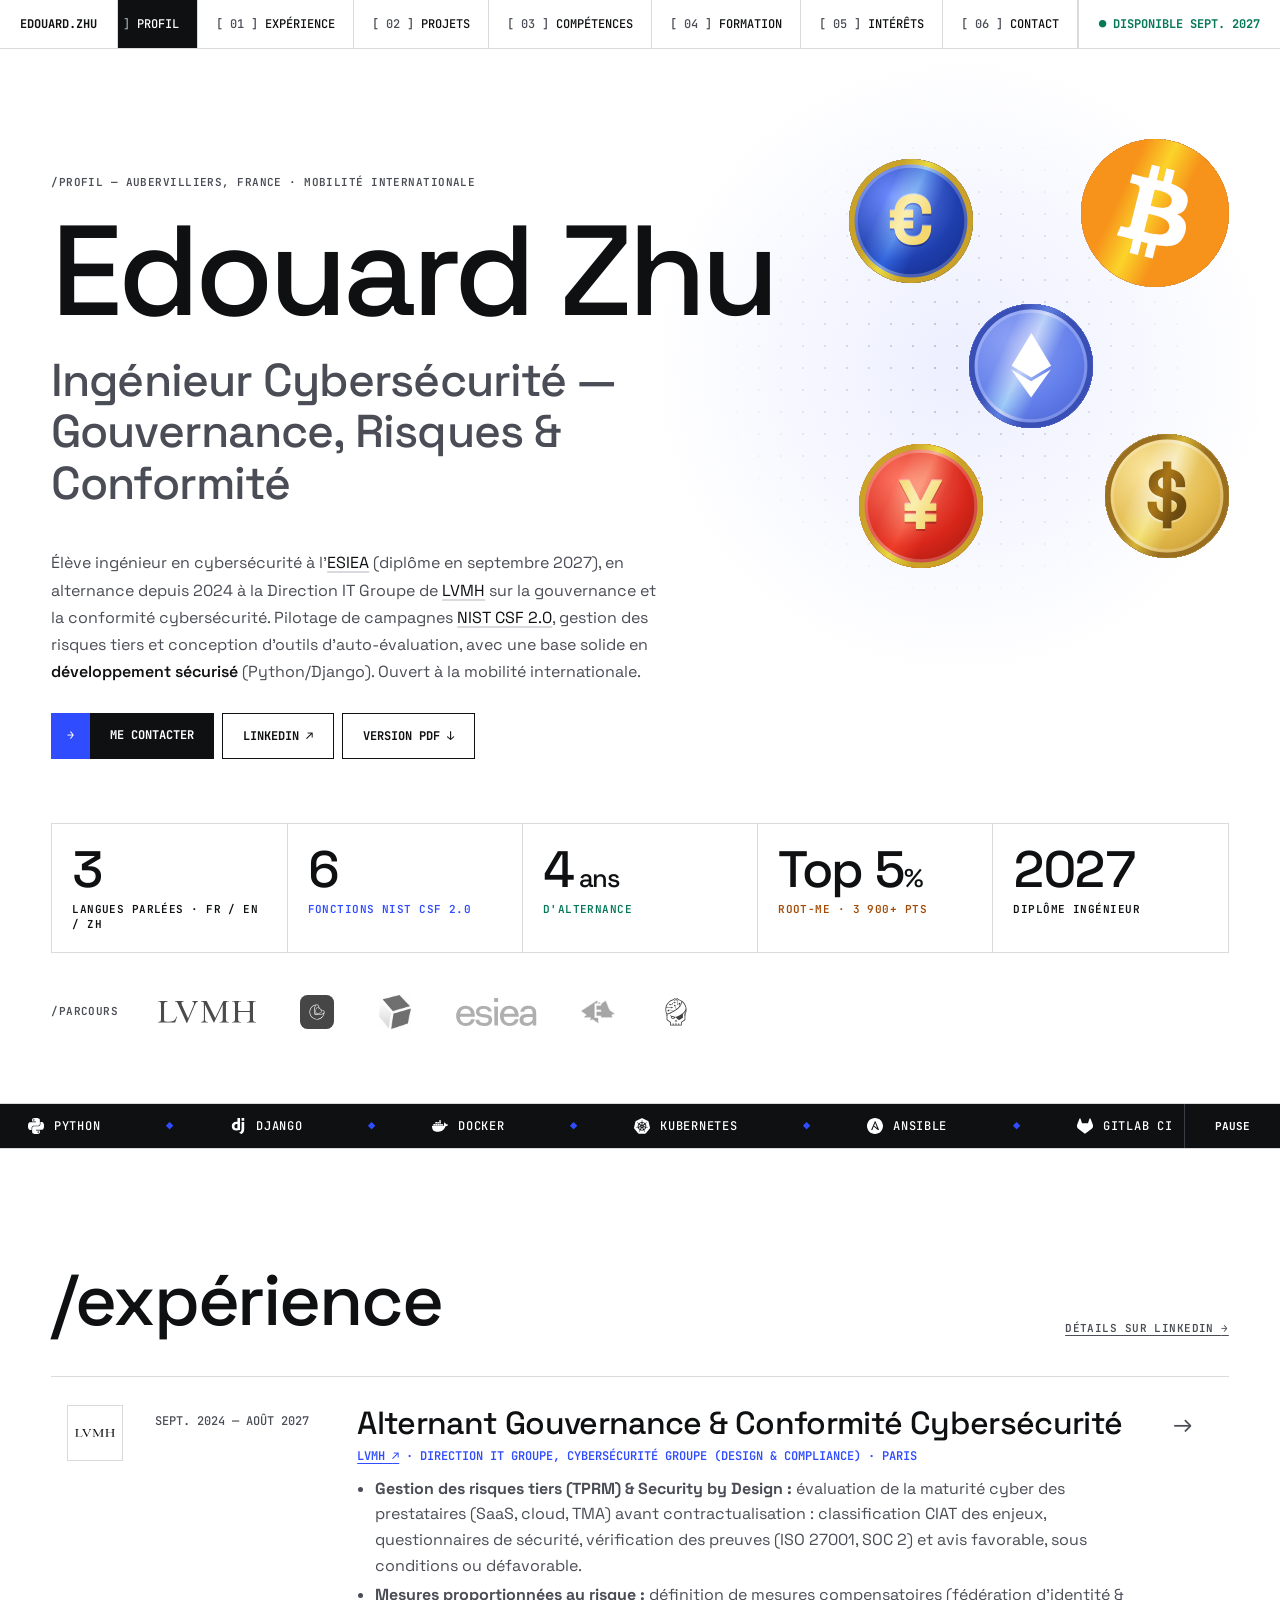
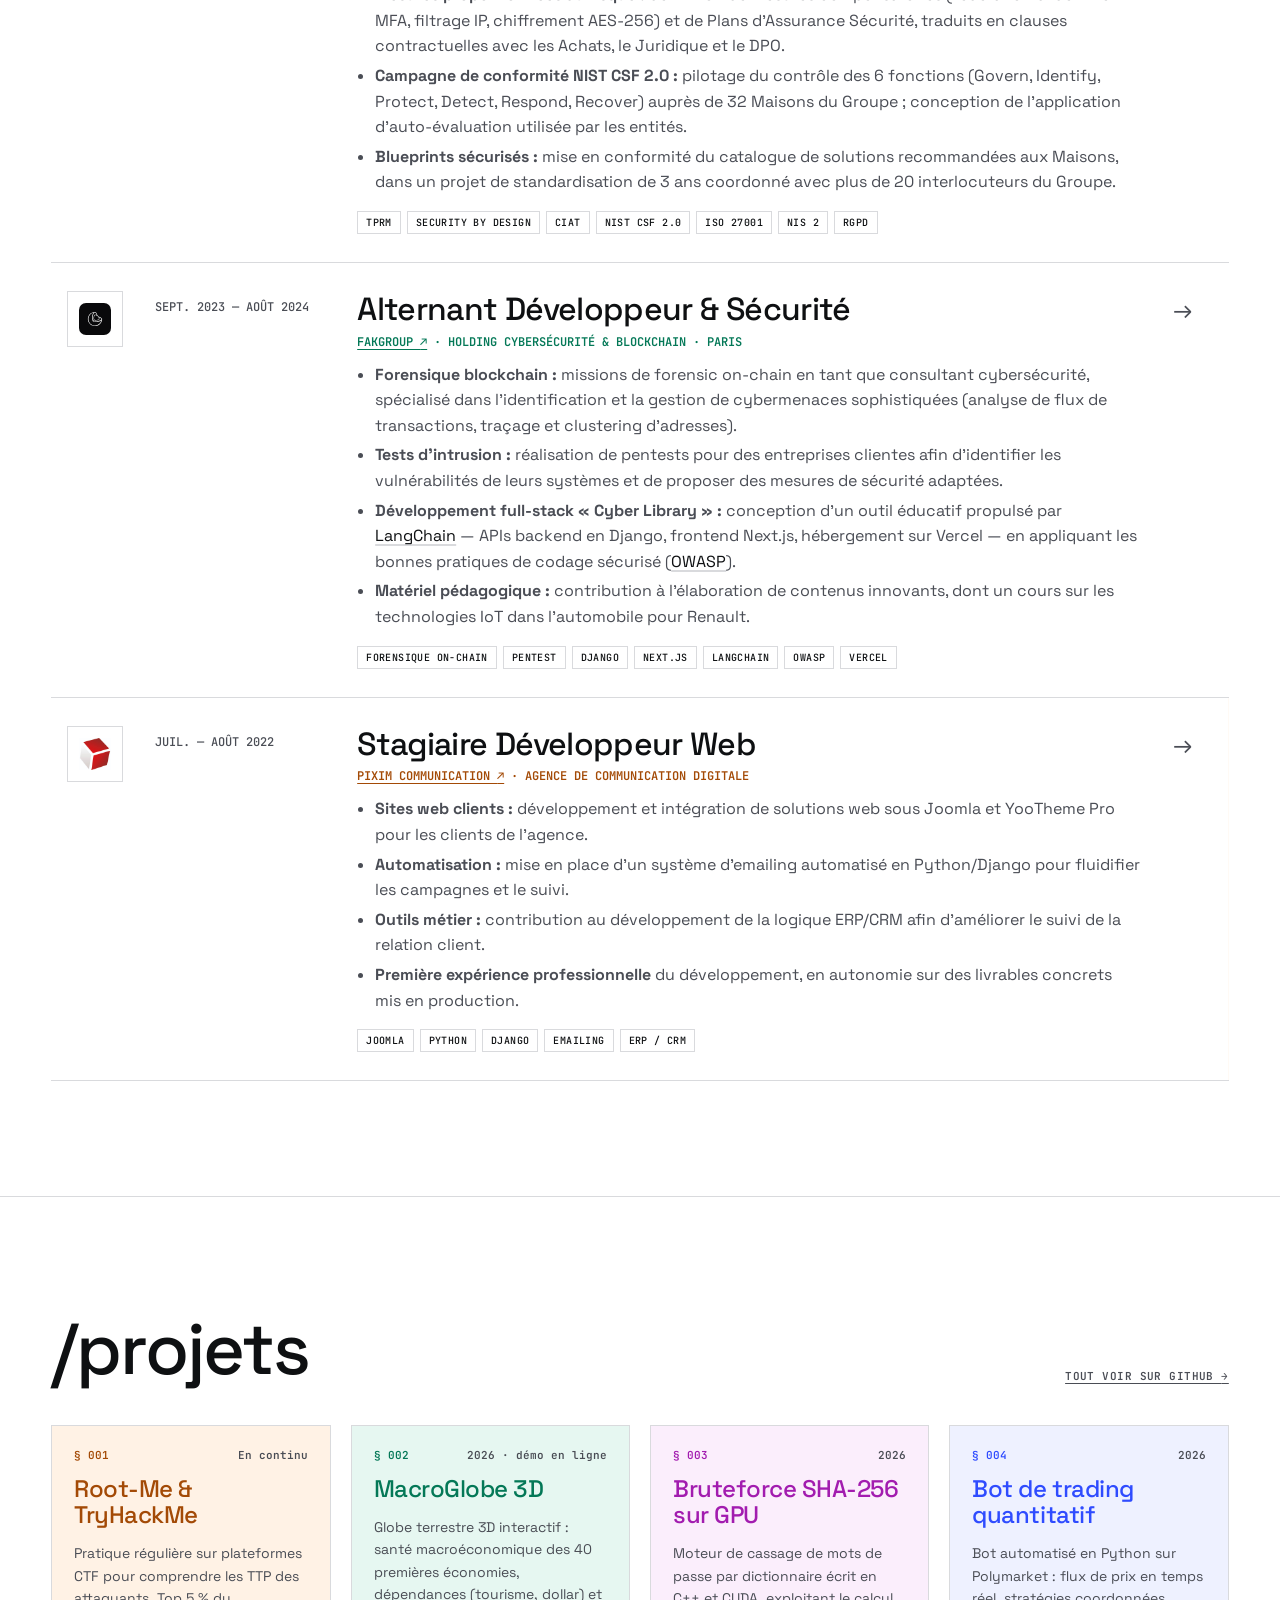
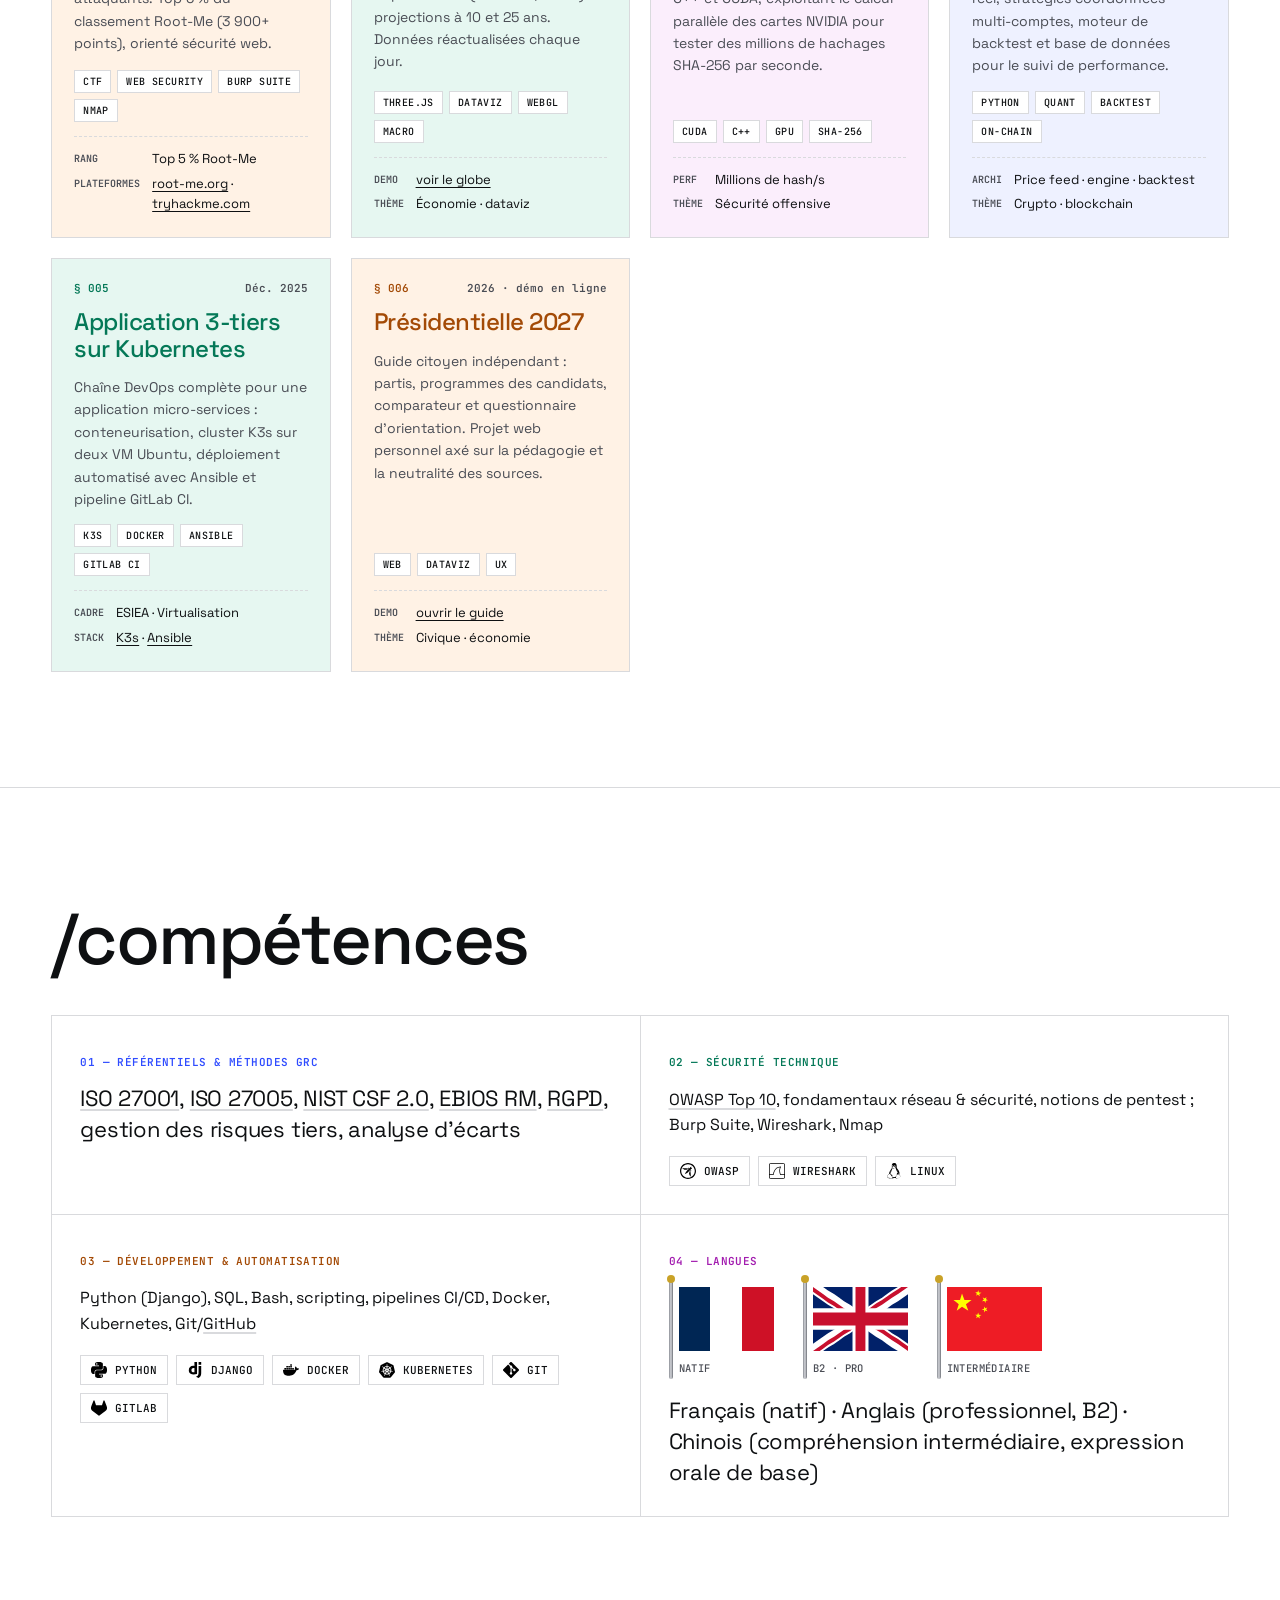
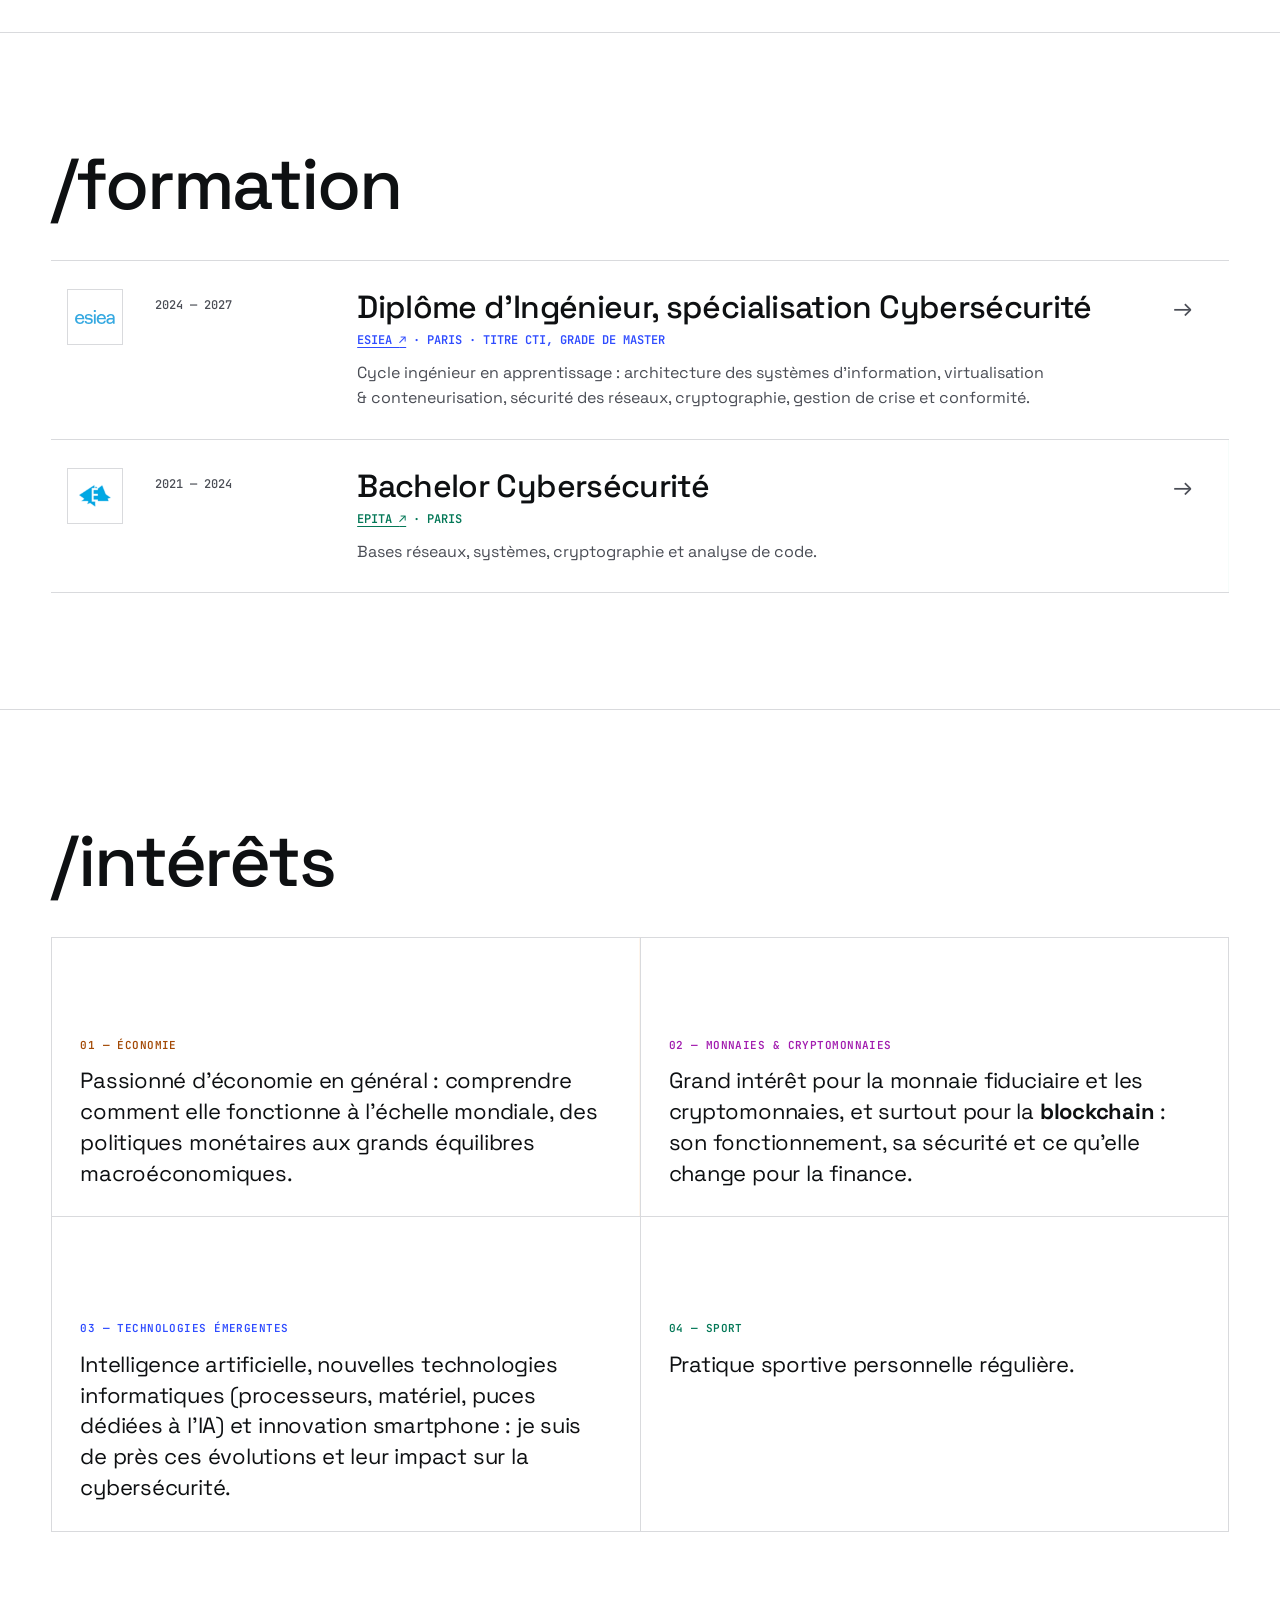
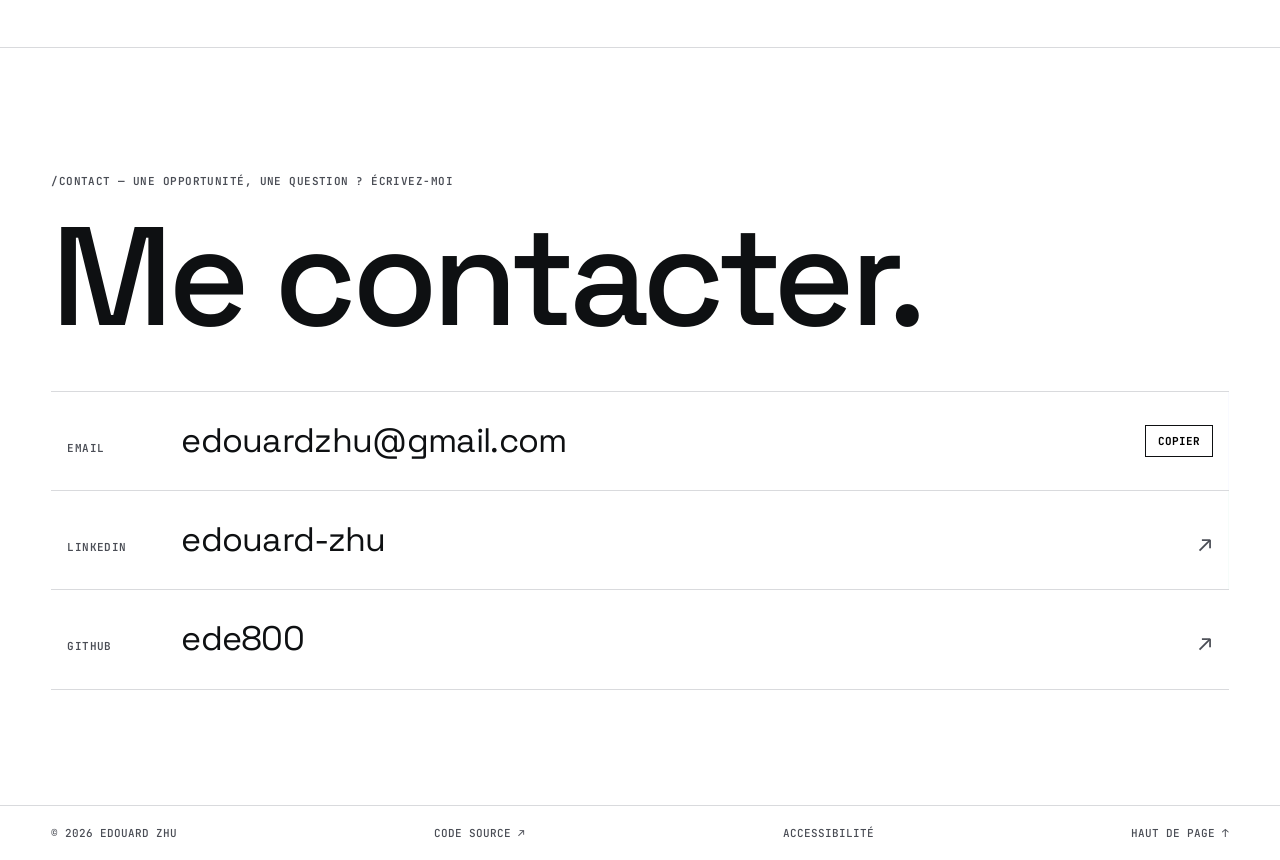
==== index.html @ b75143e6 "Chiffre clé : langues parlées à la place des Maisons évaluées" ====
<!doctype html>
<html lang="fr" class="no-js">
<head>
<meta charset="utf-8">
<meta name="viewport" content="width=device-width, initial-scale=1">
<title>Edouard Zhu · Cybersécurité & GRC</title>
<meta name="description" content="Edouard Zhu — ingénieur cybersécurité (ESIEA), alternant Gouvernance & Conformité chez LVMH. NIST CSF 2.0, ISO 27001, TPRM. Disponible en septembre 2027.">
<meta name="author" content="Edouard Zhu">
<meta name="theme-color" content="#ffffff">
<link rel="canonical" href="https://ede800.github.io/">
<meta property="og:type" content="profile">
<meta property="og:url" content="https://ede800.github.io/">
<meta property="og:title" content="Edouard Zhu · Ingénieur Cybersécurité — GRC">
<meta property="og:description" content="Alternant Gouvernance & Conformité Cybersécurité chez LVMH. Disponible en septembre 2027.">
<meta property="og:locale" content="fr_FR">
<meta name="twitter:card" content="summary">
<link rel="icon" href="data:image/svg+xml,%3Csvg xmlns='http://www.w3.org/2000/svg' viewBox='0 0 64 64'%3E%3Crect width='64' height='64' fill='%230e1012'/%3E%3Ctext x='50%25' y='54%25' dominant-baseline='middle' text-anchor='middle' font-family='monospace' font-weight='700' font-size='30' fill='%23fff'%3EEZ%3C/text%3E%3Crect x='44' y='44' width='10' height='10' fill='%232f4cff'/%3E%3C/svg%3E">
<link rel="preconnect" href="https://fonts.googleapis.com">
<link rel="preconnect" href="https://fonts.gstatic.com" crossorigin>
<link href="https://fonts.googleapis.com/css2?family=JetBrains+Mono:wght@400;500;700&family=Space+Grotesk:wght@400;500;600;700&display=swap" rel="stylesheet">
<link rel="stylesheet" href="style.css">
<link rel="stylesheet" href="assets/anim.css">
<script>document.documentElement.className = "js";</script>
<script type="application/ld+json">
{
  "@context": "https://schema.org",
  "@type": "Person",
  "name": "Edouard Zhu",
  "jobTitle": "Ingénieur Cybersécurité — Gouvernance, Risques & Conformité",
  "url": "https://ede800.github.io/",
  "email": "mailto:edouardzhu@gmail.com",
  "address": { "@type": "PostalAddress", "addressLocality": "Aubervilliers", "addressCountry": "FR" },
  "worksFor": { "@type": "Organization", "name": "LVMH", "url": "https://www.lvmh.com" },
  "alumniOf": [
    { "@type": "CollegeOrUniversity", "name": "ESIEA", "url": "https://www.esiea.fr" },
    { "@type": "CollegeOrUniversity", "name": "EPITA", "url": "https://www.epita.fr" }
  ],
  "knowsAbout": ["NIST CSF 2.0", "ISO 27001", "ISO 27005", "EBIOS RM", "RGPD", "TPRM", "OWASP", "Python", "Django"],
  "knowsLanguage": ["fr", "en", "zh"],
  "sameAs": ["https://www.linkedin.com/in/edouard-zhu-aa561223a/", "https://github.com/ede800"]
}
</script>
</head>
<body>
<a class="skip" href="#main">Aller au contenu</a>
<div class="progress" aria-hidden="true"></div>

<header class="top">
  <a class="brand" href="#top">EDOUARD.ZHU</a>
  <nav aria-label="Sections">
    <a href="#profil"><span class="idx">[ 00 ]</span> PROFIL</a>
    <a href="#experience"><span class="idx">[ 01 ]</span> EXPÉRIENCE</a>
    <a href="#projets"><span class="idx">[ 02 ]</span> PROJETS</a>
    <a href="#competences"><span class="idx">[ 03 ]</span> COMPÉTENCES</a>
    <a href="#formation"><span class="idx">[ 04 ]</span> FORMATION</a>
    <a href="#interets"><span class="idx">[ 05 ]</span> INTÉRÊTS</a>
    <a href="#contact"><span class="idx">[ 06 ]</span> CONTACT</a>
  </nav>
  <a class="status" href="#contact"><span class="dot" aria-hidden="true">●</span> DISPONIBLE SEPT. 2027</a>
</header>

<main id="main" tabindex="-1">
  <span id="top"></span>

  <!-- HERO -->
  <section class="hero" id="profil" aria-labelledby="profil-titre">
    <div class="coin-stage" aria-hidden="true">
      <div class="coin coin-btc"><div class="coin-bob"><div class="coin-spin"><div class="coin-edge"><i style="--i:0"></i><i style="--i:1"></i><i style="--i:2"></i><i style="--i:3"></i><i style="--i:4"></i><i style="--i:5"></i><i style="--i:6"></i><i style="--i:7"></i><i style="--i:8"></i><i style="--i:9"></i><i style="--i:10"></i><i style="--i:11"></i></div><div class="coin-face front"><svg viewBox="0 0 24 24"><path d="M23.638 14.904c-1.602 6.43-8.113 10.34-14.542 8.736C2.67 22.05-1.244 15.525.362 9.105 1.962 2.67 8.475-1.243 14.9.358c6.43 1.605 10.342 8.115 8.738 14.548v-.002zm-6.35-4.613c.24-1.59-.974-2.45-2.64-3.03l.54-2.153-1.315-.33-.525 2.107c-.345-.087-.705-.167-1.064-.25l.526-2.127-1.32-.33-.54 2.165c-.285-.067-.565-.132-.84-.2l-1.815-.45-.35 1.407s.975.225.955.236c.535.136.63.486.615.766l-1.477 5.92c-.075.166-.24.406-.614.314.015.02-.96-.24-.96-.24l-.66 1.51 1.71.426.93.242-.54 2.19 1.32.327.54-2.17c.36.1.705.19 1.05.273l-.51 2.154 1.32.33.545-2.19c2.24.427 3.93.257 4.64-1.774.57-1.637-.03-2.58-1.217-3.196.854-.193 1.5-.76 1.68-1.93h.01zm-3.01 4.22c-.404 1.64-3.157.75-4.05.53l.72-2.9c.896.23 3.757.67 3.33 2.37zm.41-4.24c-.37 1.49-2.662.735-3.405.55l.654-2.64c.744.18 3.137.524 2.75 2.084v.006z"/></svg></div><div class="coin-face back"><svg viewBox="0 0 24 24"><path d="M23.638 14.904c-1.602 6.43-8.113 10.34-14.542 8.736C2.67 22.05-1.244 15.525.362 9.105 1.962 2.67 8.475-1.243 14.9.358c6.43 1.605 10.342 8.115 8.738 14.548v-.002zm-6.35-4.613c.24-1.59-.974-2.45-2.64-3.03l.54-2.153-1.315-.33-.525 2.107c-.345-.087-.705-.167-1.064-.25l.526-2.127-1.32-.33-.54 2.165c-.285-.067-.565-.132-.84-.2l-1.815-.45-.35 1.407s.975.225.955.236c.535.136.63.486.615.766l-1.477 5.92c-.075.166-.24.406-.614.314.015.02-.96-.24-.96-.24l-.66 1.51 1.71.426.93.242-.54 2.19 1.32.327.54-2.17c.36.1.705.19 1.05.273l-.51 2.154 1.32.33.545-2.19c2.24.427 3.93.257 4.64-1.774.57-1.637-.03-2.58-1.217-3.196.854-.193 1.5-.76 1.68-1.93h.01zm-3.01 4.22c-.404 1.64-3.157.75-4.05.53l.72-2.9c.896.23 3.757.67 3.33 2.37zm.41-4.24c-.37 1.49-2.662.735-3.405.55l.654-2.64c.744.18 3.137.524 2.75 2.084v.006z"/></svg></div></div></div></div>
      <div class="coin coin-eth"><div class="coin-bob"><div class="coin-spin"><div class="coin-edge"><i style="--i:0"></i><i style="--i:1"></i><i style="--i:2"></i><i style="--i:3"></i><i style="--i:4"></i><i style="--i:5"></i><i style="--i:6"></i><i style="--i:7"></i><i style="--i:8"></i><i style="--i:9"></i><i style="--i:10"></i><i style="--i:11"></i></div><div class="coin-face front"><svg viewBox="0 0 24 24"><path d="M11.944 17.97L4.58 13.62 11.943 24l7.37-10.38-7.372 4.35h.003zM12.056 0L4.69 12.223l7.365 4.354 7.365-4.35L12.056 0z"/></svg></div><div class="coin-face back"><svg viewBox="0 0 24 24"><path d="M11.944 17.97L4.58 13.62 11.943 24l7.37-10.38-7.372 4.35h.003zM12.056 0L4.69 12.223l7.365 4.354 7.365-4.35L12.056 0z"/></svg></div></div></div></div>
      <div class="coin coin-usd"><div class="coin-bob"><div class="coin-spin"><div class="coin-edge"><i style="--i:0"></i><i style="--i:1"></i><i style="--i:2"></i><i style="--i:3"></i><i style="--i:4"></i><i style="--i:5"></i><i style="--i:6"></i><i style="--i:7"></i><i style="--i:8"></i><i style="--i:9"></i><i style="--i:10"></i><i style="--i:11"></i></div><div class="coin-face front"><span>$</span></div><div class="coin-face back"><span>$</span></div></div></div></div>
      <div class="coin coin-eur"><div class="coin-bob"><div class="coin-spin"><div class="coin-edge"><i style="--i:0"></i><i style="--i:1"></i><i style="--i:2"></i><i style="--i:3"></i><i style="--i:4"></i><i style="--i:5"></i><i style="--i:6"></i><i style="--i:7"></i><i style="--i:8"></i><i style="--i:9"></i><i style="--i:10"></i><i style="--i:11"></i></div><div class="coin-face front"><span>€</span></div><div class="coin-face back"><span>€</span></div></div></div></div>
      <div class="coin coin-cny"><div class="coin-bob"><div class="coin-spin"><div class="coin-edge"><i style="--i:0"></i><i style="--i:1"></i><i style="--i:2"></i><i style="--i:3"></i><i style="--i:4"></i><i style="--i:5"></i><i style="--i:6"></i><i style="--i:7"></i><i style="--i:8"></i><i style="--i:9"></i><i style="--i:10"></i><i style="--i:11"></i></div><div class="coin-face front"><span>¥</span></div><div class="coin-face back"><span>¥</span></div></div></div></div>
    </div>
    <p class="meta reveal">/profil — Aubervilliers, France · mobilité internationale</p>
    <h1 id="profil-titre" class="split"><span class="line"><span>Edouard Zhu</span></span><span class="sub reveal">Ingénieur Cybersécurité — Gouvernance, Risques &amp; Conformité</span></h1>
    <div class="hero-grid">
      <p class="lead reveal">
        Élève ingénieur en cybersécurité à l'<a class="ln" href="https://www.esiea.fr" target="_blank" rel="noopener">ESIEA<span class="sr-only"> (nouvel onglet)</span></a>
        (diplôme en septembre 2027), en alternance depuis 2024 à la Direction IT Groupe de
        <a class="ln" href="https://www.lvmh.com" target="_blank" rel="noopener">LVMH<span class="sr-only"> (nouvel onglet)</span></a> sur la gouvernance et la conformité
        cybersécurité. Pilotage de campagnes <a class="ln" href="https://www.nist.gov/cyberframework" target="_blank" rel="noopener">NIST CSF 2.0<span class="sr-only"> (nouvel onglet)</span></a>,
        gestion des risques tiers et conception d'outils d'auto-évaluation, avec une base solide en
        <strong>développement sécurisé</strong> (Python/Django). Ouvert à la mobilité internationale.
      </p>
      <div class="cta reveal">
        <a class="btn-arrow" href="#contact" aria-hidden="true" tabindex="-1">→</a>
        <a class="btn" href="#contact">ME CONTACTER</a>
        <a class="btn ghost" href="https://www.linkedin.com/in/edouard-zhu-aa561223a/" target="_blank" rel="noopener">LINKEDIN <span aria-hidden="true">↗</span><span class="sr-only"> (nouvel onglet)</span></a>
        <button class="btn ghost" type="button" id="print" aria-describedby="print-aide">VERSION PDF <span aria-hidden="true">↓</span></button>
      </div>
      <p id="print-aide" class="sr-only">Ouvre la fenêtre d'impression ; choisissez « Enregistrer en PDF ».</p>
    </div>

    <ul class="stats" aria-label="Chiffres clés">
      <li><b data-count="3">3</b><span class="meta ink">langues parlées · FR / EN / ZH</span></li>
      <li><b data-count="6">6</b><span class="meta accent">fonctions NIST CSF 2.0</span></li>
      <li><b><span data-count="4">4</span><span> ans</span></b><span class="meta green">d'alternance</span></li>
      <li><b>Top <span data-count="5">5</span><span>%</span></b><span class="meta orange">Root-Me · 3 900+ pts</span></li>
      <li><b data-count="2027" data-from="2000">2027</b><span class="meta ink">diplôme ingénieur</span></li>
    </ul>

    <div class="logos reveal">
      <p class="meta">/parcours</p>
      <ul aria-label="Entreprises et écoles">
        <li><img src="assets/logos/lvmh.svg" alt="LVMH" height="22"></li>
        <li><img src="assets/logos/fakgroup.svg" alt="FAKGROUP" height="34"></li>
        <li><img src="assets/logos/pixim.jpg" alt="PIXIM Communication" height="34"></li>
        <li><img src="assets/logos/esiea.svg" alt="ESIEA" height="28"></li>
        <li><img src="assets/logos/epita.png" alt="EPITA" height="34"></li>
        <li><img src="assets/logos/rootme.svg" alt="Root-Me" height="34"></li>
      </ul>
    </div>
  </section>

  <!-- Bandeau défilant -->
  <div class="marquee">
    <button type="button" class="marquee-toggle anim-toggle" aria-pressed="false">PAUSE <span class="sr-only">les animations</span></button>
    <div class="marquee-track" aria-hidden="true">
      <span><img src="assets/icons/python.svg" alt="">PYTHON</span><span><img src="assets/icons/django.svg" alt="">DJANGO</span><span><img src="assets/icons/docker.svg" alt="">DOCKER</span><span><img src="assets/icons/kubernetes.svg" alt="">KUBERNETES</span><span><img src="assets/icons/ansible.svg" alt="">ANSIBLE</span><span><img src="assets/icons/gitlab.svg" alt="">GITLAB CI</span><span><img src="assets/icons/linux.svg" alt="">LINUX</span><span><img src="assets/icons/wireshark.svg" alt="">WIRESHARK</span><span><img src="assets/icons/owasp.svg" alt="">OWASP TOP 10</span><span><img src="assets/icons/bitcoin.svg" alt="">BITCOIN</span><span><img src="assets/icons/ethereum.svg" alt="">ETHEREUM</span><span>NIST CSF 2.0</span><span>ISO 27001</span><span>EBIOS RM</span><span>RGPD</span><span>TPRM</span><span>MICA</span>
      <span><img src="assets/icons/python.svg" alt="">PYTHON</span><span><img src="assets/icons/django.svg" alt="">DJANGO</span><span><img src="assets/icons/docker.svg" alt="">DOCKER</span><span><img src="assets/icons/kubernetes.svg" alt="">KUBERNETES</span><span><img src="assets/icons/ansible.svg" alt="">ANSIBLE</span><span><img src="assets/icons/gitlab.svg" alt="">GITLAB CI</span><span><img src="assets/icons/linux.svg" alt="">LINUX</span><span><img src="assets/icons/wireshark.svg" alt="">WIRESHARK</span><span><img src="assets/icons/owasp.svg" alt="">OWASP TOP 10</span><span><img src="assets/icons/bitcoin.svg" alt="">BITCOIN</span><span><img src="assets/icons/ethereum.svg" alt="">ETHEREUM</span><span>NIST CSF 2.0</span><span>ISO 27001</span><span>EBIOS RM</span><span>RGPD</span><span>TPRM</span><span>MICA</span>
    </div>
  </div>

  <!-- EXPERIENCE -->
  <section id="experience" aria-labelledby="experience-titre">
    <div class="reveal sec-head">
      <h2 id="experience-titre"><span aria-hidden="true">/</span>expérience</h2>
      <a class="meta underline" href="https://www.linkedin.com/in/edouard-zhu-aa561223a/details/experience/" target="_blank" rel="noopener">DÉTAILS SUR LINKEDIN <span aria-hidden="true">→</span><span class="sr-only"> (nouvel onglet)</span></a>
    </div>

    <div class="reveal rows">
      <div class="row wash" style="--wash: var(--blue-soft)">
        <div class="r-logo" aria-hidden="true"><img src="assets/logos/lvmh.svg" alt=""></div>
        <div class="r-when">Sept. 2024 — Août 2027</div>
        <div class="r-what">
          <h3>Alternant Gouvernance &amp; Conformité Cybersécurité</h3>
          <p class="r-org accent"><a href="https://www.lvmh.com" target="_blank" rel="noopener">LVMH <span aria-hidden="true">↗</span><span class="sr-only"> (nouvel onglet)</span></a> · Direction IT Groupe, Cybersécurité Groupe (Design &amp; Compliance) · Paris</p>
          <ul>
            <li><strong>Gestion des risques tiers (TPRM) &amp; Security by Design :</strong> évaluation de la maturité cyber des prestataires (SaaS, cloud, TMA) avant contractualisation : classification CIAT des enjeux, questionnaires de sécurité, vérification des preuves (ISO 27001, SOC 2) et avis favorable, sous conditions ou défavorable.</li>
            <li><strong>Mesures proportionnées au risque :</strong> définition de mesures compensatoires (fédération d'identité &amp; MFA, filtrage IP, chiffrement AES-256) et de Plans d'Assurance Sécurité, traduits en clauses contractuelles avec les Achats, le Juridique et le DPO.</li>
            <li><strong>Campagne de conformité NIST CSF 2.0 :</strong> pilotage du contrôle des 6 fonctions (Govern, Identify, Protect, Detect, Respond, Recover) auprès de 32 Maisons du Groupe ; conception de l'application d'auto-évaluation utilisée par les entités.</li>
            <li><strong>Blueprints sécurisés :</strong> mise en conformité du catalogue de solutions recommandées aux Maisons, dans un projet de standardisation de 3 ans coordonné avec plus de 20 interlocuteurs du Groupe.</li>
          </ul>
          <div class="chips"><span>TPRM</span><span>SECURITY BY DESIGN</span><span>CIAT</span><span>NIST CSF 2.0</span><span>ISO 27001</span><span>NIS 2</span><span>RGPD</span></div>
        </div>
        <div class="r-arrow" aria-hidden="true">→</div>
      </div>

      <div class="row wash" style="--wash: var(--green-soft)">
        <div class="r-logo" aria-hidden="true"><img src="assets/logos/fakgroup.svg" alt=""></div>
        <div class="r-when">Sept. 2023 — Août 2024</div>
        <div class="r-what">
          <h3>Alternant Développeur &amp; Sécurité</h3>
          <p class="r-org green"><a href="https://fakgroup.fr" target="_blank" rel="noopener">FAKGROUP <span aria-hidden="true">↗</span><span class="sr-only"> (nouvel onglet)</span></a> · Holding cybersécurité &amp; blockchain · Paris</p>
          <ul>
            <li><strong>Forensique blockchain :</strong> missions de forensic on-chain en tant que consultant cybersécurité, spécialisé dans l'identification et la gestion de cybermenaces sophistiquées (analyse de flux de transactions, traçage et clustering d'adresses).</li>
            <li><strong>Tests d'intrusion :</strong> réalisation de pentests pour des entreprises clientes afin d'identifier les vulnérabilités de leurs systèmes et de proposer des mesures de sécurité adaptées.</li>
            <li><strong>Développement full-stack « Cyber Library » :</strong> conception d'un outil éducatif propulsé par <a class="ln" href="https://www.langchain.com" target="_blank" rel="noopener">LangChain<span class="sr-only"> (nouvel onglet)</span></a> — APIs backend en Django, frontend Next.js, hébergement sur Vercel — en appliquant les bonnes pratiques de codage sécurisé (<a class="ln" href="https://owasp.org/www-project-top-ten/" target="_blank" rel="noopener">OWASP<span class="sr-only"> (nouvel onglet)</span></a>).</li>
            <li><strong>Matériel pédagogique :</strong> contribution à l'élaboration de contenus innovants, dont un cours sur les technologies IoT dans l'automobile pour Renault.</li>
          </ul>
          <div class="chips"><span>FORENSIQUE ON-CHAIN</span><span>PENTEST</span><span>DJANGO</span><span>NEXT.JS</span><span>LANGCHAIN</span><span>OWASP</span><span>VERCEL</span></div>
        </div>
        <div class="r-arrow" aria-hidden="true">→</div>
      </div>

      <div class="row wash" style="--wash: var(--orange-soft)">
        <div class="r-logo" aria-hidden="true"><img src="assets/logos/pixim.jpg" alt=""></div>
        <div class="r-when">Juil. — Août 2022</div>
        <div class="r-what">
          <h3>Stagiaire Développeur Web</h3>
          <p class="r-org orange"><a href="https://www.pixim.fr" target="_blank" rel="noopener">PIXIM Communication <span aria-hidden="true">↗</span><span class="sr-only"> (nouvel onglet)</span></a> · Agence de communication digitale</p>
          <ul>
            <li><strong>Sites web clients :</strong> développement et intégration de solutions web sous Joomla et YooTheme Pro pour les clients de l'agence.</li>
            <li><strong>Automatisation :</strong> mise en place d'un système d'emailing automatisé en Python/Django pour fluidifier les campagnes et le suivi.</li>
            <li><strong>Outils métier :</strong> contribution au développement de la logique ERP/CRM afin d'améliorer le suivi de la relation client.</li>
            <li><strong>Première expérience professionnelle</strong> du développement, en autonomie sur des livrables concrets mis en production.</li>
          </ul>
          <div class="chips"><span>JOOMLA</span><span>PYTHON</span><span>DJANGO</span><span>EMAILING</span><span>ERP / CRM</span></div>
        </div>
        <div class="r-arrow" aria-hidden="true">→</div>
      </div>
    </div>
  </section>

  <!-- PROJETS -->
  <section id="projets" aria-labelledby="projets-titre">
    <div class="reveal sec-head">
      <h2 id="projets-titre"><span aria-hidden="true">/</span>projets</h2>
      <a class="meta underline" href="https://github.com/ede800?tab=repositories" target="_blank" rel="noopener">TOUT VOIR SUR GITHUB <span aria-hidden="true">→</span><span class="sr-only"> (nouvel onglet)</span></a>
    </div>

    <div class="reveal deck">
      <article class="card" style="--c: var(--orange); --fill: var(--orange-soft)">
        <div class="card-top"><span class="brand-s" aria-hidden="true">§ 001</span><span>En continu</span></div>
        <h3>Root-Me &amp; TryHackMe</h3>
        <p>Pratique régulière sur plateformes CTF pour comprendre les TTP des attaquants. Top 5 % du classement Root-Me (3 900+ points), orienté sécurité web.</p>
        <div class="chips"><span>CTF</span><span>WEB SECURITY</span><span>BURP SUITE</span><span>NMAP</span></div>
        <dl><dt>rang</dt><dd>Top 5 % Root-Me</dd><dt>plateformes</dt><dd><a href="https://www.root-me.org" target="_blank" rel="noopener">root-me.org<span class="sr-only"> (nouvel onglet)</span></a> · <a href="https://tryhackme.com" target="_blank" rel="noopener">tryhackme.com<span class="sr-only"> (nouvel onglet)</span></a></dd></dl>
      </article>

      <article class="card" style="--c: var(--green); --fill: var(--green-soft)">
        <div class="card-top"><span class="brand-s" aria-hidden="true">§ 002</span><span>2026 · démo en ligne</span></div>
        <h3>MacroGlobe 3D</h3>
        <p>Globe terrestre 3D interactif : santé macroéconomique des 40 premières économies, dépendances (tourisme, dollar) et projections à 10 et 25 ans. Données réactualisées chaque jour.</p>
        <div class="chips"><span>THREE.JS</span><span>DATAVIZ</span><span>WEBGL</span><span>MACRO</span></div>
        <dl><dt>demo</dt><dd><a href="https://ede800.github.io/macroglobe-3d/" target="_blank" rel="noopener">voir le globe<span class="sr-only"> (nouvel onglet)</span></a></dd><dt>thème</dt><dd>Économie · dataviz</dd></dl>
      </article>

      <article class="card" style="--c: var(--magenta); --fill: var(--magenta-soft)">
        <div class="card-top"><span class="brand-s" aria-hidden="true">§ 003</span><span>2026</span></div>
        <h3>Bruteforce SHA-256 sur GPU</h3>
        <p>Moteur de cassage de mots de passe par dictionnaire écrit en C++ et CUDA, exploitant le calcul parallèle des cartes NVIDIA pour tester des millions de hachages SHA-256 par seconde.</p>
        <div class="chips"><span>CUDA</span><span>C++</span><span>GPU</span><span>SHA-256</span></div>
        <dl><dt>perf</dt><dd>Millions de hash/s</dd><dt>thème</dt><dd>Sécurité offensive</dd></dl>
      </article>

      <article class="card" style="--c: var(--accent); --fill: var(--blue-soft)">
        <div class="card-top"><span class="brand-s" aria-hidden="true">§ 004</span><span>2026</span></div>
        <h3>Bot de trading quantitatif</h3>
        <p>Bot automatisé en Python sur Polymarket : flux de prix en temps réel, stratégies coordonnées multi-comptes, moteur de backtest et base de données pour le suivi de performance.</p>
        <div class="chips"><span>PYTHON</span><span>QUANT</span><span>BACKTEST</span><span>ON-CHAIN</span></div>
        <dl><dt>archi</dt><dd>Price feed · engine · backtest</dd><dt>thème</dt><dd>Crypto · blockchain</dd></dl>
      </article>

      <article class="card" style="--c: var(--green); --fill: var(--green-soft)">
        <div class="card-top"><span class="brand-s" aria-hidden="true">§ 005</span><span>Déc. 2025</span></div>
        <h3>Application 3-tiers sur Kubernetes</h3>
        <p>Chaîne DevOps complète pour une application micro-services : conteneurisation, cluster K3s sur deux VM Ubuntu, déploiement automatisé avec Ansible et pipeline GitLab CI.</p>
        <div class="chips"><span>K3S</span><span>DOCKER</span><span>ANSIBLE</span><span>GITLAB CI</span></div>
        <dl><dt>cadre</dt><dd>ESIEA · Virtualisation</dd><dt>stack</dt><dd><a href="https://k3s.io" target="_blank" rel="noopener">K3s<span class="sr-only"> (nouvel onglet)</span></a> · <a href="https://www.ansible.com" target="_blank" rel="noopener">Ansible<span class="sr-only"> (nouvel onglet)</span></a></dd></dl>
      </article>

      <article class="card" style="--c: var(--orange); --fill: var(--orange-soft)">
        <div class="card-top"><span class="brand-s" aria-hidden="true">§ 006</span><span>2026 · démo en ligne</span></div>
        <h3>Présidentielle 2027</h3>
        <p>Guide citoyen indépendant : partis, programmes des candidats, comparateur et questionnaire d'orientation. Projet web personnel axé sur la pédagogie et la neutralité des sources.</p>
        <div class="chips"><span>WEB</span><span>DATAVIZ</span><span>UX</span></div>
        <dl><dt>demo</dt><dd><a href="https://ede800.github.io/presidentielle-2027/" target="_blank" rel="noopener">ouvrir le guide<span class="sr-only"> (nouvel onglet)</span></a></dd><dt>thème</dt><dd>Civique · économie</dd></dl>
      </article>
    </div>
  </section>

  <!-- COMPETENCES -->
  <section id="competences" aria-labelledby="competences-titre">
    <div class="reveal sec-head"><h2 id="competences-titre"><span aria-hidden="true">/</span>compétences</h2></div>
    <div class="reveal skills">
      <div class="skill wash" style="--wash: var(--blue-soft)">
        <p class="meta accent">01 — Référentiels &amp; méthodes GRC</p>
        <p>
          <a class="ln" href="https://www.iso.org/standard/27001" target="_blank" rel="noopener">ISO 27001<span class="sr-only"> (nouvel onglet)</span></a>,
          <a class="ln" href="https://www.iso.org/standard/80585.html" target="_blank" rel="noopener">ISO 27005<span class="sr-only"> (nouvel onglet)</span></a>,
          <a class="ln" href="https://www.nist.gov/cyberframework" target="_blank" rel="noopener">NIST CSF 2.0<span class="sr-only"> (nouvel onglet)</span></a>,
          <a class="ln" href="https://cyber.gouv.fr/la-methode-ebios-risk-manager" target="_blank" rel="noopener">EBIOS RM<span class="sr-only"> (nouvel onglet)</span></a>,
          <a class="ln" href="https://www.cnil.fr/fr/reglement-europeen-protection-donnees" target="_blank" rel="noopener">RGPD<span class="sr-only"> (nouvel onglet)</span></a>,
          gestion des risques tiers, analyse d'écarts
        </p>
      </div>
      <div class="skill wash" style="--wash: var(--green-soft)">
        <p class="meta green">02 — Sécurité technique</p>
        <p><a class="ln" href="https://owasp.org/www-project-top-ten/" target="_blank" rel="noopener">OWASP Top 10<span class="sr-only"> (nouvel onglet)</span></a>, fondamentaux réseau &amp; sécurité, notions de pentest ; Burp Suite, Wireshark, Nmap</p>
        <ul class="stack" aria-label="Outils"><li><img src="assets/icons/owasp.svg" alt="">OWASP</li><li><img src="assets/icons/wireshark.svg" alt="">Wireshark</li><li><img src="assets/icons/linux.svg" alt="">Linux</li></ul>
      </div>
      <div class="skill wash" style="--wash: var(--orange-soft)">
        <p class="meta orange">03 — Développement &amp; automatisation</p>
        <p>Python (Django), SQL, Bash, scripting, pipelines CI/CD, Docker, Kubernetes, Git/<a class="ln" href="https://github.com/ede800" target="_blank" rel="noopener">GitHub<span class="sr-only"> (nouvel onglet)</span></a></p>
        <ul class="stack" aria-label="Outils"><li><img src="assets/icons/python.svg" alt="">Python</li><li><img src="assets/icons/django.svg" alt="">Django</li><li><img src="assets/icons/docker.svg" alt="">Docker</li><li><img src="assets/icons/kubernetes.svg" alt="">Kubernetes</li><li><img src="assets/icons/git.svg" alt="">Git</li><li><img src="assets/icons/gitlab.svg" alt="">GitLab</li></ul>
      </div>
      <div class="skill wash" style="--wash: var(--magenta-soft)">
        <p class="meta magenta">04 — Langues</p>
        <div class="flags" aria-hidden="true"><figure class="flag-wrap"><div class="flag flag-fr" style="--n:18"><i style="--i:0"></i><i style="--i:1"></i><i style="--i:2"></i><i style="--i:3"></i><i style="--i:4"></i><i style="--i:5"></i><i style="--i:6"></i><i style="--i:7"></i><i style="--i:8"></i><i style="--i:9"></i><i style="--i:10"></i><i style="--i:11"></i><i style="--i:12"></i><i style="--i:13"></i><i style="--i:14"></i><i style="--i:15"></i><i style="--i:16"></i><i style="--i:17"></i></div><figcaption>Natif</figcaption></figure><figure class="flag-wrap"><div class="flag flag-gb" style="--n:18"><i style="--i:0"></i><i style="--i:1"></i><i style="--i:2"></i><i style="--i:3"></i><i style="--i:4"></i><i style="--i:5"></i><i style="--i:6"></i><i style="--i:7"></i><i style="--i:8"></i><i style="--i:9"></i><i style="--i:10"></i><i style="--i:11"></i><i style="--i:12"></i><i style="--i:13"></i><i style="--i:14"></i><i style="--i:15"></i><i style="--i:16"></i><i style="--i:17"></i></div><figcaption>B2 · pro</figcaption></figure><figure class="flag-wrap"><div class="flag flag-cn" style="--n:18"><i style="--i:0"></i><i style="--i:1"></i><i style="--i:2"></i><i style="--i:3"></i><i style="--i:4"></i><i style="--i:5"></i><i style="--i:6"></i><i style="--i:7"></i><i style="--i:8"></i><i style="--i:9"></i><i style="--i:10"></i><i style="--i:11"></i><i style="--i:12"></i><i style="--i:13"></i><i style="--i:14"></i><i style="--i:15"></i><i style="--i:16"></i><i style="--i:17"></i></div><figcaption>Intermédiaire</figcaption></figure></div>
        <p>Français (natif) · Anglais (professionnel, B2) · Chinois (compréhension intermédiaire, expression orale de base)</p>
      </div>
    </div>
  </section>

  <!-- FORMATION -->
  <section id="formation" aria-labelledby="formation-titre">
    <div class="reveal sec-head"><h2 id="formation-titre"><span aria-hidden="true">/</span>formation</h2></div>
    <div class="reveal rows">
      <div class="row wash" style="--wash: var(--blue-soft)">
        <div class="r-logo" aria-hidden="true"><img src="assets/logos/esiea.svg" alt=""></div>
        <div class="r-when">2024 — 2027</div>
        <div class="r-what">
          <h3>Diplôme d'Ingénieur, spécialisation Cybersécurité</h3>
          <p class="r-org accent"><a href="https://www.esiea.fr" target="_blank" rel="noopener">ESIEA <span aria-hidden="true">↗</span><span class="sr-only"> (nouvel onglet)</span></a> · Paris · Titre CTI, grade de Master</p>
          <p class="r-desc">Cycle ingénieur en apprentissage : architecture des systèmes d'information, virtualisation &amp; conteneurisation, sécurité des réseaux, cryptographie, gestion de crise et conformité.</p>
        </div>
        <div class="r-arrow" aria-hidden="true">→</div>
      </div>
      <div class="row wash" style="--wash: var(--green-soft)">
        <div class="r-logo" aria-hidden="true"><img src="assets/logos/epita.png" alt=""></div>
        <div class="r-when">2021 — 2024</div>
        <div class="r-what">
          <h3>Bachelor Cybersécurité</h3>
          <p class="r-org green"><a href="https://www.epita.fr" target="_blank" rel="noopener">EPITA <span aria-hidden="true">↗</span><span class="sr-only"> (nouvel onglet)</span></a> · Paris</p>
          <p class="r-desc">Bases réseaux, systèmes, cryptographie et analyse de code.</p>
        </div>
        <div class="r-arrow" aria-hidden="true">→</div>
      </div>
    </div>
  </section>

  <!-- INTERETS -->
  <section id="interets" aria-labelledby="interets-titre">
    <div class="reveal sec-head"><h2 id="interets-titre"><span aria-hidden="true">/</span>intérêts</h2></div>
    <div class="reveal skills">
      <div class="skill wash" style="--wash: var(--orange-soft)">
        <div class="mini-coins" aria-hidden="true"><div class="coin coin-usd"><div class="coin-bob"><div class="coin-spin"><div class="coin-edge"><i style="--i:0"></i><i style="--i:1"></i><i style="--i:2"></i><i style="--i:3"></i><i style="--i:4"></i><i style="--i:5"></i><i style="--i:6"></i><i style="--i:7"></i><i style="--i:8"></i><i style="--i:9"></i><i style="--i:10"></i><i style="--i:11"></i></div><div class="coin-face front"><span>$</span></div><div class="coin-face back"><span>$</span></div></div></div></div><div class="coin coin-eur"><div class="coin-bob"><div class="coin-spin"><div class="coin-edge"><i style="--i:0"></i><i style="--i:1"></i><i style="--i:2"></i><i style="--i:3"></i><i style="--i:4"></i><i style="--i:5"></i><i style="--i:6"></i><i style="--i:7"></i><i style="--i:8"></i><i style="--i:9"></i><i style="--i:10"></i><i style="--i:11"></i></div><div class="coin-face front"><span>€</span></div><div class="coin-face back"><span>€</span></div></div></div></div><div class="coin coin-cny"><div class="coin-bob"><div class="coin-spin"><div class="coin-edge"><i style="--i:0"></i><i style="--i:1"></i><i style="--i:2"></i><i style="--i:3"></i><i style="--i:4"></i><i style="--i:5"></i><i style="--i:6"></i><i style="--i:7"></i><i style="--i:8"></i><i style="--i:9"></i><i style="--i:10"></i><i style="--i:11"></i></div><div class="coin-face front"><span>¥</span></div><div class="coin-face back"><span>¥</span></div></div></div></div></div>
        <p class="meta orange">01 — Économie</p>
        <p>Passionné d'économie en général : comprendre comment elle fonctionne à l'échelle mondiale, des politiques monétaires aux grands équilibres macroéconomiques.</p>
      </div>
      <div class="skill wash" style="--wash: var(--magenta-soft)">
        <div class="mini-coins" aria-hidden="true"><div class="coin coin-btc"><div class="coin-bob"><div class="coin-spin"><div class="coin-edge"><i style="--i:0"></i><i style="--i:1"></i><i style="--i:2"></i><i style="--i:3"></i><i style="--i:4"></i><i style="--i:5"></i><i style="--i:6"></i><i style="--i:7"></i><i style="--i:8"></i><i style="--i:9"></i><i style="--i:10"></i><i style="--i:11"></i></div><div class="coin-face front"><svg viewBox="0 0 24 24"><path d="M23.638 14.904c-1.602 6.43-8.113 10.34-14.542 8.736C2.67 22.05-1.244 15.525.362 9.105 1.962 2.67 8.475-1.243 14.9.358c6.43 1.605 10.342 8.115 8.738 14.548v-.002zm-6.35-4.613c.24-1.59-.974-2.45-2.64-3.03l.54-2.153-1.315-.33-.525 2.107c-.345-.087-.705-.167-1.064-.25l.526-2.127-1.32-.33-.54 2.165c-.285-.067-.565-.132-.84-.2l-1.815-.45-.35 1.407s.975.225.955.236c.535.136.63.486.615.766l-1.477 5.92c-.075.166-.24.406-.614.314.015.02-.96-.24-.96-.24l-.66 1.51 1.71.426.93.242-.54 2.19 1.32.327.54-2.17c.36.1.705.19 1.05.273l-.51 2.154 1.32.33.545-2.19c2.24.427 3.93.257 4.64-1.774.57-1.637-.03-2.58-1.217-3.196.854-.193 1.5-.76 1.68-1.93h.01zm-3.01 4.22c-.404 1.64-3.157.75-4.05.53l.72-2.9c.896.23 3.757.67 3.33 2.37zm.41-4.24c-.37 1.49-2.662.735-3.405.55l.654-2.64c.744.18 3.137.524 2.75 2.084v.006z"/></svg></div><div class="coin-face back"><svg viewBox="0 0 24 24"><path d="M23.638 14.904c-1.602 6.43-8.113 10.34-14.542 8.736C2.67 22.05-1.244 15.525.362 9.105 1.962 2.67 8.475-1.243 14.9.358c6.43 1.605 10.342 8.115 8.738 14.548v-.002zm-6.35-4.613c.24-1.59-.974-2.45-2.64-3.03l.54-2.153-1.315-.33-.525 2.107c-.345-.087-.705-.167-1.064-.25l.526-2.127-1.32-.33-.54 2.165c-.285-.067-.565-.132-.84-.2l-1.815-.45-.35 1.407s.975.225.955.236c.535.136.63.486.615.766l-1.477 5.92c-.075.166-.24.406-.614.314.015.02-.96-.24-.96-.24l-.66 1.51 1.71.426.93.242-.54 2.19 1.32.327.54-2.17c.36.1.705.19 1.05.273l-.51 2.154 1.32.33.545-2.19c2.24.427 3.93.257 4.64-1.774.57-1.637-.03-2.58-1.217-3.196.854-.193 1.5-.76 1.68-1.93h.01zm-3.01 4.22c-.404 1.64-3.157.75-4.05.53l.72-2.9c.896.23 3.757.67 3.33 2.37zm.41-4.24c-.37 1.49-2.662.735-3.405.55l.654-2.64c.744.18 3.137.524 2.75 2.084v.006z"/></svg></div></div></div></div><div class="coin coin-eth"><div class="coin-bob"><div class="coin-spin"><div class="coin-edge"><i style="--i:0"></i><i style="--i:1"></i><i style="--i:2"></i><i style="--i:3"></i><i style="--i:4"></i><i style="--i:5"></i><i style="--i:6"></i><i style="--i:7"></i><i style="--i:8"></i><i style="--i:9"></i><i style="--i:10"></i><i style="--i:11"></i></div><div class="coin-face front"><svg viewBox="0 0 24 24"><path d="M11.944 17.97L4.58 13.62 11.943 24l7.37-10.38-7.372 4.35h.003zM12.056 0L4.69 12.223l7.365 4.354 7.365-4.35L12.056 0z"/></svg></div><div class="coin-face back"><svg viewBox="0 0 24 24"><path d="M11.944 17.97L4.58 13.62 11.943 24l7.37-10.38-7.372 4.35h.003zM12.056 0L4.69 12.223l7.365 4.354 7.365-4.35L12.056 0z"/></svg></div></div></div></div></div>
        <p class="meta magenta">02 — Monnaies &amp; cryptomonnaies</p>
        <p>Grand intérêt pour la monnaie fiduciaire et les cryptomonnaies, et surtout pour la <strong>blockchain</strong> : son fonctionnement, sa sécurité et ce qu'elle change pour la finance.</p>
      </div>
      <div class="skill wash" style="--wash: var(--blue-soft)">
        <div class="tech-icons" aria-hidden="true"><div class="coin coin-tile coin-ai"><div class="coin-bob"><div class="coin-spin"><div class="coin-edge"><i style="--i:0"></i><i style="--i:1"></i><i style="--i:2"></i><i style="--i:3"></i><i style="--i:4"></i><i style="--i:5"></i><i style="--i:6"></i><i style="--i:7"></i><i style="--i:8"></i><i style="--i:9"></i><i style="--i:10"></i><i style="--i:11"></i></div><div class="coin-face front"><svg viewBox="0 0 48 48"><g fill="none" stroke="#fff" stroke-width="2.6" stroke-linecap="round"><rect x="13" y="13" width="22" height="22" rx="3"/><path d="M19 7v6M24 7v6M29 7v6M19 35v6M24 35v6M29 35v6M7 19h6M7 24h6M7 29h6M35 19h6M35 24h6M35 29h6"/></g><text x="24" y="28.4" text-anchor="middle" font-family="Arial, sans-serif" font-weight="700" font-size="11" fill="#fff">IA</text></svg></div><div class="coin-face back"><svg viewBox="0 0 48 48"><g fill="none" stroke="#fff" stroke-width="2.6" stroke-linecap="round"><rect x="13" y="13" width="22" height="22" rx="3"/><path d="M19 7v6M24 7v6M29 7v6M19 35v6M24 35v6M29 35v6M7 19h6M7 24h6M7 29h6M35 19h6M35 24h6M35 29h6"/></g><text x="24" y="28.4" text-anchor="middle" font-family="Arial, sans-serif" font-weight="700" font-size="11" fill="#fff">IA</text></svg></div></div></div></div><div class="coin coin-tile coin-pc"><div class="coin-bob"><div class="coin-spin"><div class="coin-edge"><i style="--i:0"></i><i style="--i:1"></i><i style="--i:2"></i><i style="--i:3"></i><i style="--i:4"></i><i style="--i:5"></i><i style="--i:6"></i><i style="--i:7"></i><i style="--i:8"></i><i style="--i:9"></i><i style="--i:10"></i><i style="--i:11"></i></div><div class="coin-face front"><svg viewBox="0 0 48 48"><g fill="none" stroke="#fff" stroke-width="2.6" stroke-linejoin="round" stroke-linecap="round"><rect x="10" y="11" width="28" height="19" rx="2"/><path d="M5 36h38l-3-6H8z"/><path d="M16 18h6M16 23h11"/></g></svg></div><div class="coin-face back"><svg viewBox="0 0 48 48"><g fill="none" stroke="#fff" stroke-width="2.6" stroke-linejoin="round" stroke-linecap="round"><rect x="10" y="11" width="28" height="19" rx="2"/><path d="M5 36h38l-3-6H8z"/><path d="M16 18h6M16 23h11"/></g></svg></div></div></div></div><div class="coin coin-tile coin-phone"><div class="coin-bob"><div class="coin-spin"><div class="coin-edge"><i style="--i:0"></i><i style="--i:1"></i><i style="--i:2"></i><i style="--i:3"></i><i style="--i:4"></i><i style="--i:5"></i><i style="--i:6"></i><i style="--i:7"></i><i style="--i:8"></i><i style="--i:9"></i><i style="--i:10"></i><i style="--i:11"></i></div><div class="coin-face front"><svg viewBox="0 0 48 48"><g fill="none" stroke="#fff" stroke-width="2.6" stroke-linecap="round"><rect x="15" y="5" width="18" height="38" rx="4"/><path d="M21 9h6"/></g><circle cx="24" cy="37" r="1.8" fill="#fff"/></svg></div><div class="coin-face back"><svg viewBox="0 0 48 48"><g fill="none" stroke="#fff" stroke-width="2.6" stroke-linecap="round"><rect x="15" y="5" width="18" height="38" rx="4"/><path d="M21 9h6"/></g><circle cx="24" cy="37" r="1.8" fill="#fff"/></svg></div></div></div></div></div>
        <p class="meta accent">03 — Technologies émergentes</p>
        <p>Intelligence artificielle, nouvelles technologies informatiques (processeurs, matériel, puces dédiées à l'IA) et innovation smartphone : je suis de près ces évolutions et leur impact sur la cybersécurité.</p>
      </div>
      <div class="skill wash" style="--wash: var(--green-soft)">
        <div class="tech-icons" aria-hidden="true"><div class="coin coin-tile coin-sport"><div class="coin-bob"><div class="coin-spin"><div class="coin-edge"><i style="--i:0"></i><i style="--i:1"></i><i style="--i:2"></i><i style="--i:3"></i><i style="--i:4"></i><i style="--i:5"></i><i style="--i:6"></i><i style="--i:7"></i><i style="--i:8"></i><i style="--i:9"></i><i style="--i:10"></i><i style="--i:11"></i></div><div class="coin-face front"><svg viewBox="0 0 48 48"><g fill="none" stroke="#fff" stroke-width="2.6" stroke-linecap="round" stroke-linejoin="round"><path d="M16 24h16"/><rect x="9" y="15" width="7" height="18" rx="2"/><rect x="32" y="15" width="7" height="18" rx="2"/><path d="M5 20v8M43 20v8"/></g></svg></div><div class="coin-face back"><svg viewBox="0 0 48 48"><g fill="none" stroke="#fff" stroke-width="2.6" stroke-linecap="round" stroke-linejoin="round"><path d="M16 24h16"/><rect x="9" y="15" width="7" height="18" rx="2"/><rect x="32" y="15" width="7" height="18" rx="2"/><path d="M5 20v8M43 20v8"/></g></svg></div></div></div></div><div class="coin coin-tile coin-watch"><div class="coin-bob"><div class="coin-spin"><div class="coin-edge"><i style="--i:0"></i><i style="--i:1"></i><i style="--i:2"></i><i style="--i:3"></i><i style="--i:4"></i><i style="--i:5"></i><i style="--i:6"></i><i style="--i:7"></i><i style="--i:8"></i><i style="--i:9"></i><i style="--i:10"></i><i style="--i:11"></i></div><div class="coin-face front"><svg viewBox="0 0 48 48"><g fill="none" stroke="#fff" stroke-width="2.6" stroke-linecap="round"><circle cx="24" cy="27" r="14"/><path d="M24 27l6-6M20 7h8M24 7v6M36 13l3-3"/></g></svg></div><div class="coin-face back"><svg viewBox="0 0 48 48"><g fill="none" stroke="#fff" stroke-width="2.6" stroke-linecap="round"><circle cx="24" cy="27" r="14"/><path d="M24 27l6-6M20 7h8M24 7v6M36 13l3-3"/></g></svg></div></div></div></div></div>
        <p class="meta green">04 — Sport</p>
        <p>Pratique sportive personnelle régulière.</p>
      </div>
    </div>
  </section>

  <!-- CONTACT -->
  <section id="contact" class="contact" aria-labelledby="contact-titre">
    <p class="meta">/contact — une opportunité, une question ? Écrivez-moi</p>
    <h2 class="big reveal" id="contact-titre">Me contacter.</h2>
    <div class="reveal contact-links">
      <div class="contact-row wash" style="--wash: var(--blue-soft)">
        <a href="mailto:edouardzhu@gmail.com"><span class="meta">email</span>edouardzhu@gmail.com</a>
        <button type="button" class="copy" data-copy="edouardzhu@gmail.com" aria-describedby="copy-etat">COPIER <span class="sr-only">l'adresse email</span></button>
        <span id="copy-etat" class="sr-only" role="status"></span>
      </div>
      <a class="contact-row wash" style="--wash: var(--green-soft)" href="https://www.linkedin.com/in/edouard-zhu-aa561223a/" target="_blank" rel="noopener"><span class="meta">linkedin</span>edouard-zhu<span class="r-arrow" aria-hidden="true">↗</span><span class="sr-only"> (nouvel onglet)</span></a>
      <a class="contact-row wash" style="--wash: var(--orange-soft)" href="https://github.com/ede800" target="_blank" rel="noopener"><span class="meta">github</span>ede800<span class="r-arrow" aria-hidden="true">↗</span><span class="sr-only"> (nouvel onglet)</span></a>
    </div>
  </section>
</main>

<footer>
  <a class="to-top" href="#top"><svg viewBox="0 0 48 48" aria-hidden="true"><circle class="ring-bg" cx="24" cy="24" r="22"/><circle class="ring" cx="24" cy="24" r="22" pathLength="100"/></svg><span aria-hidden="true">↑</span><span class="sr-only">Haut de page</span></a>
  <span>© <span id="y"></span> EDOUARD ZHU</span>
  <a href="https://github.com/ede800/ede800.github.io" target="_blank" rel="noopener">CODE SOURCE <span aria-hidden="true">↗</span><span class="sr-only"> (nouvel onglet)</span></a>
  <a href="accessibilite.html">ACCESSIBILITÉ</a>
  <a href="#top">HAUT DE PAGE <span aria-hidden="true">↑</span></a>
</footer>

<script src="assets/main.js" defer></script>
</body>
</html>
---- style.css ----
:root {
  --accent: #2f4cff;
  --ink: #0e1012;
  --sub: #4a4d55;
  --line: #d9dadd;
  --paper: #f5f5f3;
  --green: #047857;
  --orange: #a34a06;
  --magenta: #a21caf;
  --blue-soft: #eef1ff;
  --green-soft: #e6f7f1;
  --orange-soft: #fff2e5;
  --magenta-soft: #fbeefc;
  --font-body: "Space Grotesk", "Inter", "Helvetica Neue", Helvetica, Arial, sans-serif;
  --font-mono: "JetBrains Mono", "IBM Plex Mono", ui-monospace, monospace;
  --ease: cubic-bezier(.33, .9, .3, 1);
  --pad: clamp(16px, 4vw, 64px);
}

* { box-sizing: border-box; }
html { scroll-behavior: smooth; scroll-padding-top: 56px; }
body {
  margin: 0;
  background: #fff;
  color: var(--ink);
  font: 16px/1.6 var(--font-body);
  -webkit-font-smoothing: antialiased;
}
a { color: inherit; text-decoration: none; }
h1, h2, h3 { margin: 0; font-weight: 500; }

.meta {
  font: 600 11px/1.4 var(--font-mono);
  text-transform: uppercase;
  letter-spacing: .04em;
  color: var(--sub);
}
.underline { text-decoration: underline; text-underline-offset: 3px; }
.accent { color: var(--accent); } .green { color: var(--green); }
.orange { color: var(--orange); } .magenta { color: var(--magenta); } .ink { color: var(--ink); }

/* ---------- Header ---------- */
.top {
  position: sticky; top: 0; z-index: 50;
  display: flex; align-items: stretch;
  border-bottom: 1px solid var(--line);
  background: rgba(255,255,255,.95);
  backdrop-filter: blur(8px);
  font: 500 12px var(--font-mono);
}
.top > * { padding: 16px 20px; }
.brand { font-weight: 700; border-right: 1px solid var(--line); white-space: nowrap; }
.top nav { display: flex; flex: 1; min-width: 0; overflow-x: auto; padding: 0; scrollbar-width: none; }
.top nav a:focus-visible { outline-offset: -3px; }
.top nav a { padding: 16px 18px; white-space: nowrap; border-right: 1px solid var(--line); transition: background .2s; }
.top nav a:hover { background: var(--paper); }
.idx { color: var(--sub); display: none; }
.status { margin-left: auto; color: var(--green); font-weight: 700; white-space: nowrap; border-left: 1px solid var(--line); }
.dot { animation: pulse 2s 3; } /* s'arrête avant 5 s (WCAG 2.2.2) */
@keyframes pulse { 50% { opacity: .25; } }
@media (min-width: 1100px) { .idx { display: inline; } }
@media (max-width: 760px) { .status, .brand { display: none; } }

/* ---------- Sections ---------- */
section { padding-block: clamp(56px, 9vw, 120px); padding-inline: var(--pad); border-bottom: 1px solid var(--line); }
.sec-head { display: flex; justify-content: space-between; align-items: end; gap: 16px; flex-wrap: wrap; margin-bottom: 40px; }
h2 { font-size: clamp(44px, 7vw, 72px); line-height: 1; letter-spacing: -.03em; }

/* ---------- Hero ---------- */
.hero h1 {
  margin-top: 20px;
  font-size: clamp(48px, 10vw, 136px);
  line-height: .94; letter-spacing: -.04em;
}
.hero h1 .sub { display: block; margin-top: .35em; font-size: .36em; line-height: 1.12; letter-spacing: -.02em; color: var(--sub); max-width: 24ch; }
body { overflow-x: hidden; }
.hero-grid { display: grid; gap: 28px; margin-top: 40px; }
.lead { margin: 0; max-width: 62ch; font-size: 16px; line-height: 1.7; color: var(--sub); }
.lead strong { color: var(--ink); font-weight: 600; }
.cta { display: flex; flex-wrap: wrap; gap: 8px; font: 700 12px var(--font-mono); }
.cta .btn-arrow { margin-right: -8px; }
.btn-arrow { background: var(--accent); color: #fff; padding: 14px 16px; }
.btn { background: var(--ink); color: #fff; padding: 14px 20px; transition: background .2s; }
.btn:hover { background: var(--accent); }
.btn.ghost { background: #fff; color: var(--ink); border: 1px solid var(--ink); }
.btn.ghost:hover { background: var(--ink); color: #fff; }

.stats {
  display: grid; grid-template-columns: repeat(2, 1fr);
  margin-top: 64px; border-top: 1px solid var(--line); border-left: 1px solid var(--line);
}
@media (min-width: 760px) { .stats { grid-template-columns: repeat(5, 1fr); } }
.stats { list-style: none; padding: 0; }
.stats > li {
  display: flex; flex-direction: column; gap: 6px;
  padding: 20px; border-right: 1px solid var(--line); border-bottom: 1px solid var(--line);
  transition: opacity .6s var(--ease), transform .6s var(--ease);
  transition-delay: var(--delay, 0ms);
}
/* Masqué avant apparition uniquement si JS est actif */
.js .stats > li:not(.is-in) { opacity: 0; transform: translateY(12px); }
.stats b { font-size: clamp(32px, 4vw, 52px); font-weight: 500; letter-spacing: -.03em; line-height: 1; }
.stats b span { font-size: .5em; }

/* ---------- Rows (expérience / formation) ---------- */
.rows { border-top: 1px solid var(--line); }
.row {
  display: grid; gap: 8px 32px;
  grid-template-columns: 1fr;
  padding: 28px 16px; border-bottom: 1px solid var(--line);
}
.r-when { font: 500 12px var(--font-mono); color: var(--sub); padding-top: 8px; text-transform: uppercase; }
.r-what h3 { font-size: clamp(22px, 2.6vw, 32px); letter-spacing: -.02em; line-height: 1.15; }
.r-org { margin: 6px 0 12px; font: 600 12px var(--font-mono); text-transform: uppercase; }
.r-what ul { margin: 0 0 16px; padding-left: 18px; color: var(--sub); }
.r-what li { margin-bottom: 4px; }
.r-desc { margin: 0; color: var(--sub); max-width: 70ch; }
.r-arrow { font-size: 24px; color: var(--sub); transition: transform .4s var(--ease); display: none; }
@media (min-width: 760px) { .r-arrow { display: block; } }
.row:hover .r-arrow { transform: translateX(6px); color: var(--ink); }

.chips { display: flex; flex-wrap: wrap; gap: 6px; }
.chips span {
  font: 500 10px var(--font-mono); letter-spacing: .04em;
  padding: 4px 8px; border: 1px solid var(--line); background: #fff;
}

/* Balayage de couleur au survol, façon itsua */
.wash {
  background-image: linear-gradient(90deg, var(--wash) 0 50%, transparent 50% 100%);
  background-size: 200% 100%;
  background-position: 100% 0;
  transition: background-position .7s var(--ease);
}
.wash:hover { background-position: 0 0; }

/* ---------- Cartes projets ---------- */
.deck { display: grid; gap: 20px; grid-template-columns: 1fr; }
@media (min-width: 760px) { .deck { grid-template-columns: repeat(2, 1fr); } }
@media (min-width: 1280px) { .deck { grid-template-columns: repeat(4, 1fr); } }
.card {
  display: flex; flex-direction: column; gap: 14px;
  padding: 22px; border: 1px solid var(--line);
  background-image: linear-gradient(135deg, var(--fill) 0, var(--fill) 49%, #fff 51%, #fff 100%);
  background-size: 400% 400%; background-position: 100% 100%;
  transition: transform .4s var(--ease), box-shadow .4s var(--ease);
}
.card.is-in { animation: fill .9s var(--ease) forwards; animation-delay: var(--delay, 0ms); }
@keyframes fill { to { background-position: 0 0; } }
.card:hover { transform: translateY(-4px) rotate(-.6deg); box-shadow: 0 18px 40px -24px rgba(14,16,18,.35); }
.card-top { display: flex; justify-content: space-between; font: 600 11px var(--font-mono); color: var(--sub); }
.brand-s { color: var(--c); }
.card h3 { font-size: 24px; line-height: 1.1; letter-spacing: -.02em; color: var(--c); }
.card p { margin: 0; font-size: 14px; color: var(--sub); flex: 1; }
.card dl { display: grid; grid-template-columns: auto 1fr; gap: 4px 12px; margin: 0; padding-top: 12px; border-top: 1px dashed var(--line); font-size: 13px; }
.card dt { font: 600 10px/1.9 var(--font-mono); text-transform: uppercase; color: var(--sub); }
.card dd { margin: 0; }
.card dd a { text-decoration: underline; text-underline-offset: 3px; }

/* ---------- Compétences ---------- */
.skills { display: grid; grid-template-columns: 1fr; border-top: 1px solid var(--line); border-left: 1px solid var(--line); }
@media (min-width: 760px) { .skills { grid-template-columns: repeat(2, 1fr); } }
.skill { padding: 28px; border-right: 1px solid var(--line); border-bottom: 1px solid var(--line); }
.skill p:last-child { margin: 12px 0 0; font-size: clamp(18px, 2vw, 22px); line-height: 1.4; letter-spacing: -.01em; }

/* ---------- Contact ---------- */
.contact .big { font-size: clamp(56px, 11vw, 140px); line-height: .95; letter-spacing: -.04em; margin: 20px 0 48px; }
.contact-links { border-top: 1px solid var(--line); }

footer {
  display: flex; justify-content: space-between; gap: 16px; flex-wrap: wrap;
  padding: 20px var(--pad); font: 500 11px var(--font-mono); color: var(--sub);
}

/* ---------- Liens, accessibilité, extras ---------- */
.ln { color: var(--ink); text-decoration: underline; text-decoration-color: var(--line); text-underline-offset: 3px; text-decoration-thickness: 2px; transition: text-decoration-color .2s, color .2s; }
.ln:hover { color: var(--accent); text-decoration-color: var(--accent); }
.r-org a { text-decoration: underline; text-underline-offset: 3px; }
.r-org a:hover { color: var(--ink); }
:focus-visible { outline: 2px solid var(--accent); outline-offset: 2px; }
.skip { position: absolute; left: -999px; top: 8px; z-index: 100; background: var(--ink); color: #fff; padding: 10px 14px; font: 600 12px var(--font-mono); }
.skip:focus { left: 8px; }
main:focus { outline: none; }
.sr-only { position: absolute !important; width: 1px; height: 1px; padding: 0; margin: -1px; overflow: hidden; clip: rect(0 0 0 0); white-space: nowrap; border: 0; }
.btn-arrow:focus-visible, .btn:focus-visible { outline-offset: 3px; }

.progress { position: fixed; top: 0; left: 0; right: 0; height: 2px; z-index: 60; background: var(--accent); transform: scaleX(0); transform-origin: 0 50%; }
.top nav a.active { background: var(--ink); color: #fff; }
.top nav a.active .idx { color: #9ea1a8; }

button.btn { font: inherit; cursor: pointer; }

.marquee { position: relative; overflow: hidden; border-bottom: 1px solid var(--line); background: var(--ink); color: #fff; }
.marquee-toggle { position: absolute; z-index: 1; right: 0; top: 0; bottom: 0; min-width: 96px; padding: 0 16px; background: var(--ink); color: #fff; border: 0; border-left: 1px solid #3a3d44; font: 700 11px var(--font-mono); cursor: pointer; }
.marquee-toggle:hover { background: var(--accent); }
.marquee-toggle:focus-visible { outline: 2px solid #fff; outline-offset: -4px; }
.marquee.paused .marquee-track { animation-play-state: paused; }
.marquee-track { display: flex; width: max-content; animation: marquee 40s linear infinite; }
.marquee span { padding: 14px 28px; font: 500 12px var(--font-mono); letter-spacing: .06em; white-space: nowrap; }
.marquee span::after { content: "◆"; margin-left: 56px; color: var(--accent); }
.marquee:hover .marquee-track { animation-play-state: paused; }
@keyframes marquee { to { transform: translateX(-50%); } }

.contact-row { display: flex; align-items: baseline; gap: 24px; flex-wrap: wrap; padding: 22px 16px; border-bottom: 1px solid var(--line); font-size: clamp(20px, 3vw, 34px); letter-spacing: -.02em; overflow-wrap: anywhere; }
.contact-row > a { display: flex; align-items: baseline; gap: 24px; flex-wrap: wrap; }
.contact-row .meta { width: 90px; }
.contact-row .r-arrow { margin-left: auto; }
.contact-row:hover .r-arrow { transform: translateX(6px); color: var(--ink); }
.copy { margin-left: auto; align-self: center; background: #fff; border: 1px solid var(--ink); padding: 8px 12px; font: 700 11px var(--font-mono); cursor: pointer; }
.copy:hover { background: var(--ink); color: #fff; }

/* ---------- Impression : CV propre en PDF ---------- */
@media print {
  @page { margin: 14mm; }
  .top, .progress, .marquee, .marquee-toggle, .cta, .copy, .skip, footer, .r-arrow, .sec-head .meta { display: none !important; }
  body { font-size: 11px; }
  section { padding: 0 0 14px; border: 0; }
  .hero h1 { font-size: 32px; margin-top: 4px; }
  .hero-grid { margin-top: 10px; display: block; }
  .stats, .stats > li, .card { opacity: 1 !important; transform: none !important; }
  .stats { margin-top: 12px; grid-template-columns: repeat(5, 1fr); }
  .stats > li { padding: 8px; }
  .stats b { font-size: 20px; }
  h2 { font-size: 22px; } .sec-head { margin-bottom: 8px; }
  .row { grid-template-columns: 130px 1fr; padding: 8px 0; break-inside: avoid; }
  .r-what h3 { font-size: 15px; }
  .deck { grid-template-columns: repeat(2, 1fr); gap: 8px; }
  .card { padding: 10px; background: none !important; break-inside: avoid; }
  .card h3 { font-size: 14px; }
  .skills { grid-template-columns: repeat(2, 1fr); }
  .skill { padding: 10px; } .skill p:last-child { font-size: 12px; }
  .wash { background: none !important; }
  .contact .big { font-size: 22px; margin: 4px 0 8px; }
  .contact-row { font-size: 13px; padding: 4px 0; }
  a { color: inherit !important; }
}

@media (prefers-reduced-motion: reduce) {
  html { scroll-behavior: auto; }
  *, *::before, *::after { animation: none !important; transition: none !important; }
  .js .stats > li:not(.is-in) { opacity: 1; transform: none; }
  .card { background-image: none; background-color: var(--fill); }
}
---- assets/anim.css ----
/* =====================================================================
   Animations & visuels (complète style.css)
   ===================================================================== */

/* ---------- Apparitions (masquées seulement si JS actif) ---------- */
.js .reveal:not(.is-in), .js .row:not(.is-in), .js .skill:not(.is-in) { opacity: 0; transform: translateY(28px); }
.reveal, .row, .skill { transition: opacity .8s var(--ease), transform .8s var(--ease), background-position .7s var(--ease); transition-delay: var(--delay, 0ms); }
.js .card:not(.is-in) { opacity: 0; transform: translateY(40px) scale(.97); }
.card { transition: opacity .8s var(--ease) var(--delay, 0ms), transform .45s var(--ease), box-shadow .45s var(--ease); }

/* Titre du hero : la ligne monte depuis un masque */
.split .line { display: block; overflow: hidden; padding-bottom: .06em; }
.split .line > span { display: inline-block; animation: rise 1.1s var(--ease) both .1s; }
@keyframes rise { from { transform: translateY(105%); } }
.hero .reveal { transition-delay: .35s; }
.hero .lead.reveal { transition-delay: .5s; }
.hero .cta.reveal { transition-delay: .65s; }

/* Halo qui suit le curseur dans le hero */
.hero { position: relative; overflow: hidden; }
.hero::before {
  content: ""; position: absolute; inset: 0; pointer-events: none; z-index: 0;
  background: radial-gradient(520px circle at var(--mx, 75%) var(--my, 30%), rgba(47, 76, 255, .09), transparent 60%);
}
.hero > * { position: relative; z-index: 1; }

/* ---------- Pièces 3D ---------- */
.coin-stage { position: absolute !important; top: clamp(40px, 7vw, 100px); right: clamp(16px, 4vw, 64px); width: 340px; height: 360px; pointer-events: none; }
.coin { --size: 150px; --t: 14px; position: absolute; width: var(--size); height: var(--size); perspective: 900px;
  transform: translate(calc(var(--px, 0) * var(--depth, 30px)), calc(var(--py, 0) * var(--depth, 30px))); transition: transform .4s var(--ease); }
.coin-spin { position: absolute; inset: 0; transform-style: preserve-3d; animation: spin 7s linear infinite; }
.coin-bob { position: absolute; inset: 0; animation: bob 4s ease-in-out infinite; }
.coin-face {
  position: absolute; inset: 0; display: grid; place-items: center; border-radius: 50%;
  backface-visibility: hidden; overflow: hidden;
  background: var(--face); box-shadow: inset 0 0 0 calc(var(--size) * .045) var(--rim), inset 0 0 0 calc(var(--size) * .07) rgba(255, 255, 255, .22);
}
.coin-face.front { transform: translateZ(calc(var(--t) / 2)); }
.coin-face.back { transform: rotateY(180deg) translateZ(calc(var(--t) / 2)); }
.coin-face::after { /* reflet métallique */
  content: ""; position: absolute; inset: 0; border-radius: 50%;
  background: linear-gradient(115deg, transparent 30%, rgba(255, 255, 255, .6) 45%, transparent 60%);
  mix-blend-mode: overlay;
}
.coin-face svg { width: 100%; height: 100%; }
.coin-edge i { position: absolute; inset: 0; border-radius: 50%; background: var(--rim); transform: translateZ(calc((var(--i) - 5.5) * var(--t) / 12)); }
@keyframes spin { to { transform: rotateY(360deg); } }
@keyframes bob { 50% { transform: translateY(-14px); } }

.coin-btc { --face: #fff; --rim: #c96f0a; top: 0; right: 20px; --depth: 40px; }
.coin-btc .coin-face svg { fill: #f7931a; }
.coin-eth { --face: radial-gradient(circle at 35% 30%, #8ea2f5, #627eea 55%, #4058c8); --rim: #3a4fb5; --size: 112px; top: 150px; left: 0; --depth: 70px; }
.coin-eth .coin-face svg { width: 52%; height: 52%; fill: #fff; }
.coin-eth .coin-spin { animation-duration: 9s; animation-direction: reverse; }
.coin-eth .coin-bob { animation-duration: 5s; }
.coin-usd { --face: radial-gradient(circle at 35% 30%, #fbe7a1, #e2b84a 55%, #b8892a); --rim: #9a7020; --size: 124px; top: 220px; right: 0; --depth: 25px; }
.coin-usd .coin-face span { color: #6b4a0f; font-family: var(--font-body); font-weight: 700; font-size: calc(var(--size) * .58); line-height: 1; text-shadow: 0 2px 0 rgba(255, 255, 255, .35); }
.coin-usd .coin-spin { animation-duration: 8s; animation-delay: -2s; }
.coin-usd .coin-bob { animation-duration: 4.6s; animation-delay: -1s; }
@media (min-width: 1101px) { .hero > .meta, .hero > h1, .hero > .hero-grid { max-width: calc(100% - 380px); } }
@media (max-width: 1100px) {
  .coin-stage { position: relative !important; top: auto; right: auto; width: 100%; max-width: 420px; height: 120px; margin-bottom: 12px; }
  .coin-stage .coin { --size: 64px; --t: 7px; top: 24px; right: auto; }
  .coin-stage .coin-btc { --size: 76px; top: 10px; left: 0; }
  .coin-stage .coin-eth { left: 22%; top: 40px; }
  .coin-stage .coin-usd { left: 42%; top: 12px; }
  .coin-stage .coin-eur { left: 62%; top: 44px; }
  .coin-stage .coin-cny { left: 81%; top: 16px; }
}


@media (min-width: 1101px) {
  .coin-stage { width: 380px; height: 440px; }
  .coin-stage .coin { --size: 124px; --t: 13px; }
  .coin-stage .coin-btc { --size: 148px; top: 0; right: 0; left: auto; }
  .coin-stage .coin-eur { top: 20px; left: 0; right: auto; }
  .coin-stage .coin-eth { top: 165px; left: 120px; right: auto; }
  .coin-stage .coin-cny { top: 305px; left: 10px; right: auto; }
  .coin-stage .coin-usd { top: 295px; right: 0; left: auto; }
}

/* Même direction artistique pour toutes les monnaies : face métallique en dégradé, liseré clair, symbole en relief */
.coin-eur { --face: radial-gradient(circle at 35% 30%, #6f8cff, #1f3fae 55%, #10257a); --rim: #c9a227; --depth: 55px; }
.coin-cny { --face: radial-gradient(circle at 35% 30%, #ff7a66, #d8261a 55%, #8f150b); --rim: #c9a227; --depth: 45px; }
.coin-eur .coin-face span, .coin-cny .coin-face span {
  font-family: var(--font-body); font-weight: 700; font-size: calc(var(--size) * .56); line-height: 1;
  color: #f5d76e; text-shadow: 0 2px 0 rgba(0, 0, 0, .25), 0 -1px 0 rgba(255, 255, 255, .35);
}
.coin-eur .coin-spin { animation-duration: 10s; animation-delay: -4s; }
.coin-eur .coin-bob { animation-duration: 5.4s; animation-delay: -2s; }
.coin-cny .coin-spin { animation-duration: 7.5s; animation-direction: reverse; animation-delay: -1s; }
.coin-cny .coin-bob { animation-duration: 4.2s; animation-delay: -3s; }

/* Tuiles 3D « nouvelles technologies » : même rendu que les pièces, en forme de carré arrondi */
.tech-icons { display: flex; gap: 14px; height: 60px; margin-bottom: 16px; }
.tech-icons .coin { position: relative; --size: 56px; --t: 8px; top: auto; left: auto; right: auto; transform: none; }
.coin-tile .coin-face, .coin-tile .coin-edge i { border-radius: 26%; }
.coin-tile .coin-face svg { width: 64%; height: 64%; }
.coin-ai { --face: radial-gradient(circle at 35% 30%, #a78bfa, #6d28d9 55%, #3b0f8a); --rim: #2e0b6e; }
.coin-pc { --face: radial-gradient(circle at 35% 30%, #7d8794, #2b3340 55%, #12161d); --rim: #0b0e13; }
.coin-phone { --face: radial-gradient(circle at 35% 30%, #5eead4, #0f9f8a 55%, #075e52); --rim: #054a40; }
.coin-tile .coin-spin { animation-name: tilt; animation-duration: 4s; animation-timing-function: ease-in-out; }
.coin-sport { --face: radial-gradient(circle at 35% 30%, #fdba74, #ea580c 55%, #9a3412); --rim: #7c2d12; }
.coin-watch { --face: radial-gradient(circle at 35% 30%, #6ee7b7, #059669 55%, #065f46); --rim: #064e3b; }
.coin-pc .coin-spin, .coin-watch .coin-spin { animation-delay: -1.3s; }
.coin-phone .coin-spin { animation-delay: -2.6s; }
@keyframes tilt { 0%, 100% { transform: rotateY(-35deg) rotateX(8deg); } 50% { transform: rotateY(35deg) rotateX(-8deg); } }
@media print { .tech-icons { display: none !important; } }

/* Mini-pièces dans les intérêts */
.mini-coins { display: flex; gap: 12px; height: 56px; margin-bottom: 16px; }
.mini-coins .coin { position: relative; --size: 56px; --t: 6px; top: auto; left: auto; right: auto; transform: none; }
.mini-coins .coin-spin { animation-duration: 5s; }

/* Pause globale (bouton du bandeau) */
.anim-paused .marquee-track, .anim-paused .coin-spin, .anim-paused .coin-bob, .anim-paused .dot { animation-play-state: paused !important; }

/* ---------- Logos ---------- */
.logos { display: flex; align-items: center; gap: 24px 40px; flex-wrap: wrap; margin-top: 40px; }
.logos ul { display: flex; align-items: center; gap: 28px 44px; flex-wrap: wrap; list-style: none; margin: 0; padding: 0; }
.logos img { display: block; width: auto; filter: grayscale(1); opacity: .75; transition: filter .3s, opacity .3s, transform .3s var(--ease); }
.logos li:hover img { filter: none; opacity: 1; transform: translateY(-3px) scale(1.06); }
@media (min-width: 760px) { .row { grid-template-columns: 56px 170px 1fr 40px; } }
.r-logo { display: grid; place-items: center; width: 56px; height: 56px; border: 1px solid var(--line); background: #fff; transition: transform .5s var(--ease), border-color .3s; }
.r-logo img { max-width: 40px; max-height: 32px; }
.row:hover .r-logo { transform: rotate(-6deg) scale(1.08); border-color: var(--ink); }

/* ---------- Icônes techniques ---------- */
.marquee span { display: inline-flex; align-items: center; gap: 10px; }
.marquee img { width: 16px; height: 16px; filter: invert(1); }
.stack { display: flex; flex-wrap: wrap; gap: 8px; list-style: none; margin: 18px 0 0; padding: 0; }
.stack li { display: inline-flex; align-items: center; gap: 8px; padding: 6px 10px; border: 1px solid var(--line); background: #fff; font: 500 11px var(--font-mono); text-transform: uppercase; transition: transform .3s var(--ease), border-color .3s; }
.stack li:hover { transform: translateY(-3px); border-color: var(--ink); }
.stack img { width: 16px; height: 16px; }

/* ---------- Cartes : inclinaison 3D + reflet ---------- */
.deck { perspective: 1200px; }
.card { position: relative; }
.card.is-in { transform: rotateX(var(--rx, 0deg)) rotateY(var(--ry, 0deg)); }
.card.is-in:hover { transform: rotateX(var(--rx, 0deg)) rotateY(var(--ry, 0deg)) translateY(-6px); }
.card::after { content: ""; position: absolute; inset: 0; pointer-events: none; opacity: 0; transition: opacity .3s;
  background: radial-gradient(400px circle at var(--gx, 50%) var(--gy, 50%), rgba(255, 255, 255, .55), transparent 45%); }
.card:hover::after { opacity: 1; }

/* ---------- Divers ---------- */
.top { transition: box-shadow .3s; }
.top.scrolled { box-shadow: 0 8px 24px -18px rgba(14, 16, 18, .5); }
.cta .btn, .btn-arrow { transition: background .2s, color .2s, transform .25s var(--ease); }
.stats b { font-variant-numeric: tabular-nums; }
.stats b span[data-count] { font-size: inherit; }

@media print {
  .coin-stage, .mini-coins, .logos, .stack, .r-logo { display: none !important; }
  .reveal, .row, .skill, .card { opacity: 1 !important; transform: none !important; }
  .hero > .meta, .hero > h1, .hero > .hero-grid { max-width: none !important; }
  .row { grid-template-columns: 130px 1fr !important; }
}
@media (prefers-reduced-motion: reduce) {
  .js .reveal:not(.is-in), .js .row:not(.is-in), .js .skill:not(.is-in), .js .card:not(.is-in) { opacity: 1; transform: none; }
  .split .line > span { animation: none; }
  .coin-spin { animation: none !important; transform: rotateY(-25deg); }
  .coin, .coin-bob { animation: none !important; transform: none; }
}

/* ---------- Drapeaux qui flottent au vent ---------- */
.flags { display: flex; flex-wrap: wrap; gap: 20px 28px; margin: 18px 0 20px; }
.flag-wrap { margin: 0; display: flex; flex-direction: column; gap: 10px; }
.flag-wrap figcaption { font: 500 10.5px var(--font-mono); letter-spacing: .04em; text-transform: uppercase; color: var(--sub); padding-left: 10px; }
.flag { --w: 96px; --h: 64px; position: relative; display: flex; width: var(--w); height: var(--h); margin-left: 10px; }
.flag::before { /* mât */
  content: ""; position: absolute; left: -10px; top: -6px; width: 4px; height: calc(var(--h) + 34px);
  border-radius: 2px; background: linear-gradient(90deg, #8a8d94, #d4d6db 50%, #6b6e75);
}
.flag::after { /* pommeau */
  content: ""; position: absolute; left: -12px; top: -12px; width: 8px; height: 8px; border-radius: 50%; background: #c9a227;
}
.flag i {
  flex: 1; height: 100%;
  background-size: var(--w) var(--h); background-repeat: no-repeat;
  background-position: calc(var(--i) * var(--w) / var(--n) * -1) 0;
  --amp: calc(var(--i) * .45px);
  animation: wave 1.8s ease-in-out infinite;
  animation-delay: calc(var(--i) * -.09s);
}
.flag-fr i { background-image: url(flags/fr.svg); }
.flag-gb i { background-image: url(flags/gb.svg); }
.flag-cn i { background-image: url(flags/cn.svg); }
@keyframes wave {
  0%, 100% { transform: translateY(calc(var(--amp) * -1)); filter: brightness(1.08); }
  50% { transform: translateY(var(--amp)); filter: brightness(.82); }
}
.anim-paused .flag i { animation-play-state: paused !important; }
@media print { .flags { display: none !important; } }
@media (prefers-reduced-motion: reduce) { .flag i { animation: none !important; } }

/* ---------- Finitions ---------- */
::selection { background: var(--accent); color: #fff; }

/* Hero : moins de vide sous les logos, grille de points révélée autour du curseur */
.hero { padding-bottom: clamp(48px, 6vw, 72px); }
.hero::after {
  content: ""; position: absolute; inset: 0; pointer-events: none; z-index: 0;
  background-image: radial-gradient(rgba(14, 16, 18, .22) 1px, transparent 1.4px); background-size: 22px 22px;
  -webkit-mask-image: radial-gradient(360px circle at var(--mx, 75%) var(--my, 30%), #000, transparent 70%);
  mask-image: radial-gradient(360px circle at var(--mx, 75%) var(--my, 30%), #000, transparent 70%);
}

/* Navigation mobile : fondu à droite pour signaler qu'elle défile */
@media (max-width: 1100px) {
  .top nav { -webkit-mask-image: linear-gradient(90deg, #000 85%, transparent); mask-image: linear-gradient(90deg, #000 85%, transparent); }
}

/* Chiffres clés : barre de couleur au survol */
.stats > li { position: relative; }
.stats > li::after { content: ""; position: absolute; left: 0; right: 0; bottom: -1px; height: 3px; background: var(--accent); transform: scaleX(0); transform-origin: 0 50%; transition: transform .5s var(--ease); }
.stats > li:hover::after { transform: scaleX(1); }
.stats > li:nth-child(3)::after { background: var(--green); }
.stats > li:nth-child(4)::after { background: var(--orange); }

/* Contact : le texte glisse au survol */
.contact-row { transition: background-position .7s var(--ease), padding-left .45s var(--ease); }
.contact-row:hover { padding-left: 28px; }
.contact-row:hover .r-arrow { transform: translate(4px, -4px) scale(1.2); }

/* Bouton flottant « haut de page » avec anneau de progression */
.to-top {
  position: fixed; right: 20px; bottom: 20px; z-index: 40; display: grid; place-items: center;
  width: 52px; height: 52px; border-radius: 50%; background: #fff; color: var(--ink);
  font: 700 18px var(--font-mono); box-shadow: 0 10px 30px -12px rgba(14, 16, 18, .45);
  opacity: 0; transform: translateY(16px) scale(.9); pointer-events: none;
  transition: opacity .3s, transform .4s var(--ease), background .2s, color .2s;
}
.to-top.show { opacity: 1; transform: none; pointer-events: auto; }
.to-top:focus-visible { opacity: 1; transform: none; pointer-events: auto; outline-offset: 3px; }
.to-top:hover { background: var(--ink); color: #fff; }
.to-top svg { position: absolute; inset: 0; transform: rotate(-90deg); }
.to-top circle { fill: none; stroke-width: 3; }
.to-top .ring-bg { stroke: var(--line); }
.to-top .ring { stroke: var(--accent); stroke-dasharray: 100; stroke-dashoffset: calc(100 - var(--p, 0) * 100); }
@media print { .to-top { display: none !important; } }
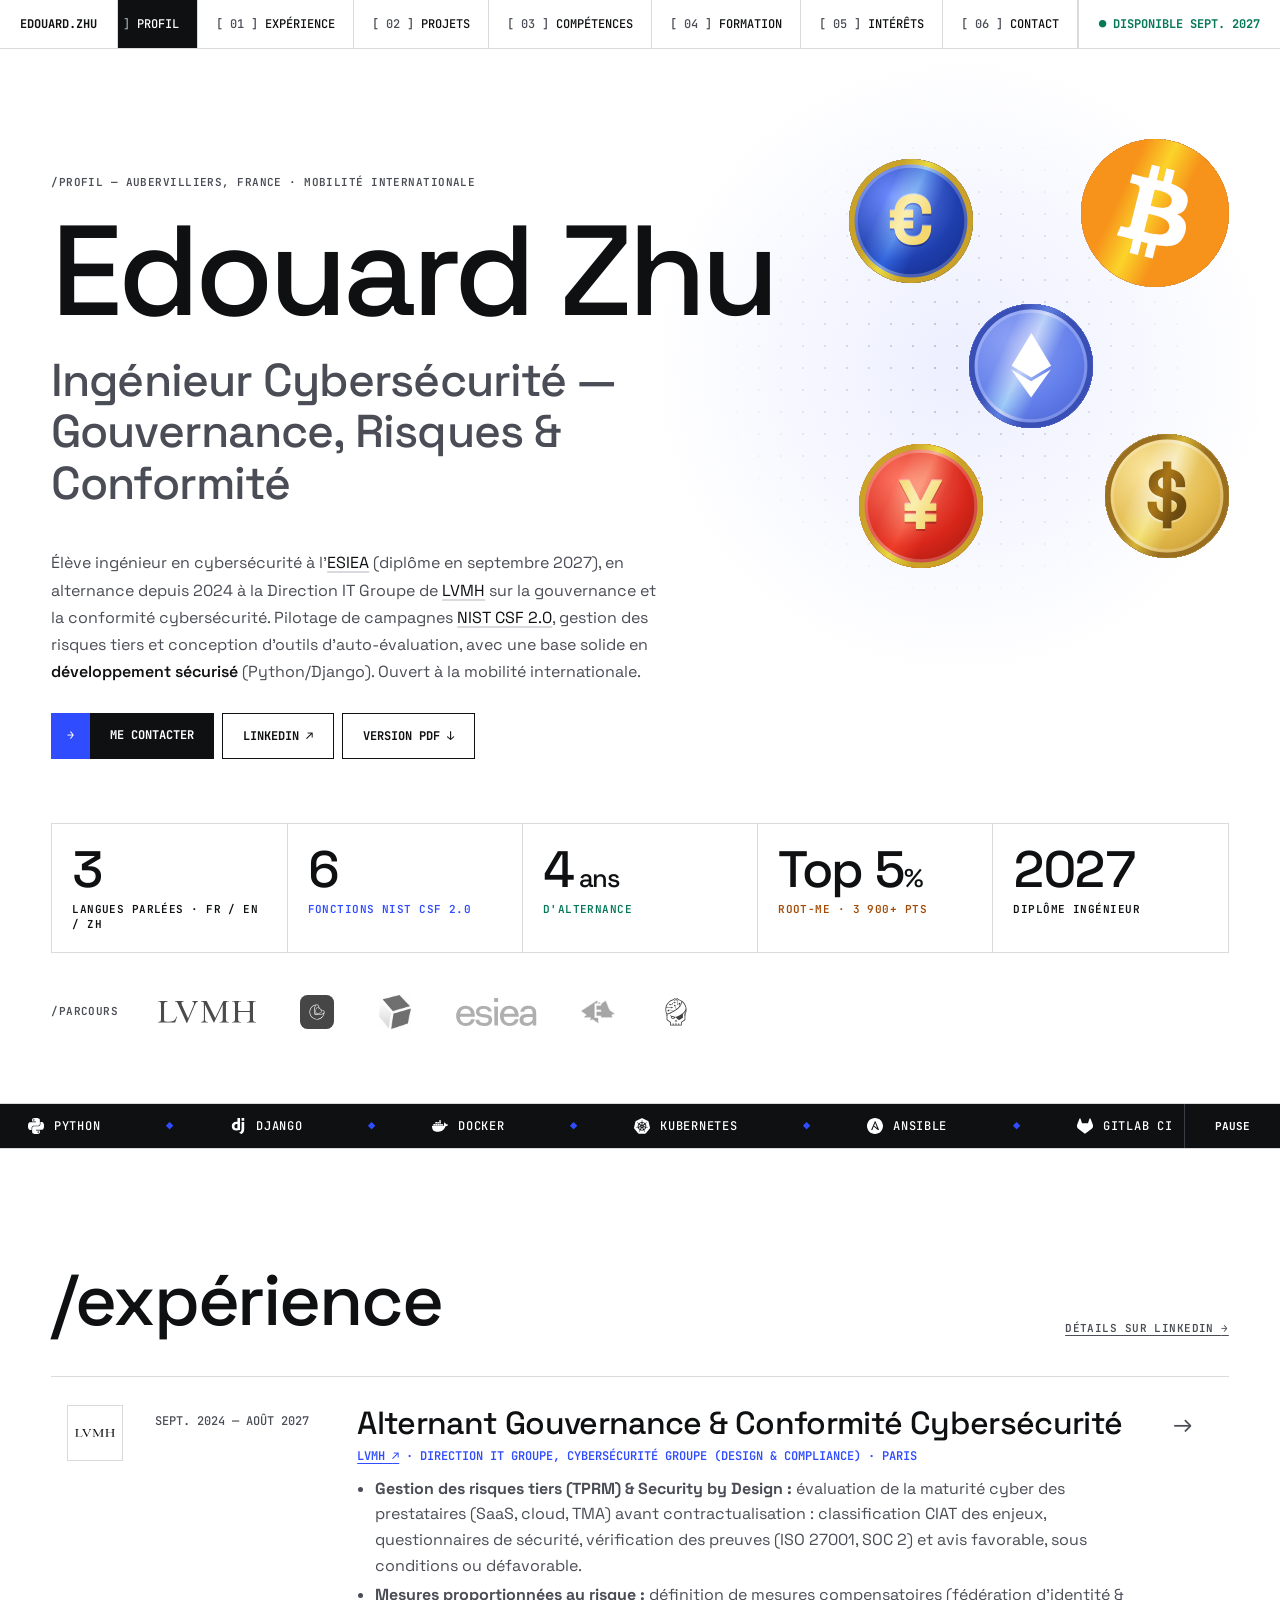
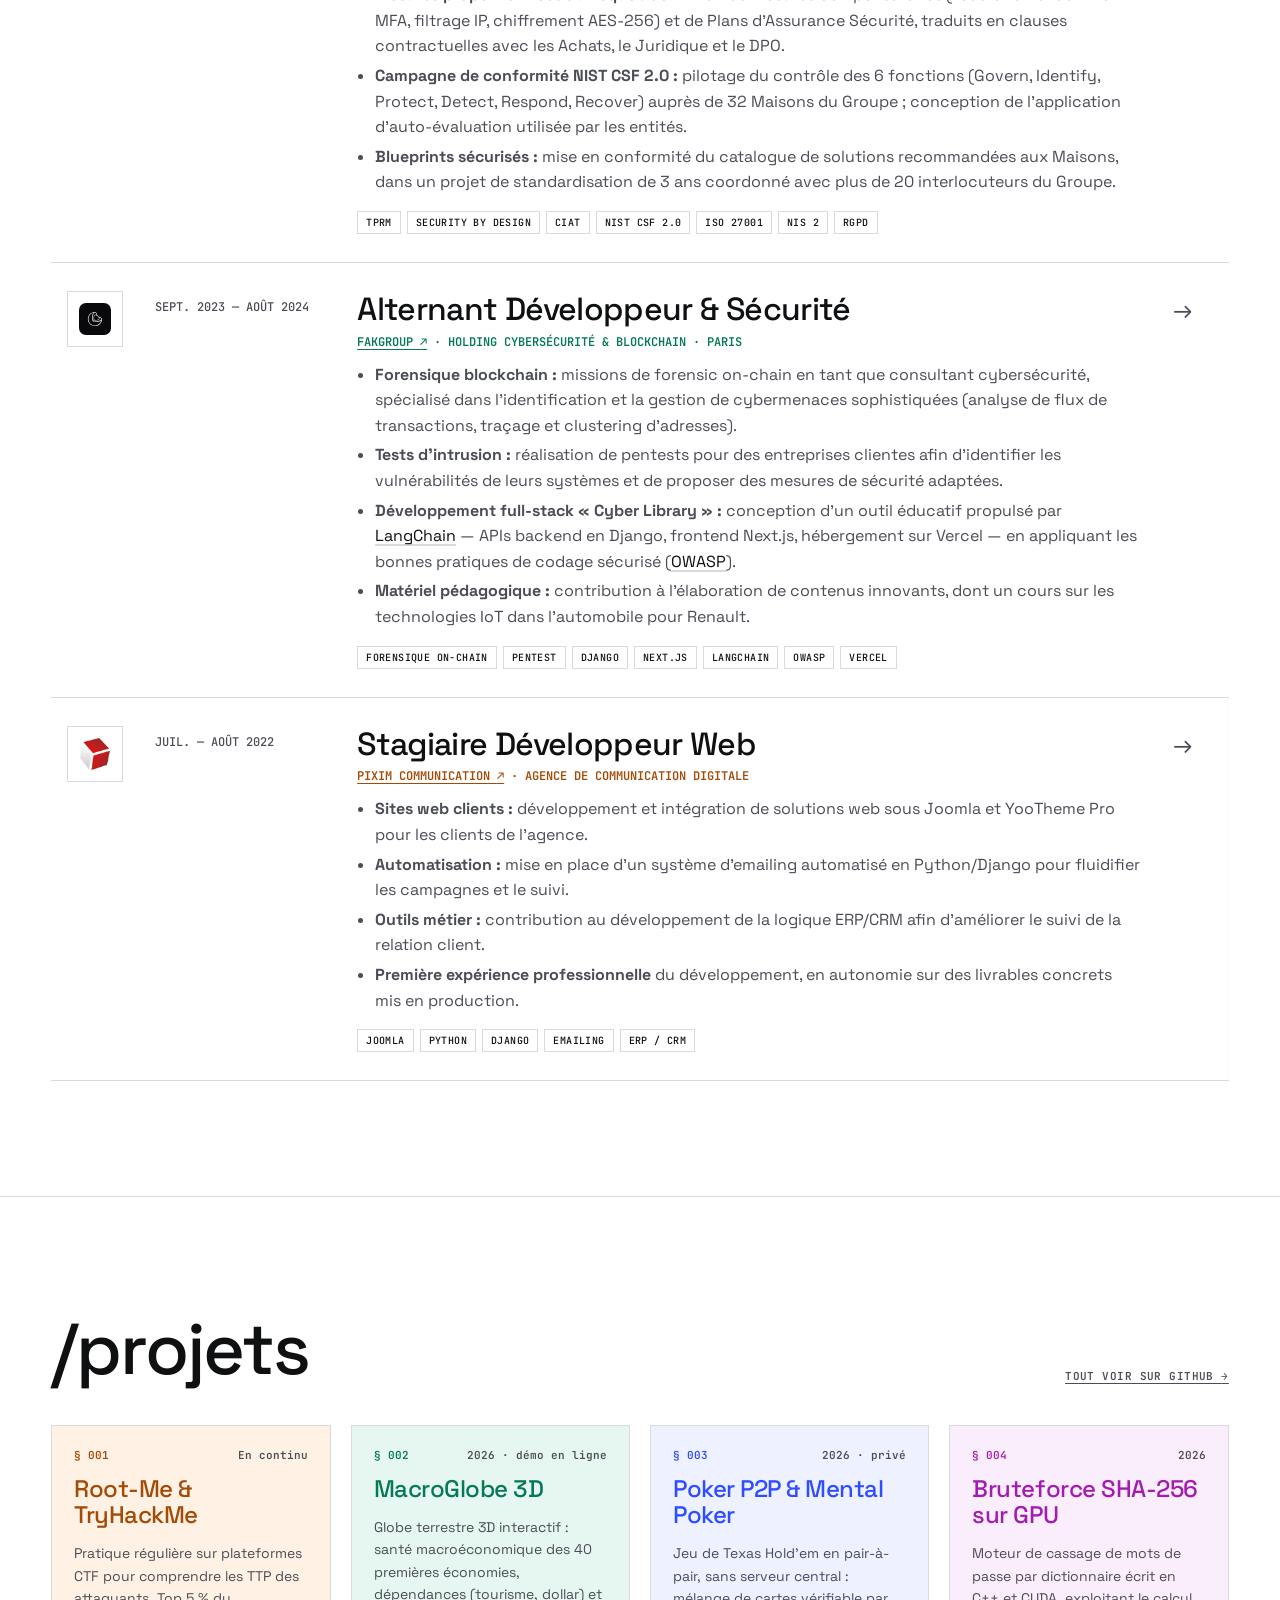
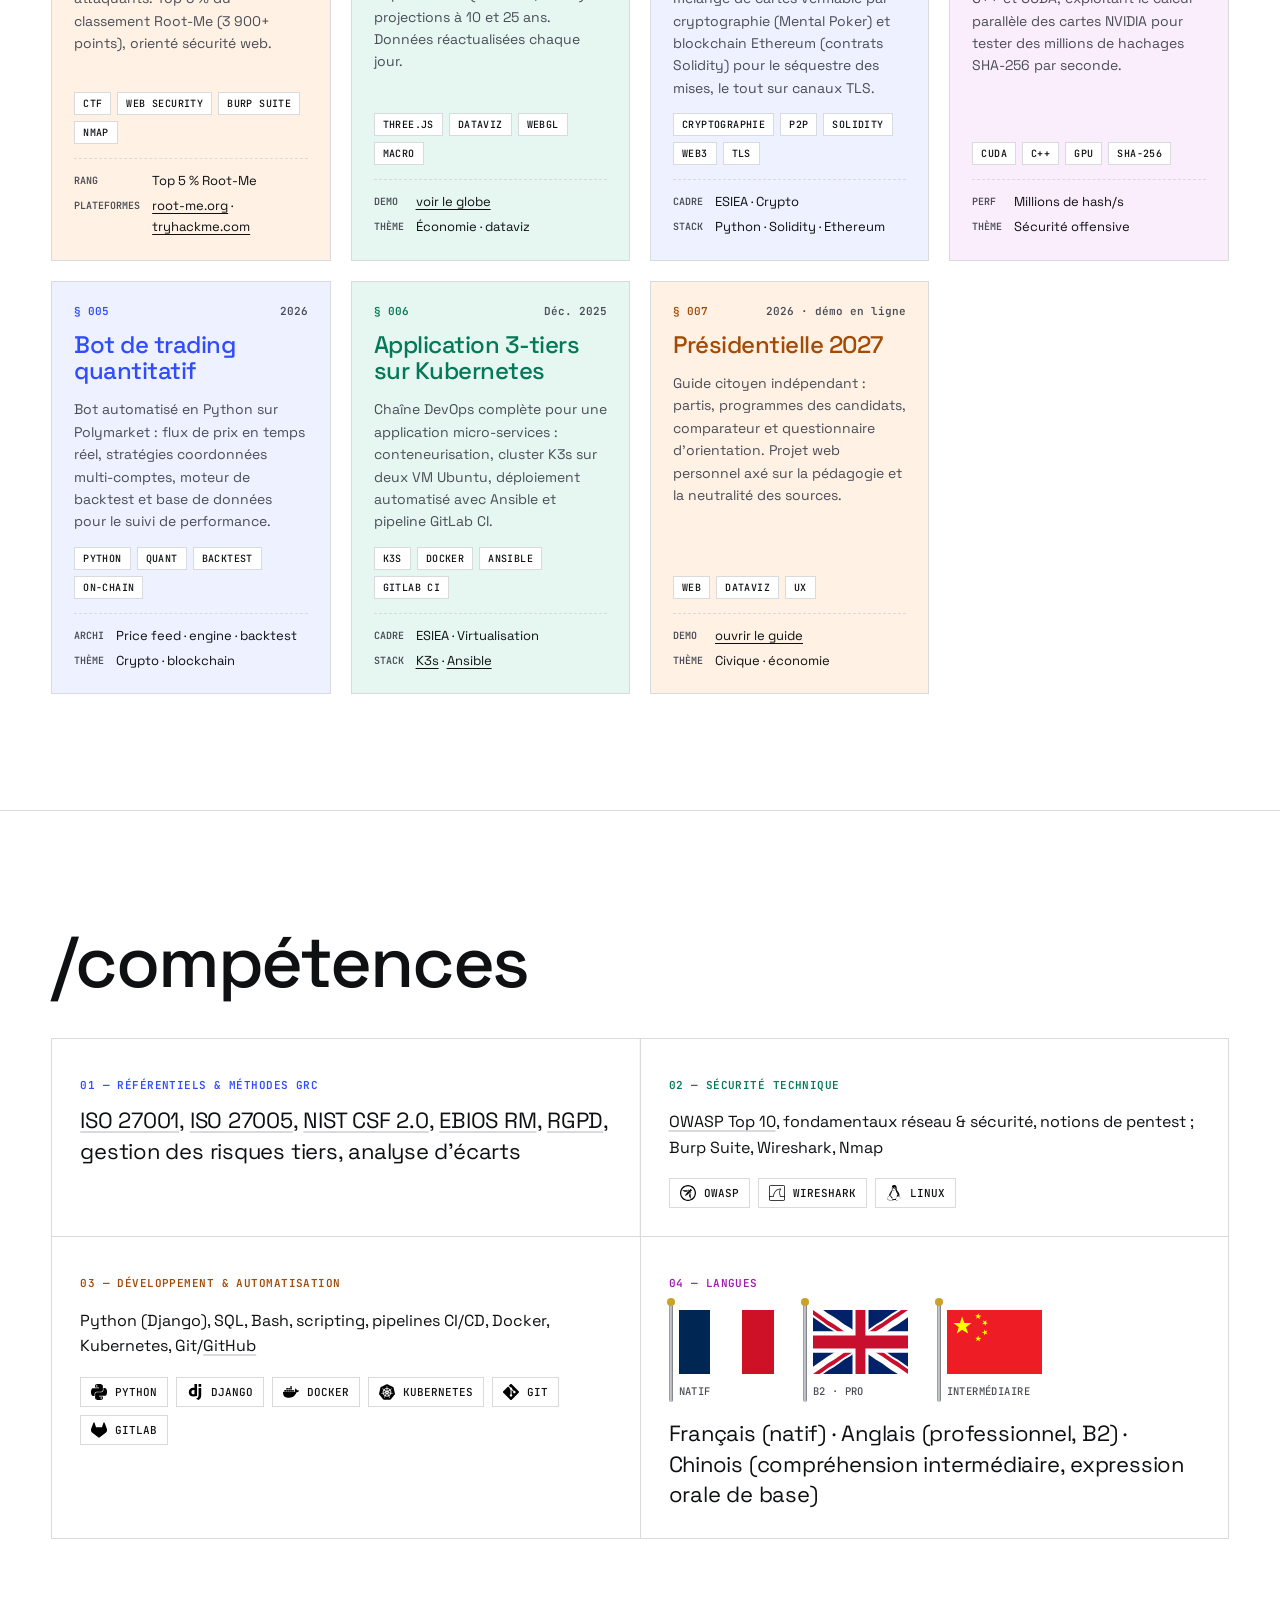
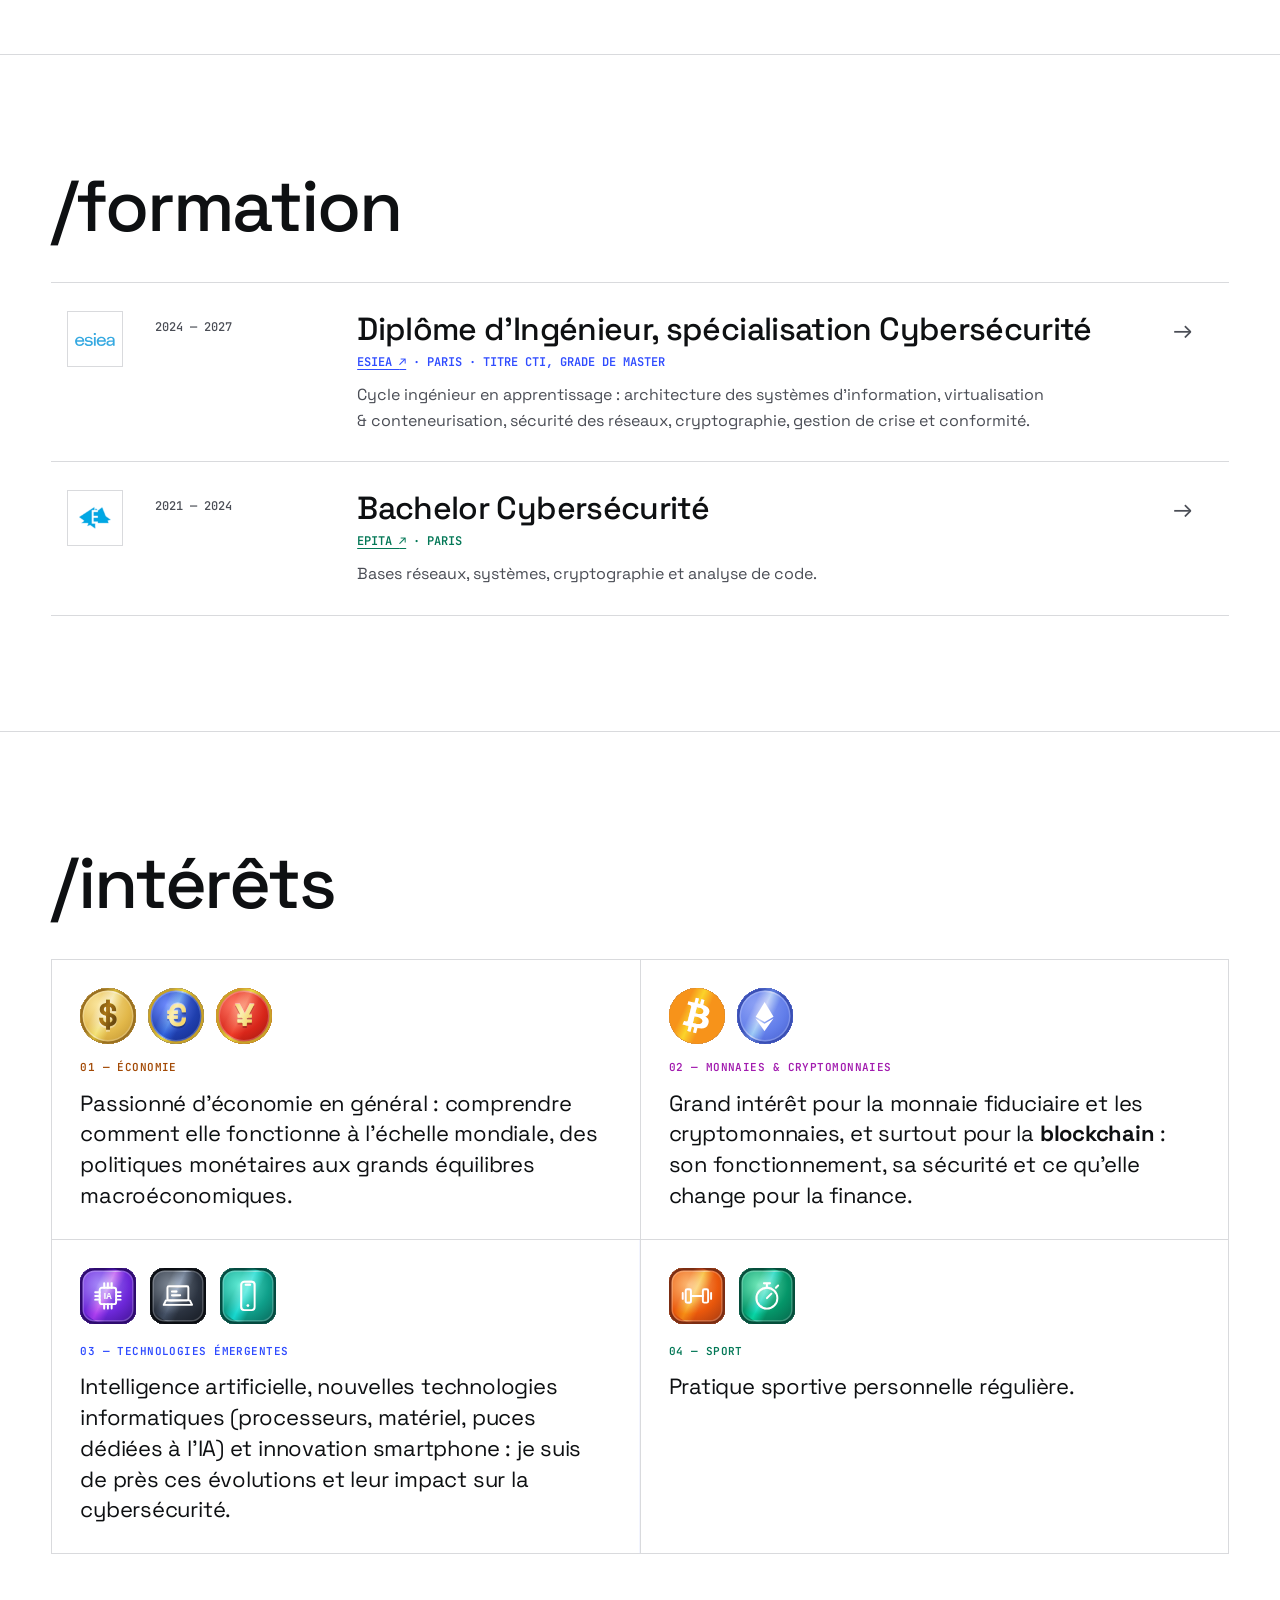
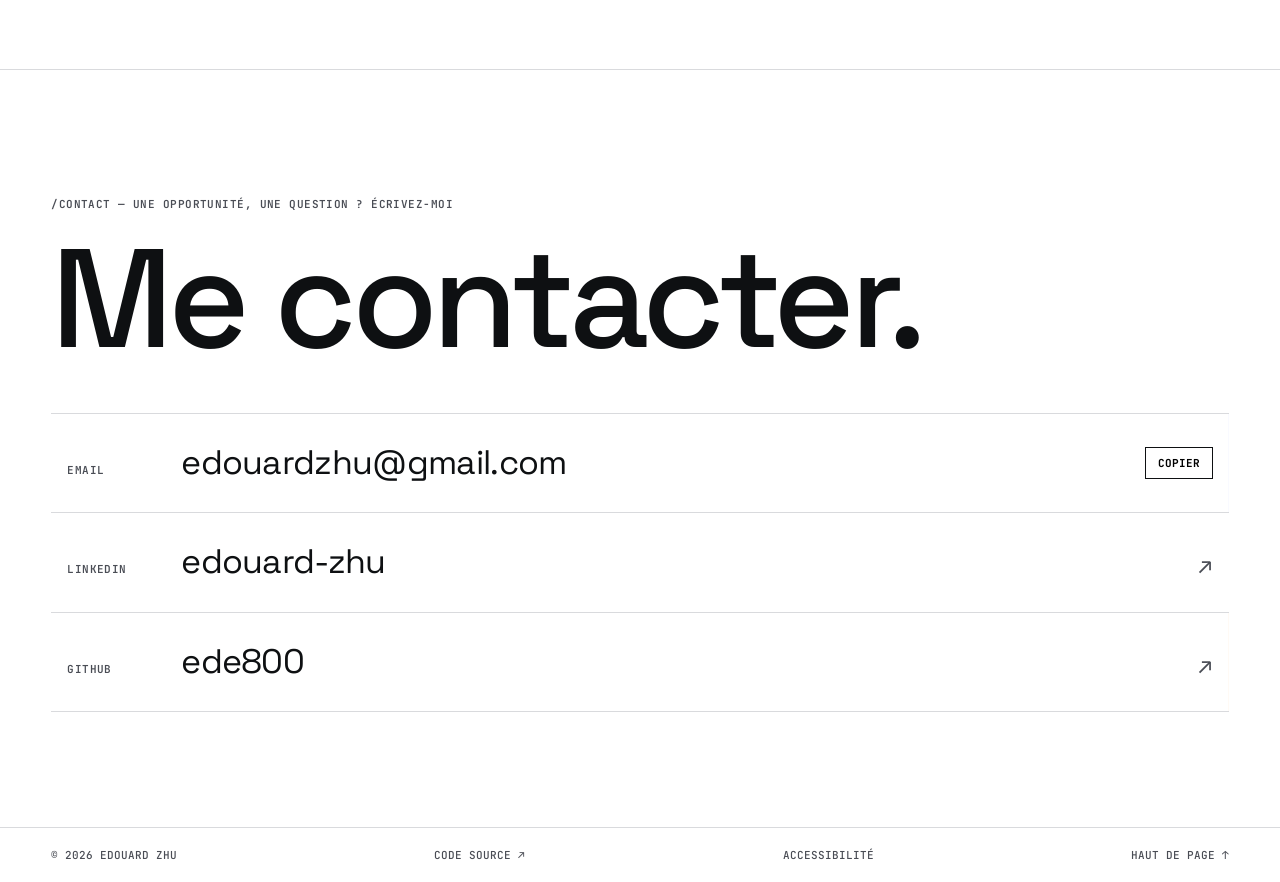
==== commit bcccc6dc: "Ajout du projet Poker P2P & Mental Poker" ====
--- a/index.html
+++ b/index.html
@@ -206,8 +206,16 @@
         <dl><dt>demo</dt><dd><a href="https://ede800.github.io/macroglobe-3d/" target="_blank" rel="noopener">voir le globe<span class="sr-only"> (nouvel onglet)</span></a></dd><dt>thème</dt><dd>Économie · dataviz</dd></dl>
       </article>
 
+      <article class="card" style="--c: var(--accent); --fill: var(--blue-soft)">
+        <div class="card-top"><span class="brand-s" aria-hidden="true">§ 003</span><span>2026 · privé</span></div>
+        <h3>Poker P2P &amp; Mental Poker</h3>
+        <p>Jeu de Texas Hold'em en pair-à-pair, sans serveur central : mélange de cartes vérifiable par cryptographie (Mental Poker) et blockchain Ethereum (contrats Solidity) pour le séquestre des mises, le tout sur canaux TLS.</p>
+        <div class="chips"><span>CRYPTOGRAPHIE</span><span>P2P</span><span>SOLIDITY</span><span>WEB3</span><span>TLS</span></div>
+        <dl><dt>cadre</dt><dd>ESIEA · Crypto</dd><dt>stack</dt><dd>Python · Solidity · Ethereum</dd></dl>
+      </article>
+
       <article class="card" style="--c: var(--magenta); --fill: var(--magenta-soft)">
-        <div class="card-top"><span class="brand-s" aria-hidden="true">§ 003</span><span>2026</span></div>
+        <div class="card-top"><span class="brand-s" aria-hidden="true">§ 004</span><span>2026</span></div>
         <h3>Bruteforce SHA-256 sur GPU</h3>
         <p>Moteur de cassage de mots de passe par dictionnaire écrit en C++ et CUDA, exploitant le calcul parallèle des cartes NVIDIA pour tester des millions de hachages SHA-256 par seconde.</p>
         <div class="chips"><span>CUDA</span><span>C++</span><span>GPU</span><span>SHA-256</span></div>
@@ -215,7 +223,7 @@
       </article>
 
       <article class="card" style="--c: var(--accent); --fill: var(--blue-soft)">
-        <div class="card-top"><span class="brand-s" aria-hidden="true">§ 004</span><span>2026</span></div>
+        <div class="card-top"><span class="brand-s" aria-hidden="true">§ 005</span><span>2026</span></div>
         <h3>Bot de trading quantitatif</h3>
         <p>Bot automatisé en Python sur Polymarket : flux de prix en temps réel, stratégies coordonnées multi-comptes, moteur de backtest et base de données pour le suivi de performance.</p>
         <div class="chips"><span>PYTHON</span><span>QUANT</span><span>BACKTEST</span><span>ON-CHAIN</span></div>
@@ -223,7 +231,7 @@
       </article>
 
       <article class="card" style="--c: var(--green); --fill: var(--green-soft)">
-        <div class="card-top"><span class="brand-s" aria-hidden="true">§ 005</span><span>Déc. 2025</span></div>
+        <div class="card-top"><span class="brand-s" aria-hidden="true">§ 006</span><span>Déc. 2025</span></div>
         <h3>Application 3-tiers sur Kubernetes</h3>
         <p>Chaîne DevOps complète pour une application micro-services : conteneurisation, cluster K3s sur deux VM Ubuntu, déploiement automatisé avec Ansible et pipeline GitLab CI.</p>
         <div class="chips"><span>K3S</span><span>DOCKER</span><span>ANSIBLE</span><span>GITLAB CI</span></div>
@@ -231,7 +239,7 @@
       </article>
 
       <article class="card" style="--c: var(--orange); --fill: var(--orange-soft)">
-        <div class="card-top"><span class="brand-s" aria-hidden="true">§ 006</span><span>2026 · démo en ligne</span></div>
+        <div class="card-top"><span class="brand-s" aria-hidden="true">§ 007</span><span>2026 · démo en ligne</span></div>
         <h3>Présidentielle 2027</h3>
         <p>Guide citoyen indépendant : partis, programmes des candidats, comparateur et questionnaire d'orientation. Projet web personnel axé sur la pédagogie et la neutralité des sources.</p>
         <div class="chips"><span>WEB</span><span>DATAVIZ</span><span>UX</span></div>
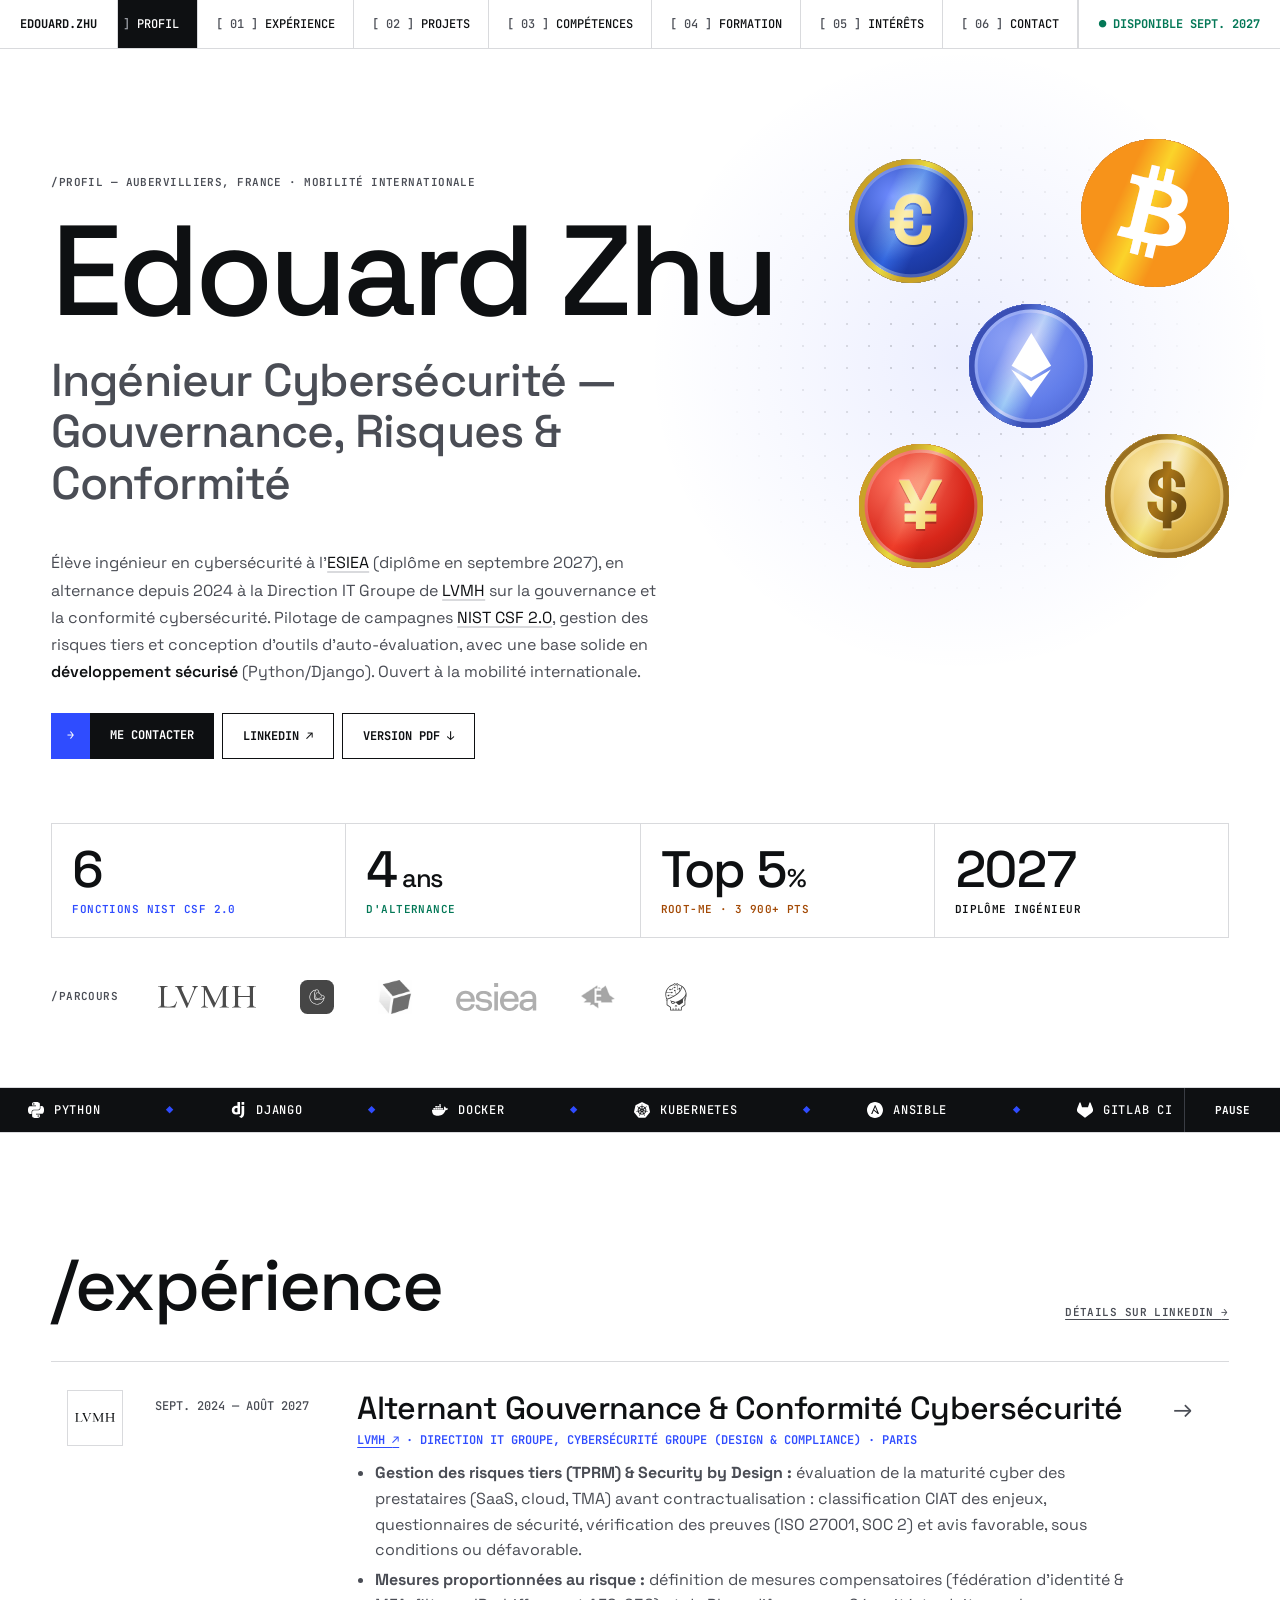
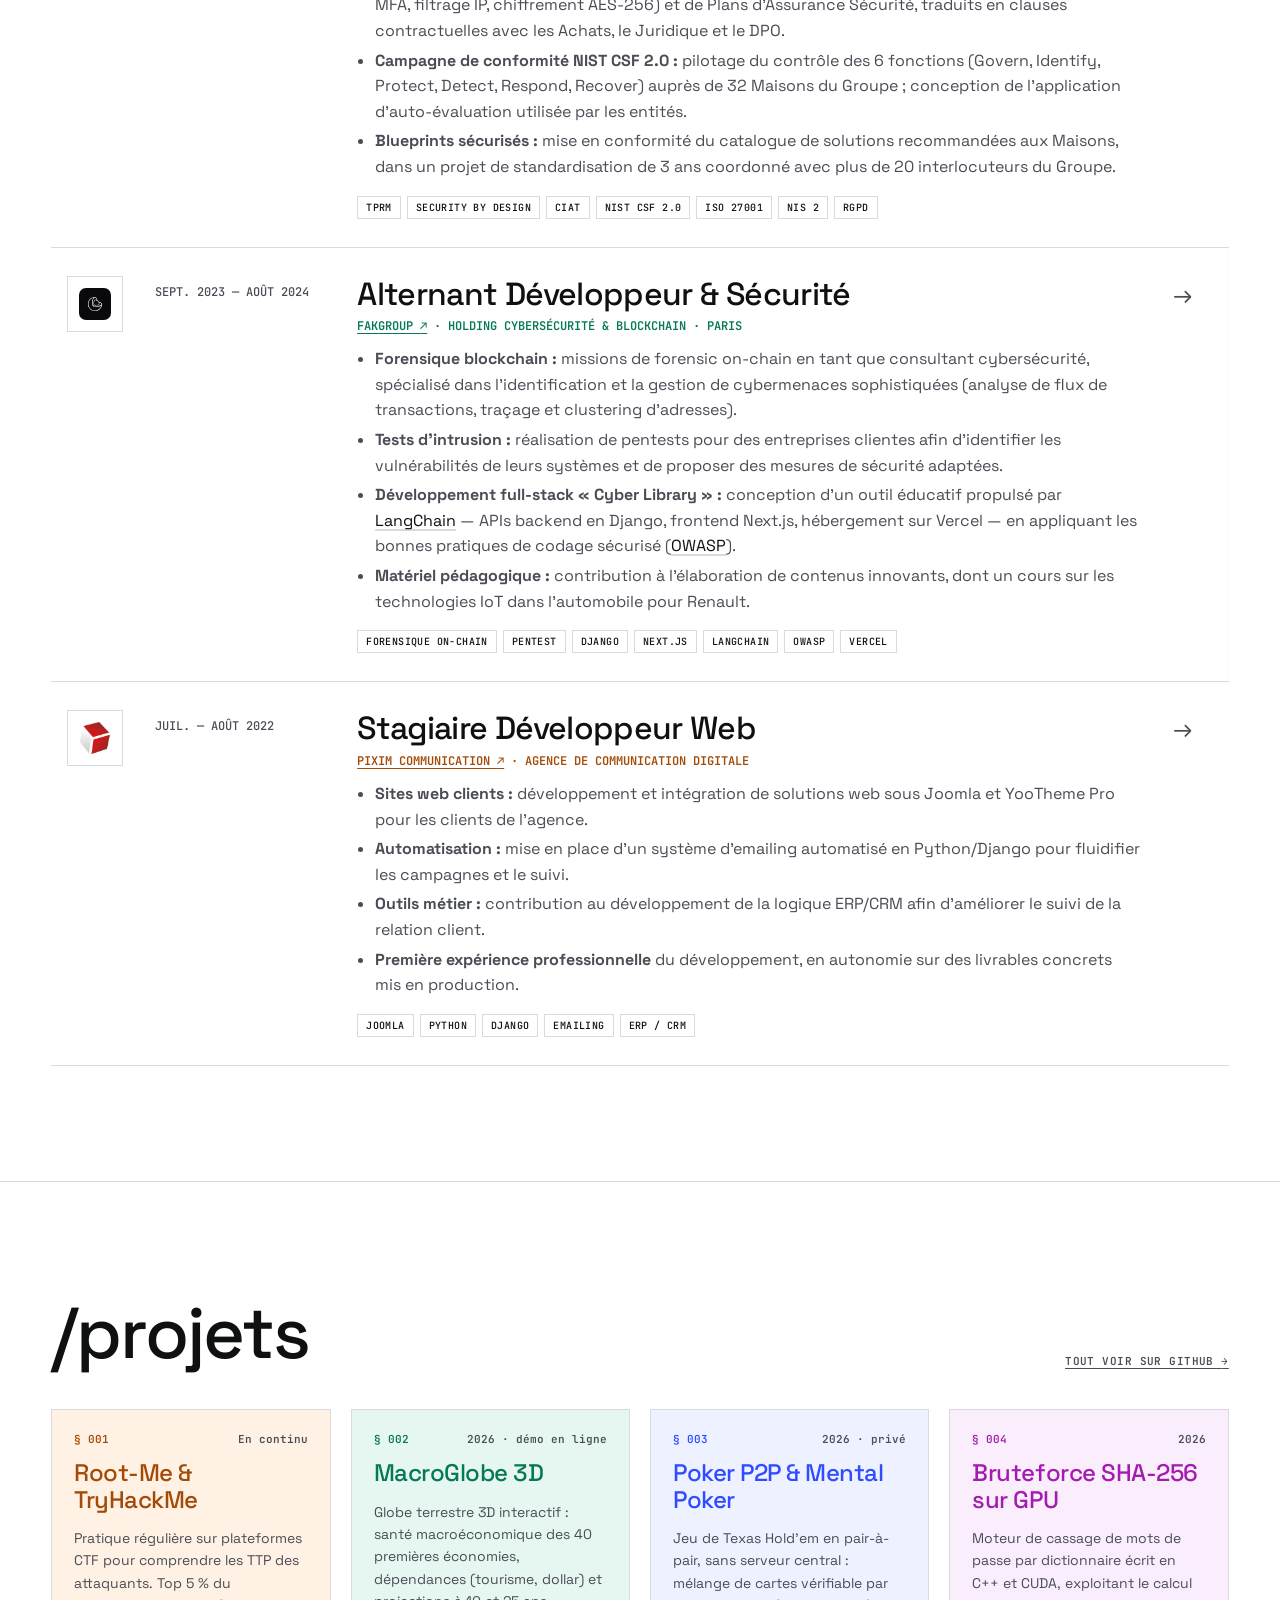
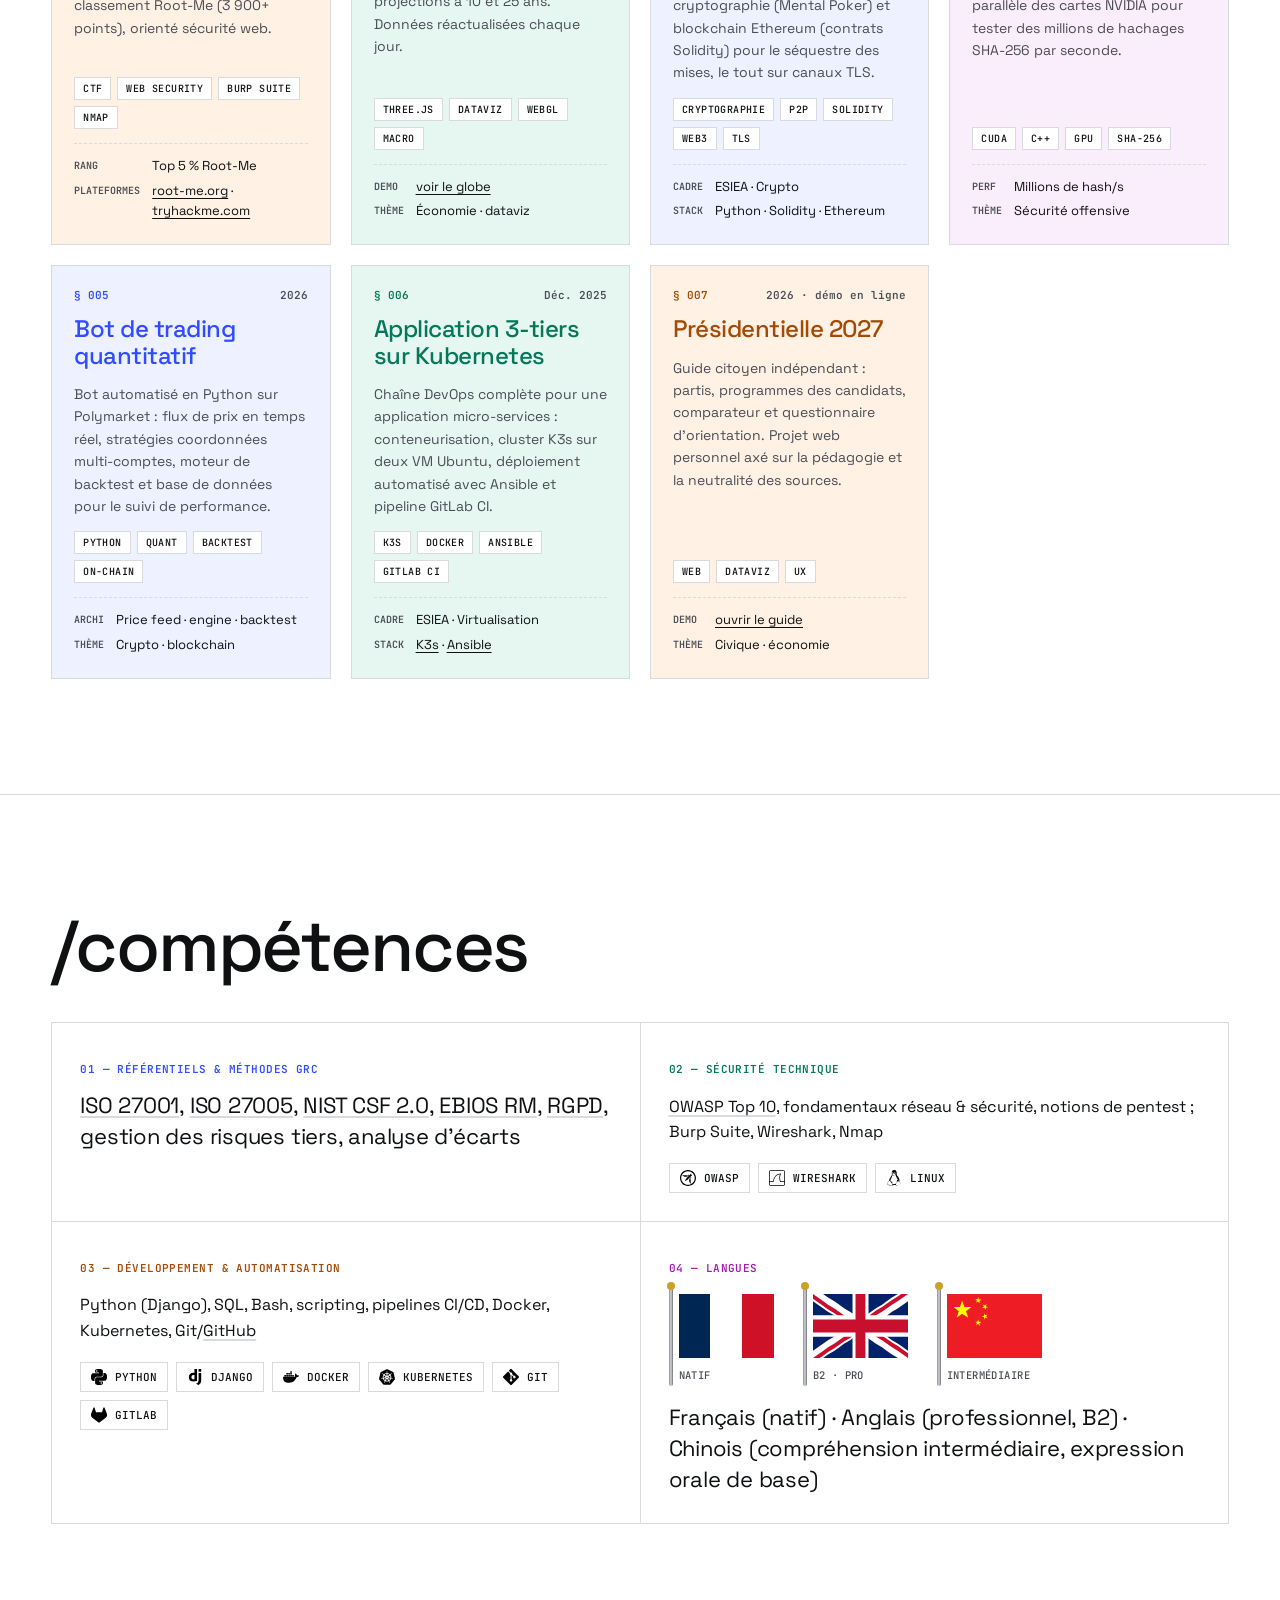
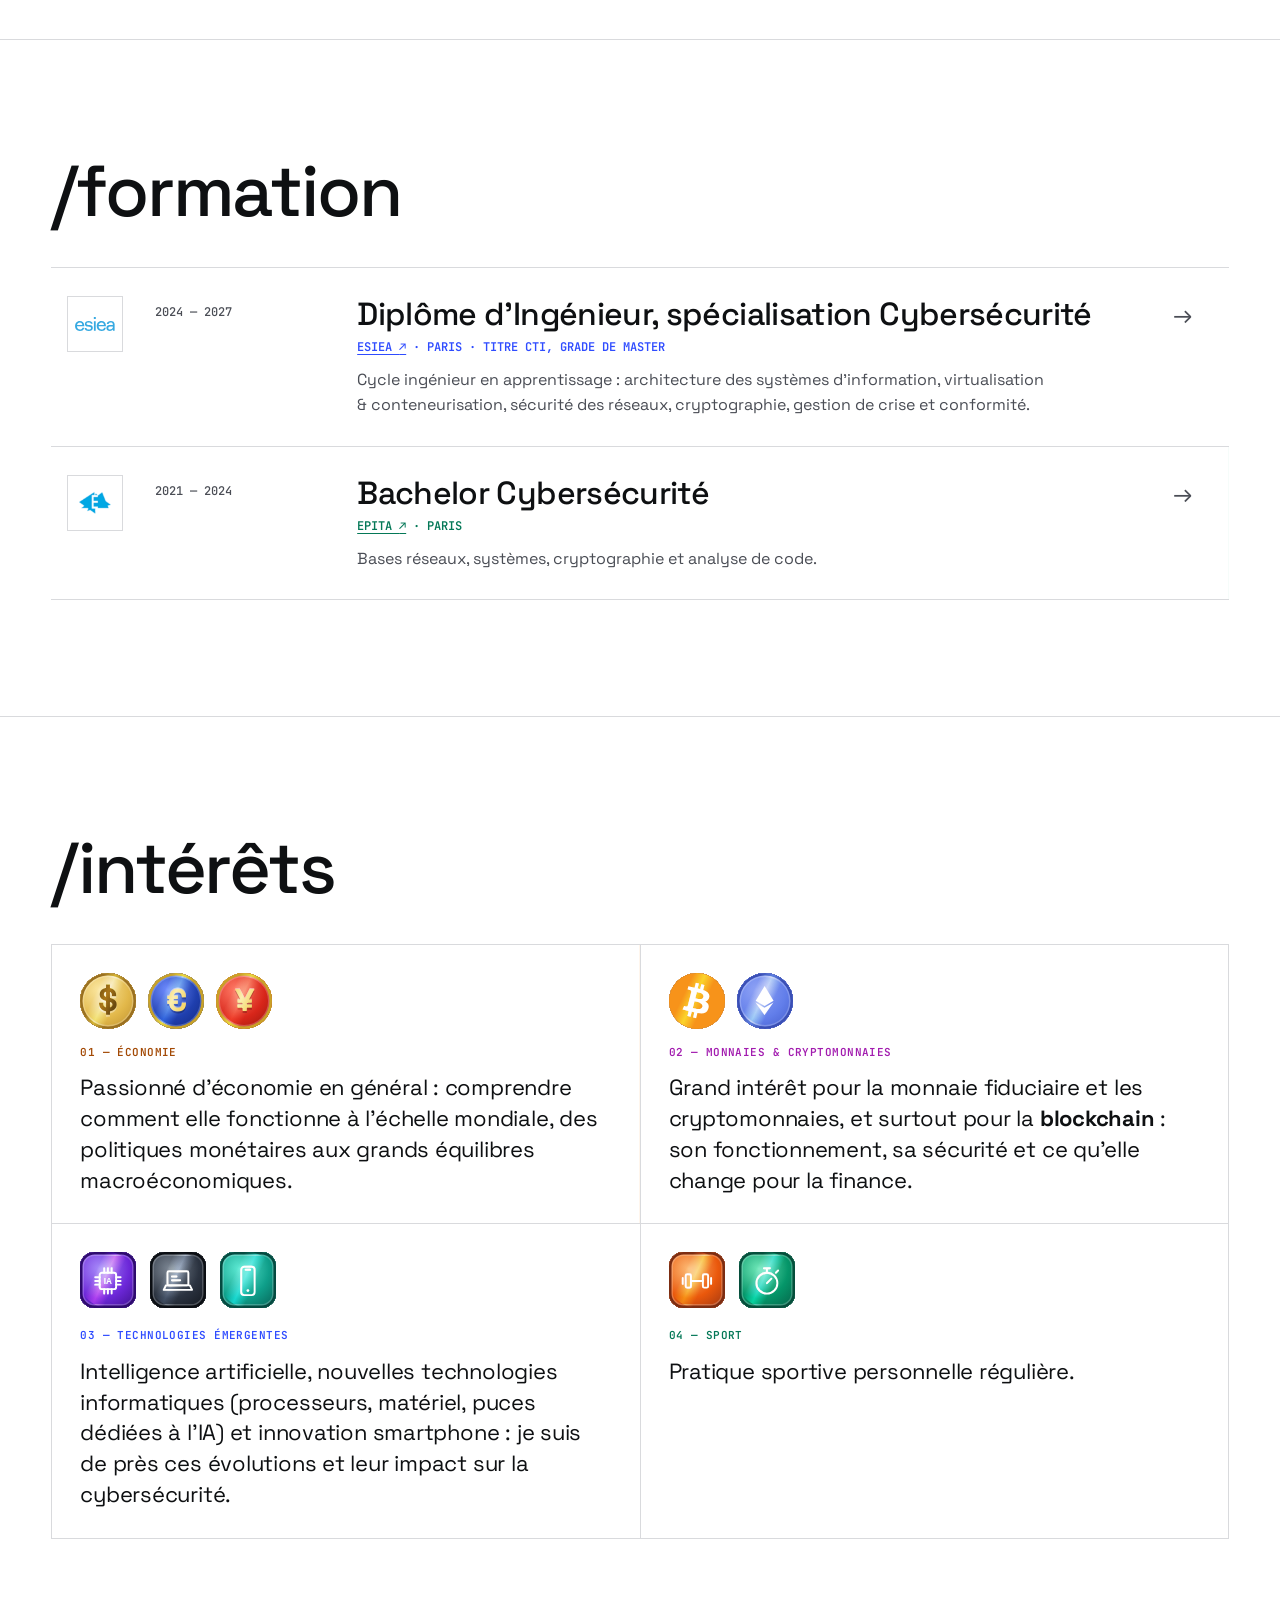
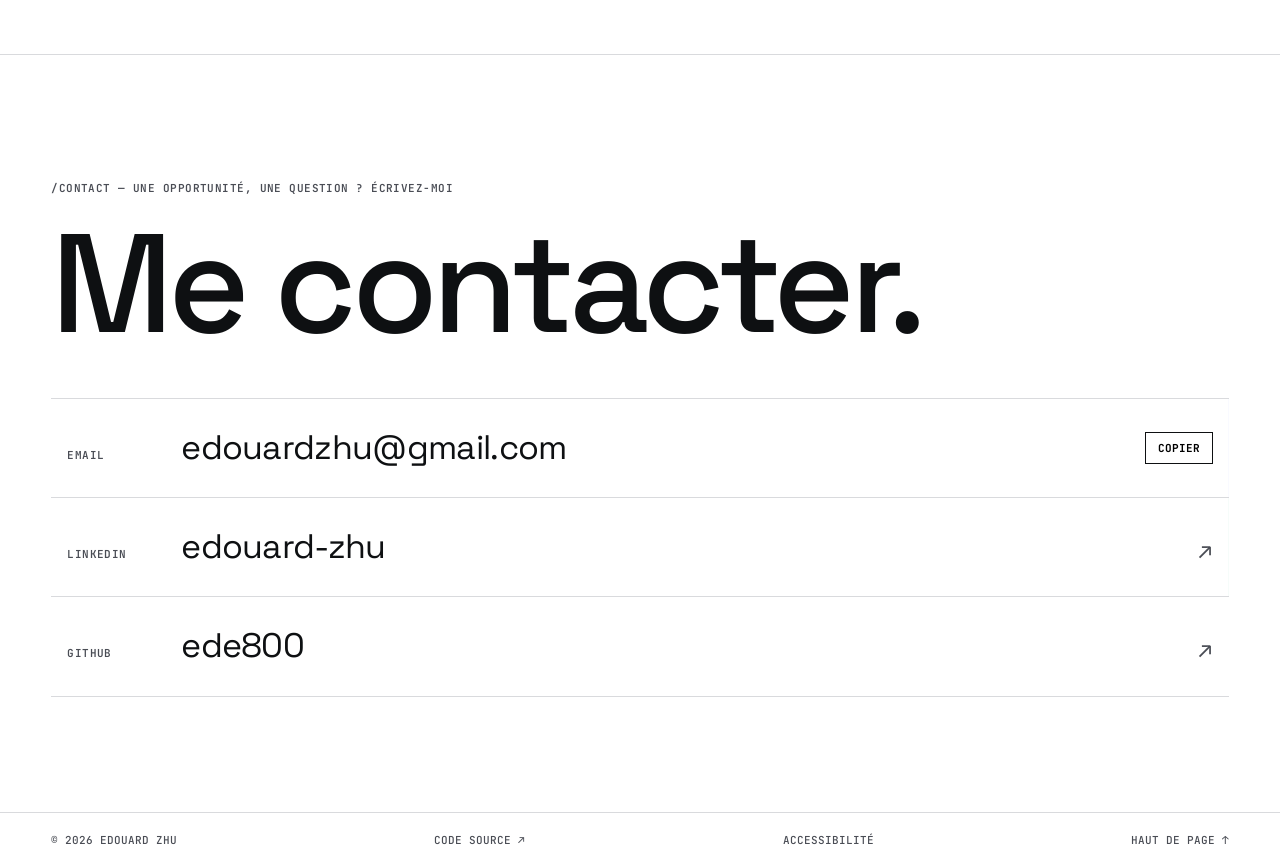
==== commit 88404238: "Retrait du chiffre langues parlées, chiffres clés sur 4 colonnes" ====
--- a/index.html
+++ b/index.html
@@ -92,7 +92,6 @@
     </div>
 
     <ul class="stats" aria-label="Chiffres clés">
-      <li><b data-count="3">3</b><span class="meta ink">langues parlées · FR / EN / ZH</span></li>
       <li><b data-count="6">6</b><span class="meta accent">fonctions NIST CSF 2.0</span></li>
       <li><b><span data-count="4">4</span><span> ans</span></b><span class="meta green">d'alternance</span></li>
       <li><b>Top <span data-count="5">5</span><span>%</span></b><span class="meta orange">Root-Me · 3 900+ pts</span></li>
--- a/style.css
+++ b/style.css
@@ -89,7 +89,7 @@
   display: grid; grid-template-columns: repeat(2, 1fr);
   margin-top: 64px; border-top: 1px solid var(--line); border-left: 1px solid var(--line);
 }
-@media (min-width: 760px) { .stats { grid-template-columns: repeat(5, 1fr); } }
+@media (min-width: 760px) { .stats { grid-template-columns: repeat(4, 1fr); } }
 .stats { list-style: none; padding: 0; }
 .stats > li {
   display: flex; flex-direction: column; gap: 6px;
@@ -218,7 +218,7 @@
   .hero h1 { font-size: 32px; margin-top: 4px; }
   .hero-grid { margin-top: 10px; display: block; }
   .stats, .stats > li, .card { opacity: 1 !important; transform: none !important; }
-  .stats { margin-top: 12px; grid-template-columns: repeat(5, 1fr); }
+  .stats { margin-top: 12px; grid-template-columns: repeat(4, 1fr); }
   .stats > li { padding: 8px; }
   .stats b { font-size: 20px; }
   h2 { font-size: 22px; } .sec-head { margin-bottom: 8px; }
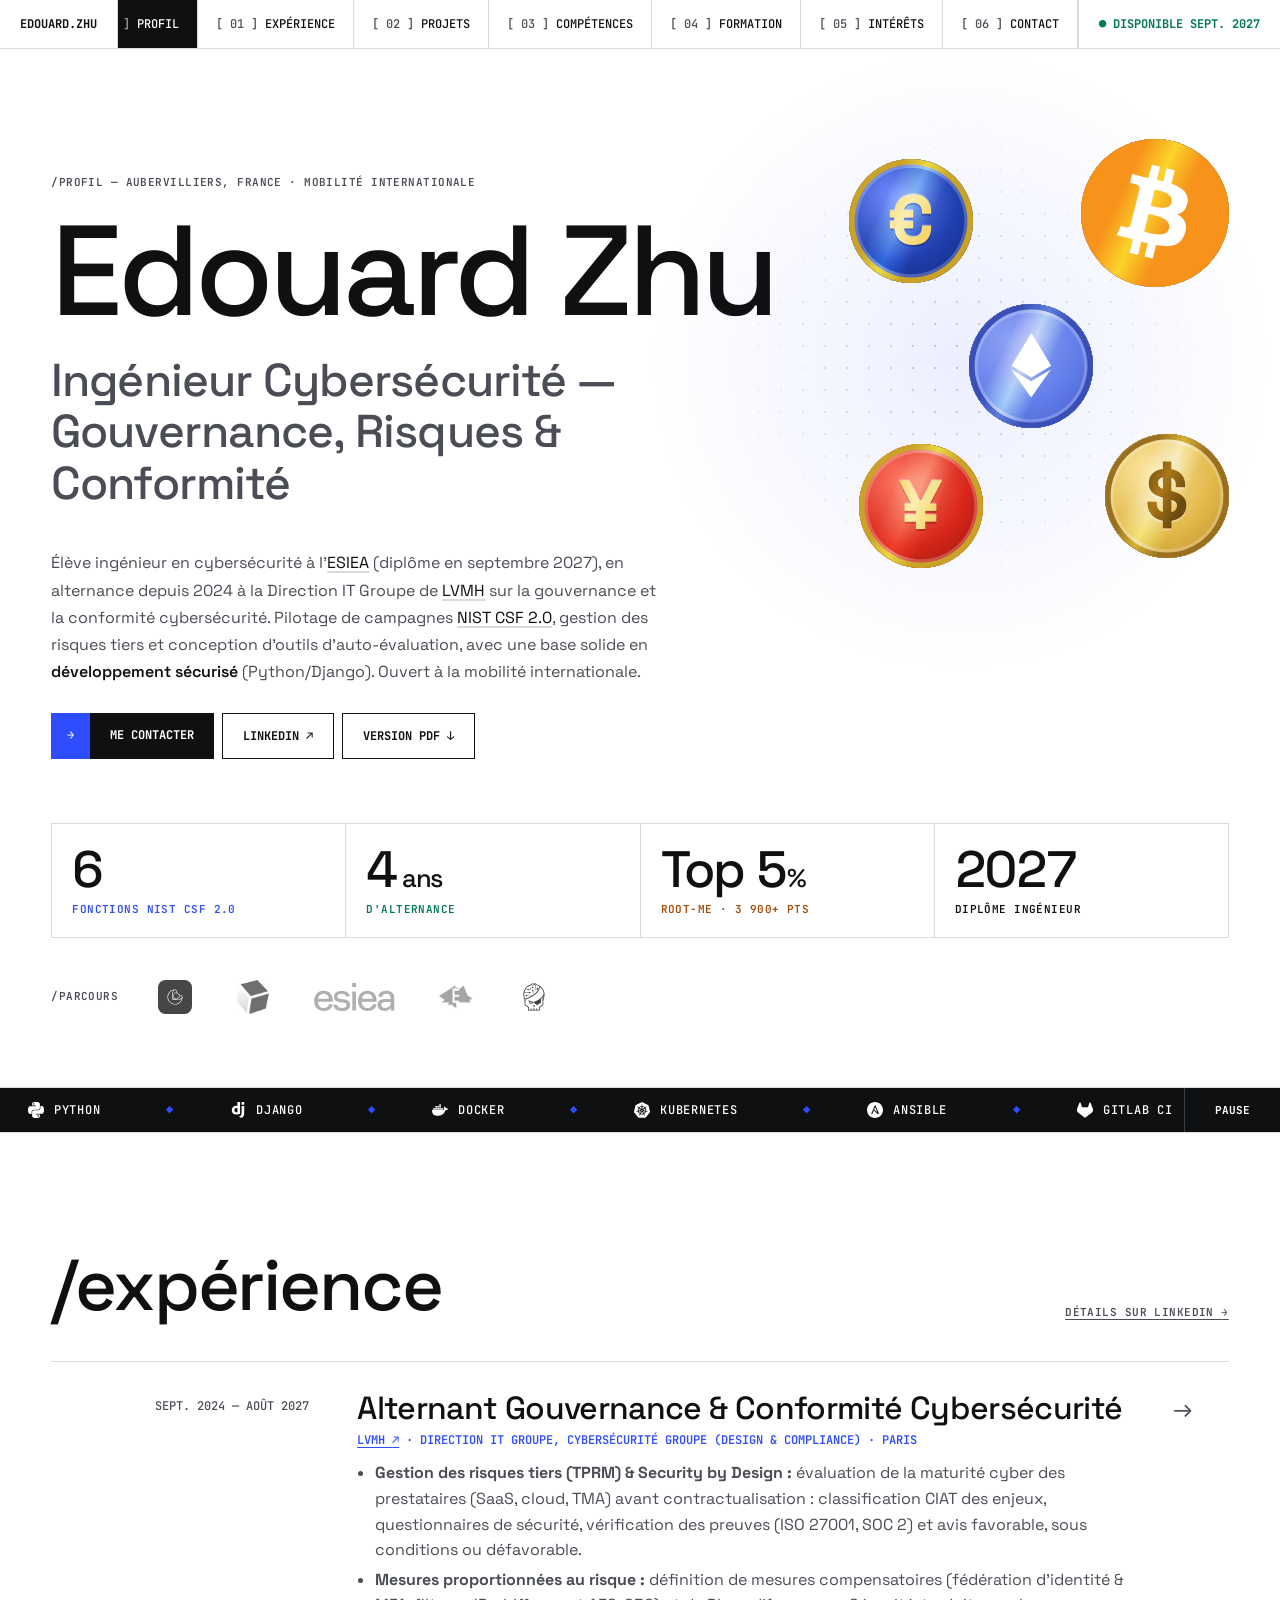
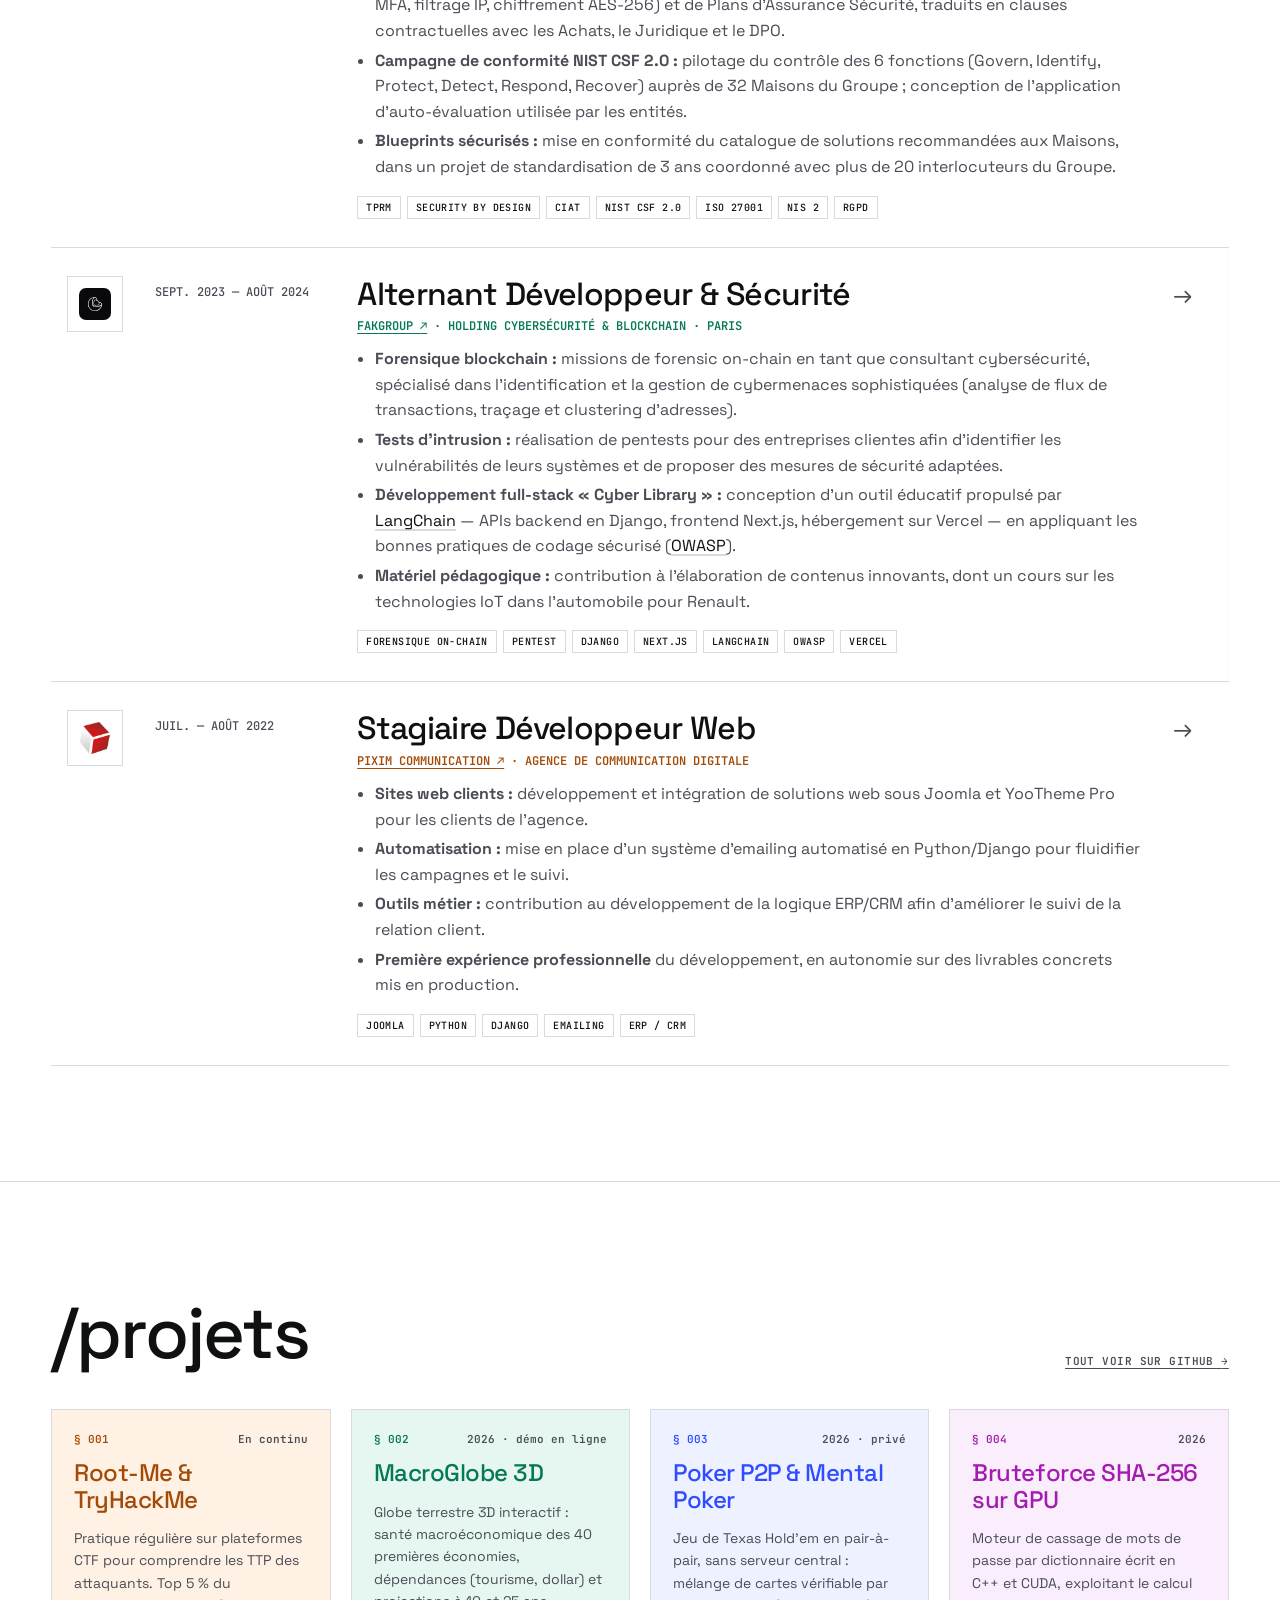
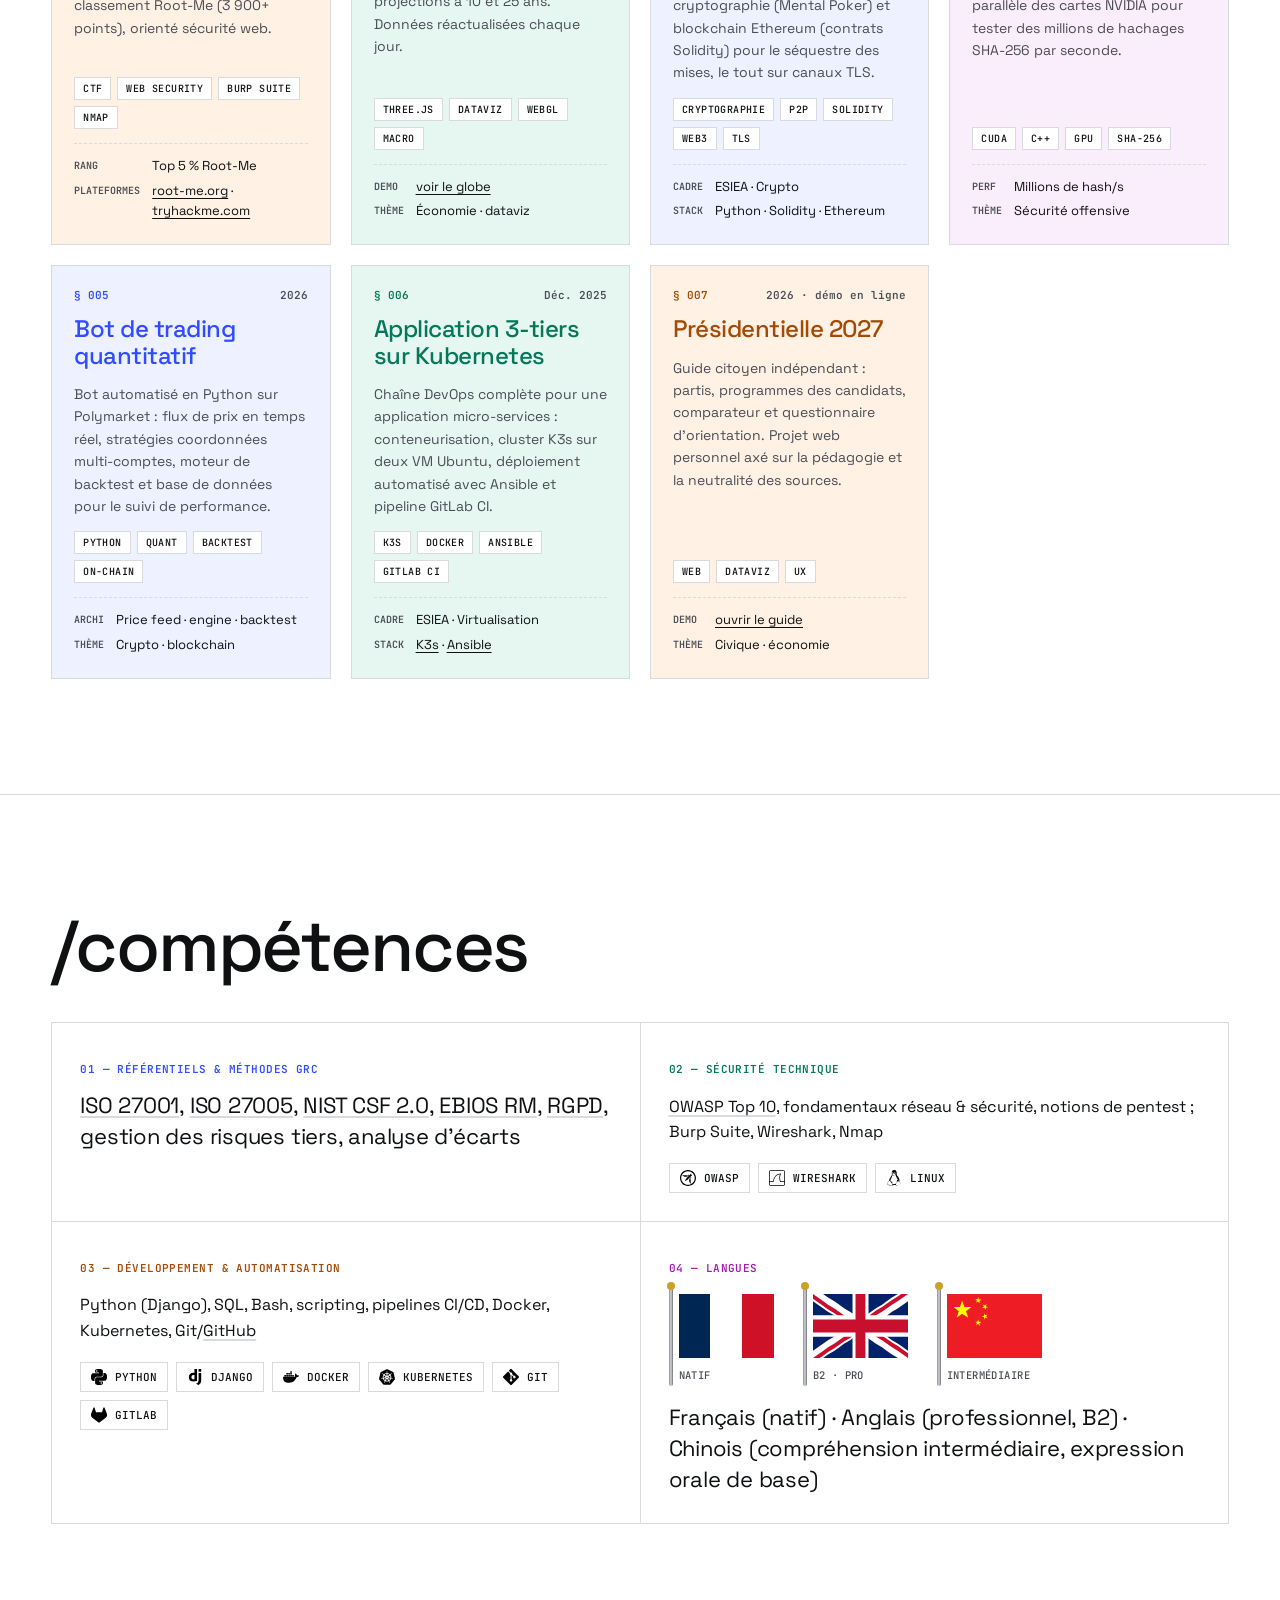
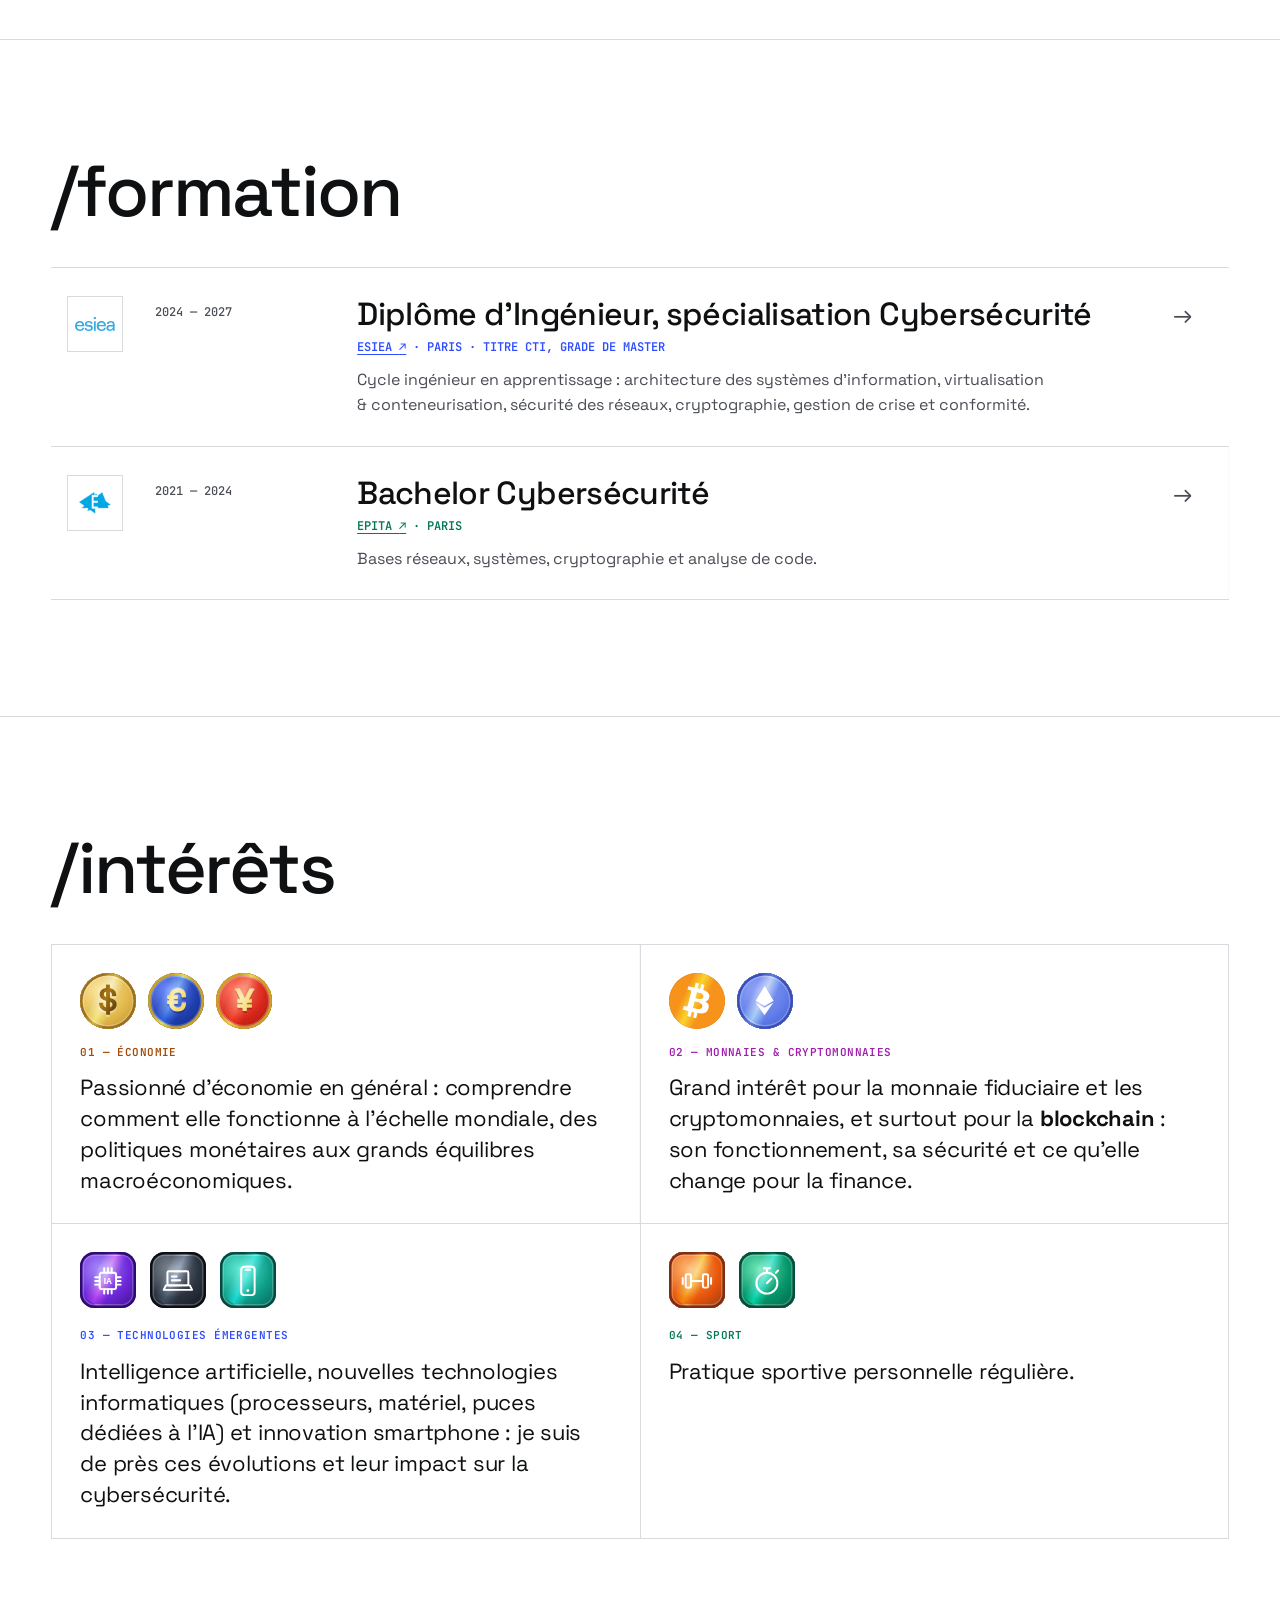
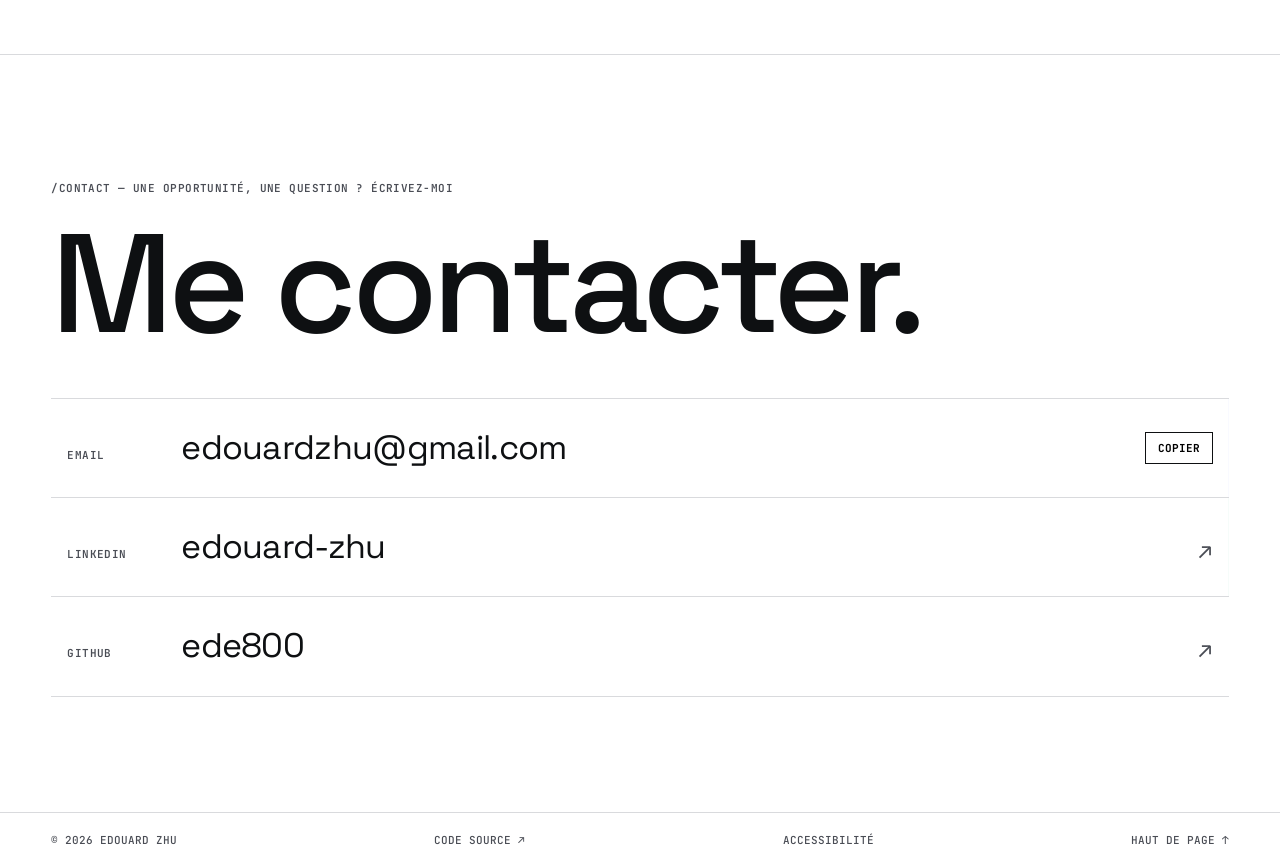
==== commit 63b11473: "Retire le logo LVMH du CV Co-Authored-By: Claude Opus 5.5 <noreply@anthropic.com> Claude-Session: ht" ====
--- a/index.html
+++ b/index.html
@@ -101,7 +101,6 @@
     <div class="logos reveal">
       <p class="meta">/parcours</p>
       <ul aria-label="Entreprises et écoles">
-        <li><img src="assets/logos/lvmh.svg" alt="LVMH" height="22"></li>
         <li><img src="assets/logos/fakgroup.svg" alt="FAKGROUP" height="34"></li>
         <li><img src="assets/logos/pixim.jpg" alt="PIXIM Communication" height="34"></li>
         <li><img src="assets/logos/esiea.svg" alt="ESIEA" height="28"></li>
@@ -129,7 +128,7 @@
 
     <div class="reveal rows">
       <div class="row wash" style="--wash: var(--blue-soft)">
-        <div class="r-logo" aria-hidden="true"><img src="assets/logos/lvmh.svg" alt=""></div>
+        <div class="r-logo" aria-hidden="true" style="visibility:hidden"></div>
         <div class="r-when">Sept. 2024 — Août 2027</div>
         <div class="r-what">
           <h3>Alternant Gouvernance &amp; Conformité Cybersécurité</h3>
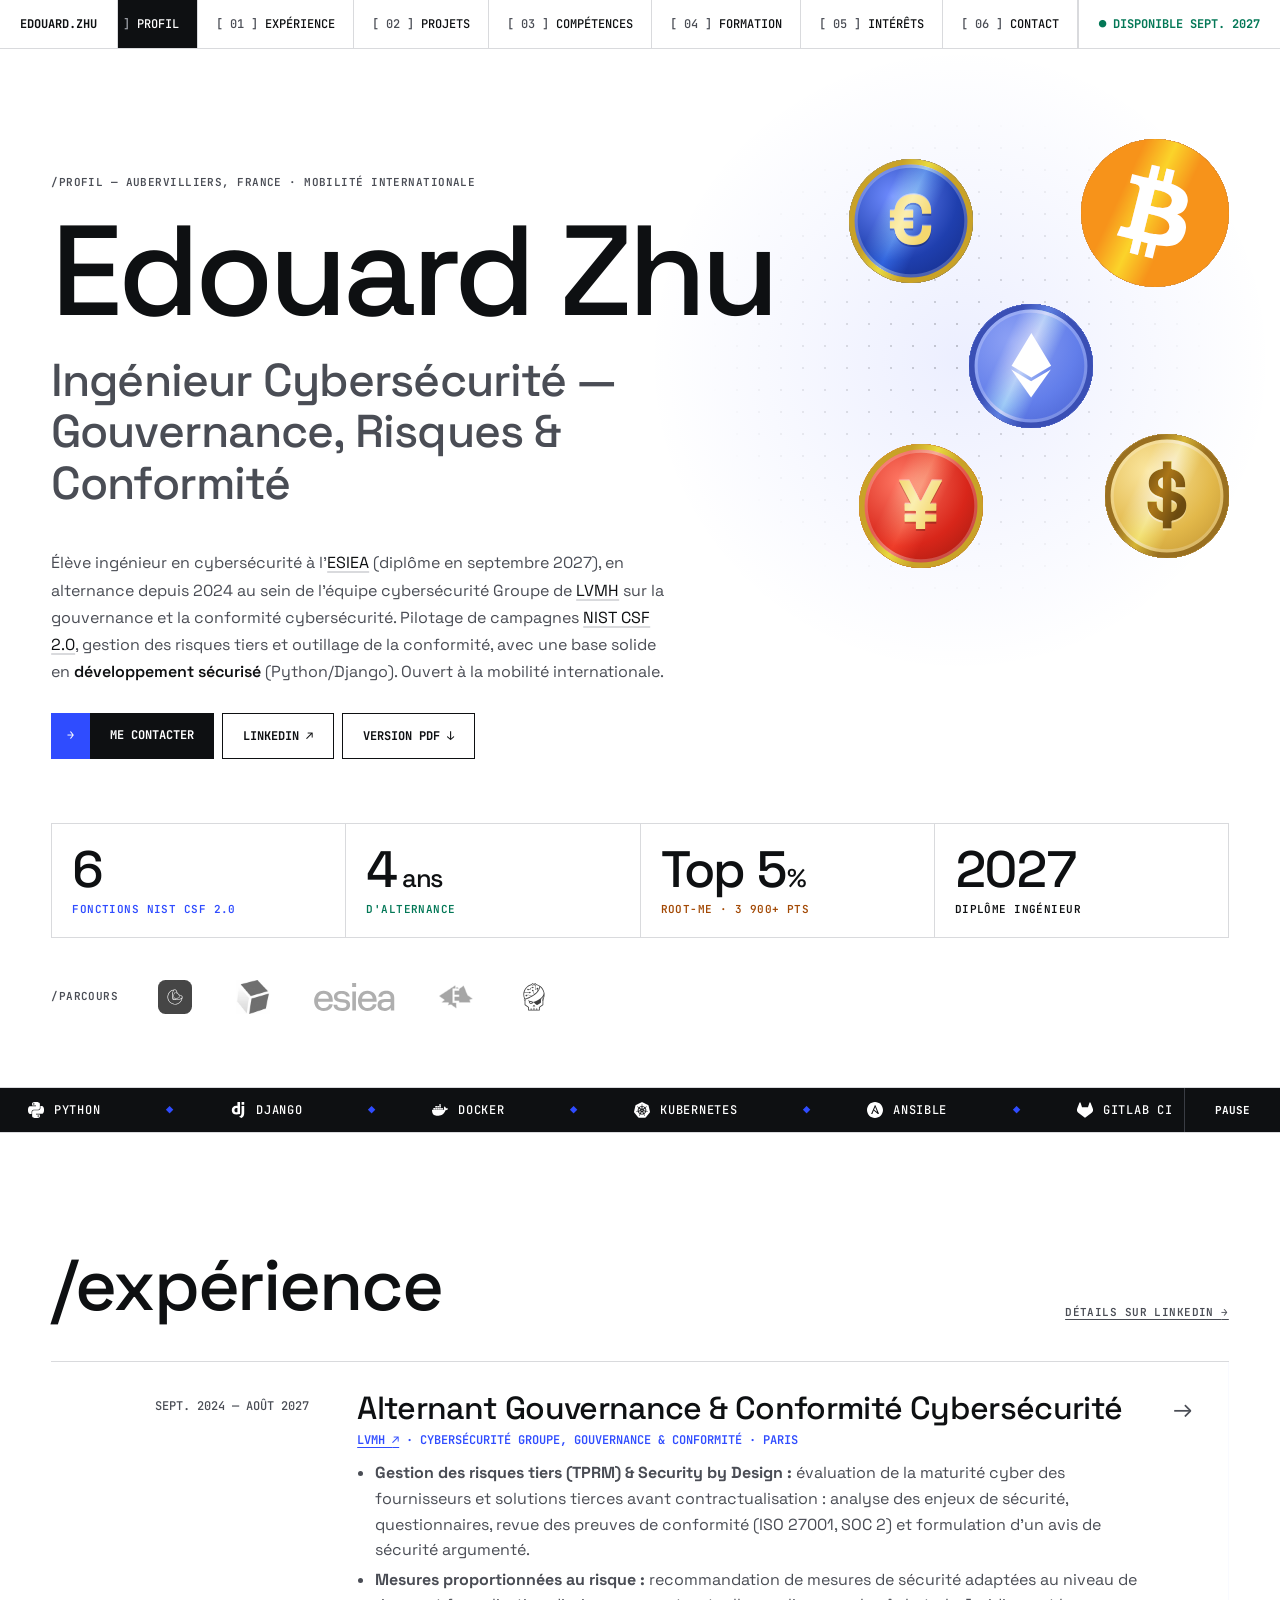
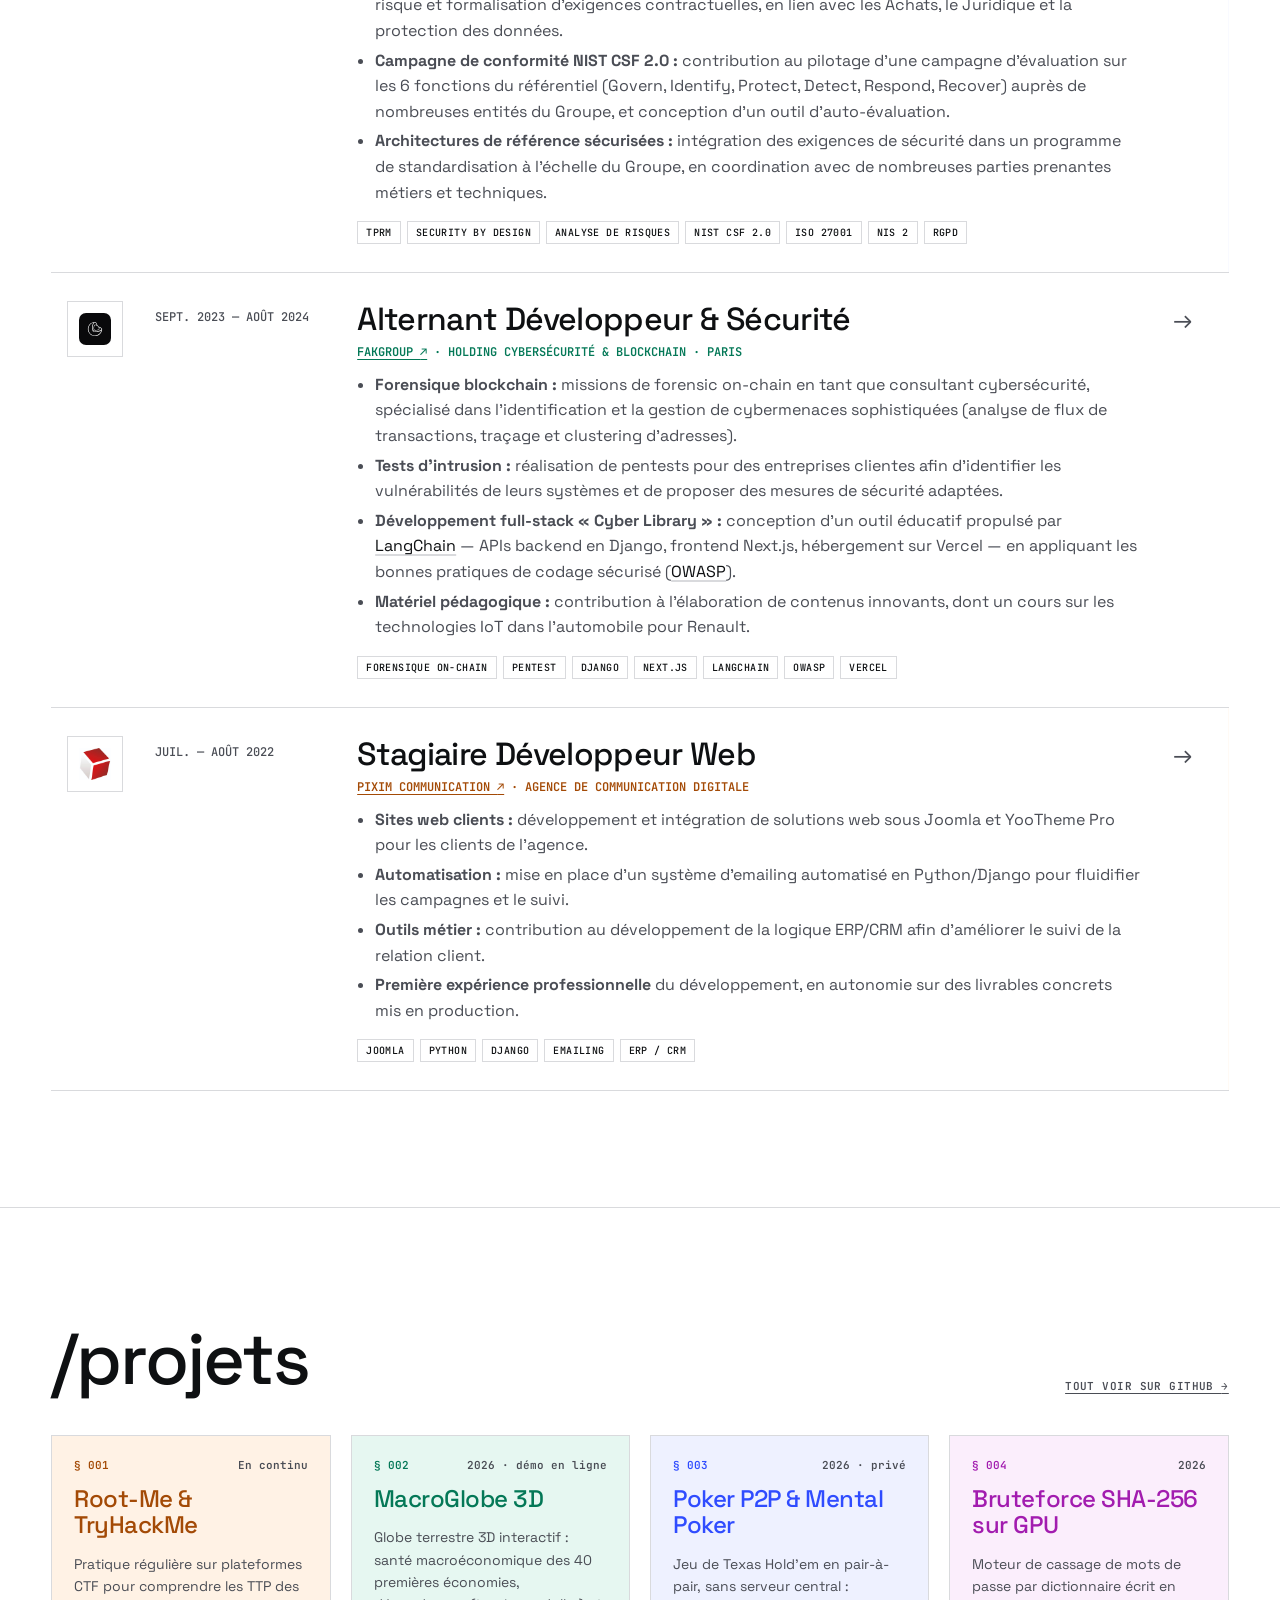
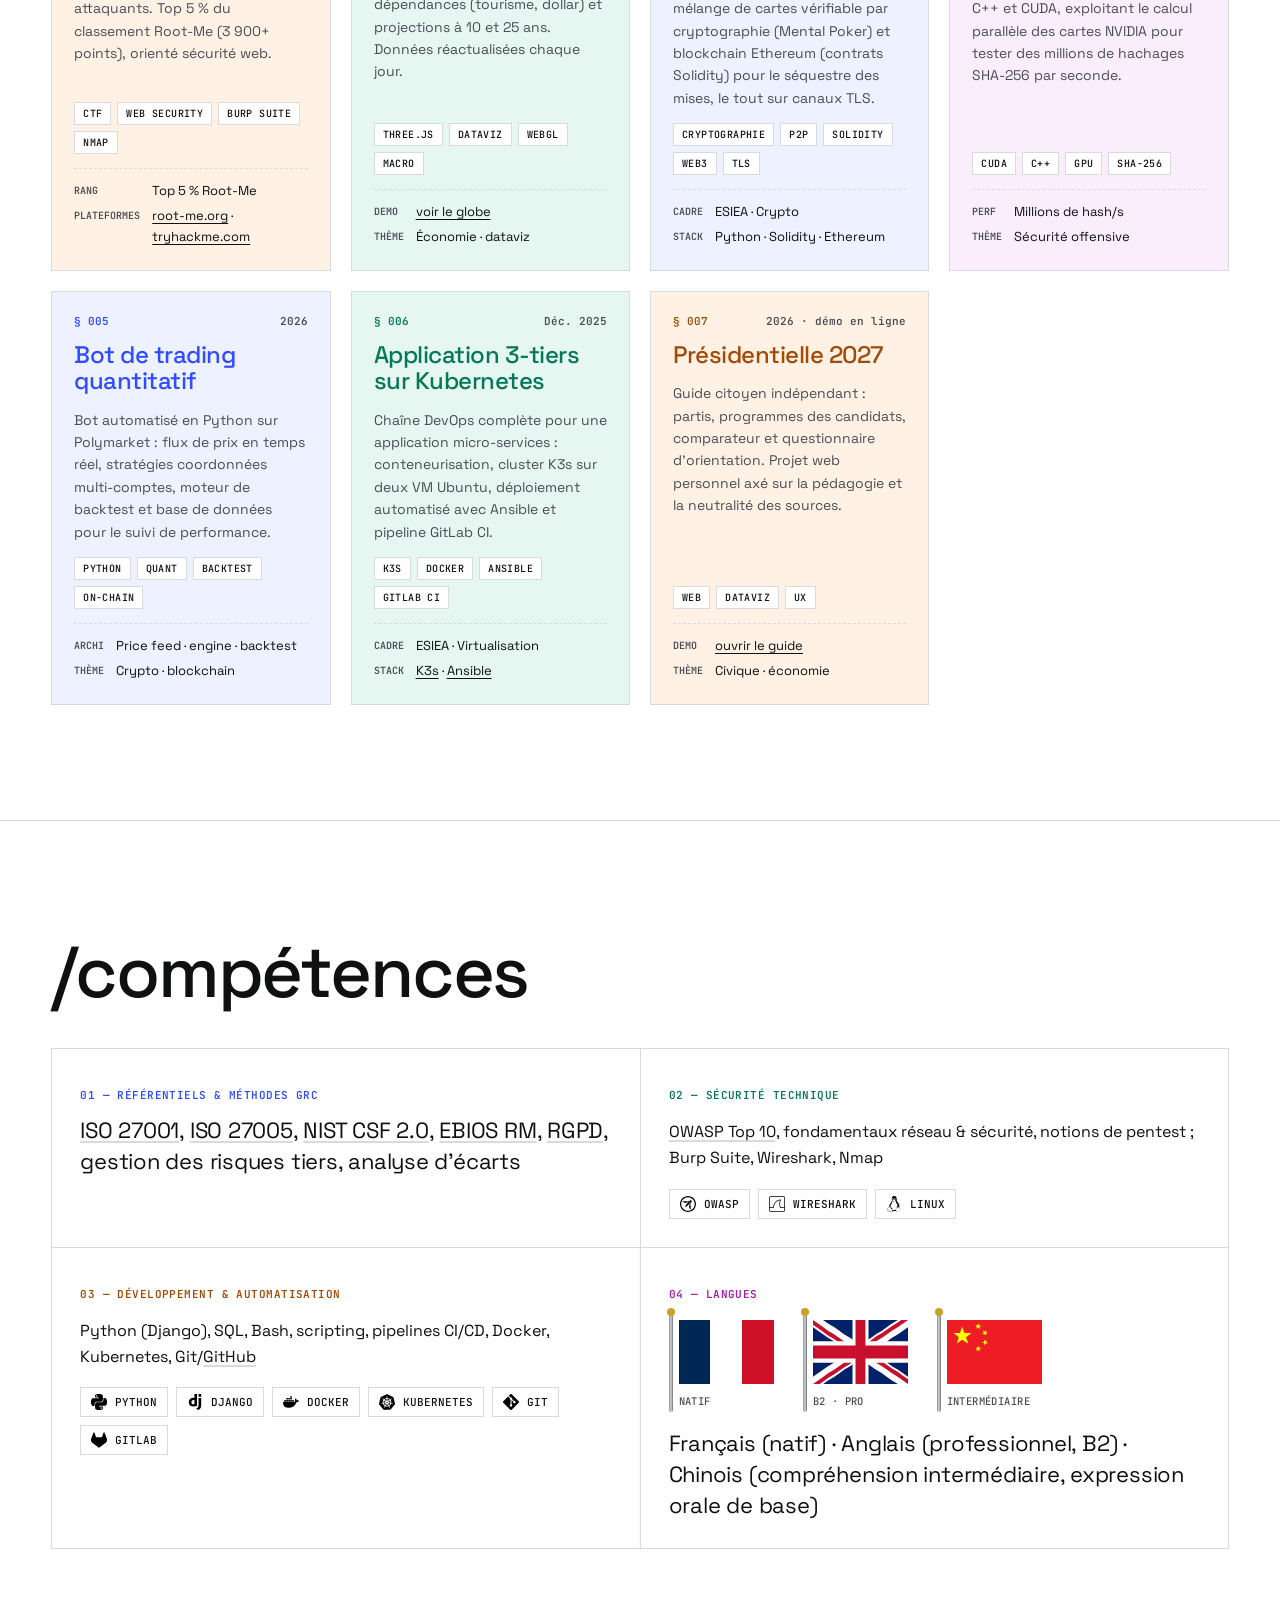
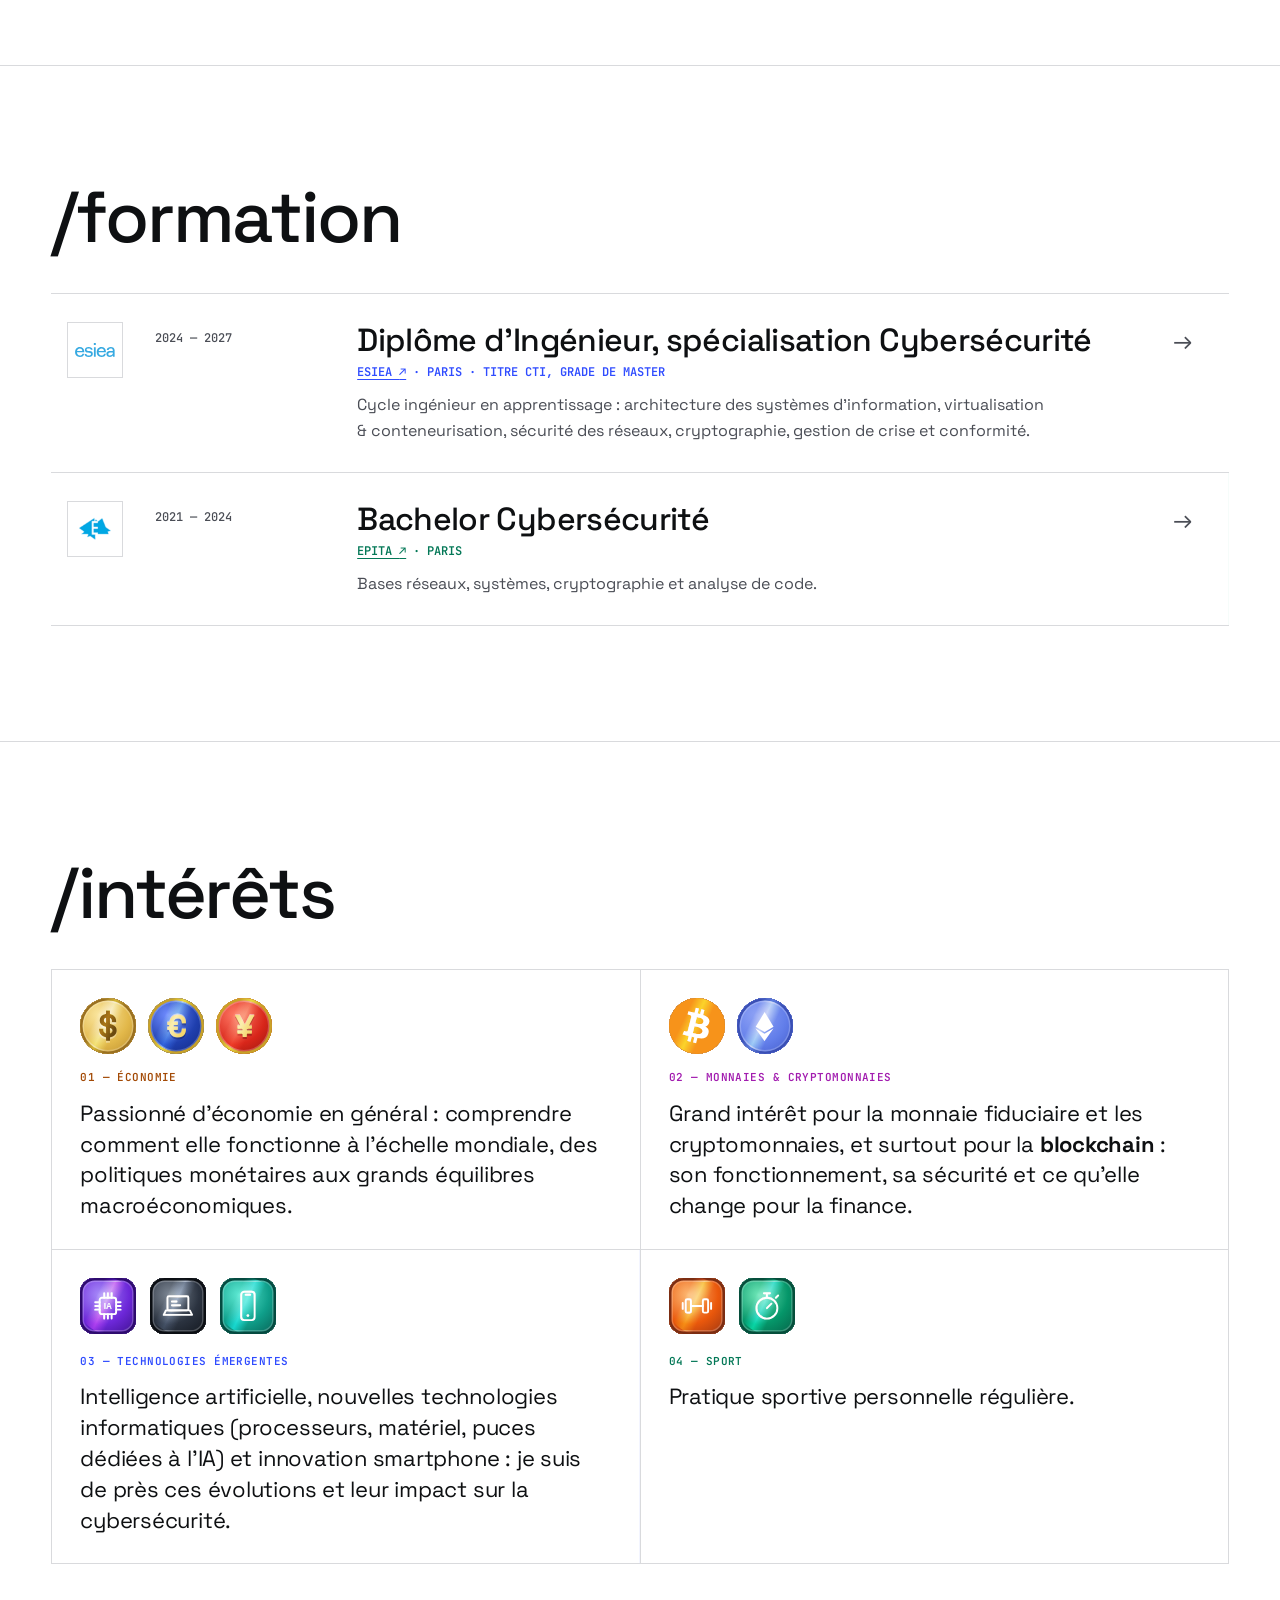
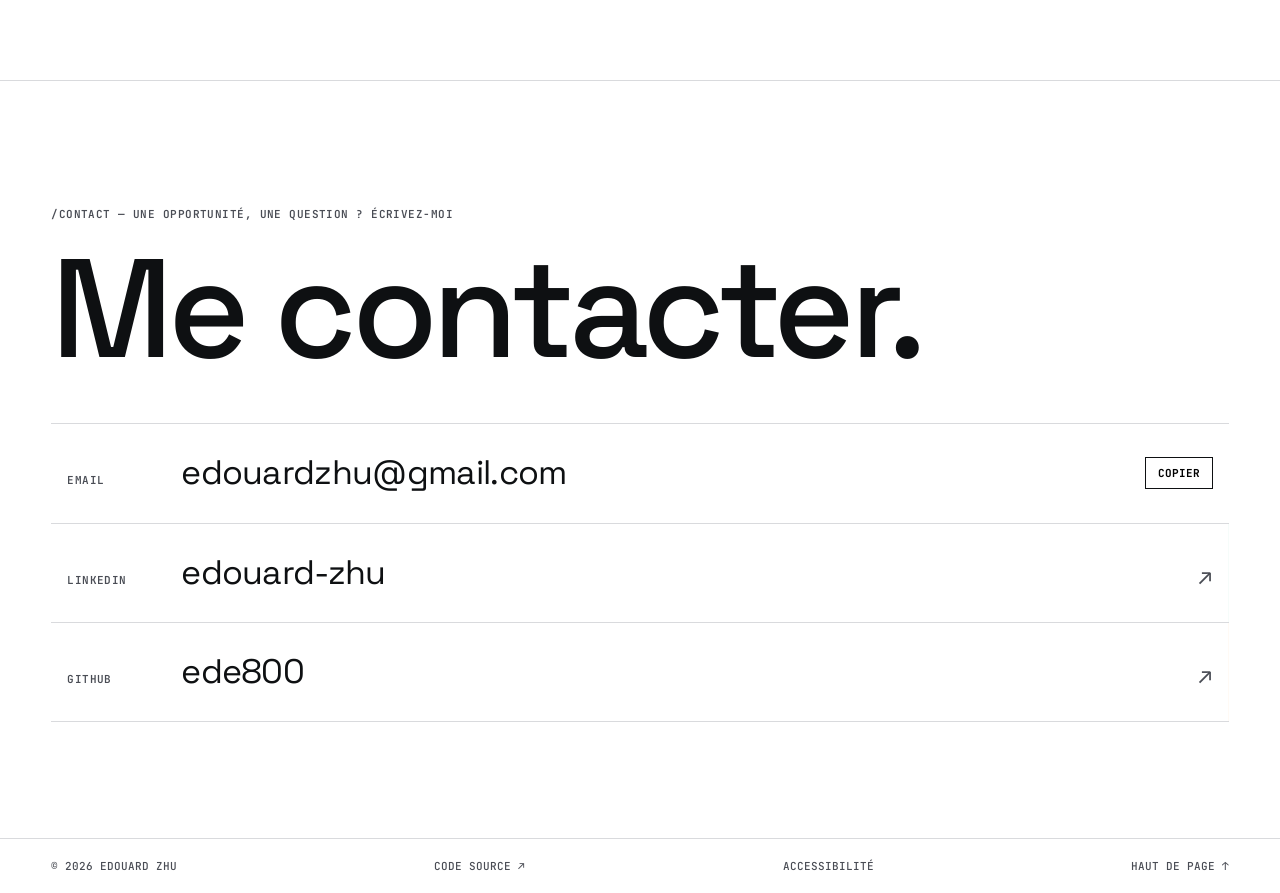
==== commit a791f182: "Reformule les informations sensibles du poste LVMH Retire l'intitulé exact du service, les mesures t" ====
--- a/index.html
+++ b/index.html
@@ -76,10 +76,10 @@
     <div class="hero-grid">
       <p class="lead reveal">
         Élève ingénieur en cybersécurité à l'<a class="ln" href="https://www.esiea.fr" target="_blank" rel="noopener">ESIEA<span class="sr-only"> (nouvel onglet)</span></a>
-        (diplôme en septembre 2027), en alternance depuis 2024 à la Direction IT Groupe de
+        (diplôme en septembre 2027), en alternance depuis 2024 au sein de l'équipe cybersécurité Groupe de
         <a class="ln" href="https://www.lvmh.com" target="_blank" rel="noopener">LVMH<span class="sr-only"> (nouvel onglet)</span></a> sur la gouvernance et la conformité
         cybersécurité. Pilotage de campagnes <a class="ln" href="https://www.nist.gov/cyberframework" target="_blank" rel="noopener">NIST CSF 2.0<span class="sr-only"> (nouvel onglet)</span></a>,
-        gestion des risques tiers et conception d'outils d'auto-évaluation, avec une base solide en
+        gestion des risques tiers et outillage de la conformité, avec une base solide en
         <strong>développement sécurisé</strong> (Python/Django). Ouvert à la mobilité internationale.
       </p>
       <div class="cta reveal">
@@ -132,14 +132,14 @@
         <div class="r-when">Sept. 2024 — Août 2027</div>
         <div class="r-what">
           <h3>Alternant Gouvernance &amp; Conformité Cybersécurité</h3>
-          <p class="r-org accent"><a href="https://www.lvmh.com" target="_blank" rel="noopener">LVMH <span aria-hidden="true">↗</span><span class="sr-only"> (nouvel onglet)</span></a> · Direction IT Groupe, Cybersécurité Groupe (Design &amp; Compliance) · Paris</p>
+          <p class="r-org accent"><a href="https://www.lvmh.com" target="_blank" rel="noopener">LVMH <span aria-hidden="true">↗</span><span class="sr-only"> (nouvel onglet)</span></a> · Cybersécurité Groupe, Gouvernance &amp; Conformité · Paris</p>
           <ul>
-            <li><strong>Gestion des risques tiers (TPRM) &amp; Security by Design :</strong> évaluation de la maturité cyber des prestataires (SaaS, cloud, TMA) avant contractualisation : classification CIAT des enjeux, questionnaires de sécurité, vérification des preuves (ISO 27001, SOC 2) et avis favorable, sous conditions ou défavorable.</li>
-            <li><strong>Mesures proportionnées au risque :</strong> définition de mesures compensatoires (fédération d'identité &amp; MFA, filtrage IP, chiffrement AES-256) et de Plans d'Assurance Sécurité, traduits en clauses contractuelles avec les Achats, le Juridique et le DPO.</li>
-            <li><strong>Campagne de conformité NIST CSF 2.0 :</strong> pilotage du contrôle des 6 fonctions (Govern, Identify, Protect, Detect, Respond, Recover) auprès de 32 Maisons du Groupe ; conception de l'application d'auto-évaluation utilisée par les entités.</li>
-            <li><strong>Blueprints sécurisés :</strong> mise en conformité du catalogue de solutions recommandées aux Maisons, dans un projet de standardisation de 3 ans coordonné avec plus de 20 interlocuteurs du Groupe.</li>
+            <li><strong>Gestion des risques tiers (TPRM) &amp; Security by Design :</strong> évaluation de la maturité cyber des fournisseurs et solutions tierces avant contractualisation : analyse des enjeux de sécurité, questionnaires, revue des preuves de conformité (ISO 27001, SOC 2) et formulation d'un avis de sécurité argumenté.</li>
+            <li><strong>Mesures proportionnées au risque :</strong> recommandation de mesures de sécurité adaptées au niveau de risque et formalisation d'exigences contractuelles, en lien avec les Achats, le Juridique et la protection des données.</li>
+            <li><strong>Campagne de conformité NIST CSF 2.0 :</strong> contribution au pilotage d'une campagne d'évaluation sur les 6 fonctions du référentiel (Govern, Identify, Protect, Detect, Respond, Recover) auprès de nombreuses entités du Groupe, et conception d'un outil d'auto-évaluation.</li>
+            <li><strong>Architectures de référence sécurisées :</strong> intégration des exigences de sécurité dans un programme de standardisation à l'échelle du Groupe, en coordination avec de nombreuses parties prenantes métiers et techniques.</li>
           </ul>
-          <div class="chips"><span>TPRM</span><span>SECURITY BY DESIGN</span><span>CIAT</span><span>NIST CSF 2.0</span><span>ISO 27001</span><span>NIS 2</span><span>RGPD</span></div>
+          <div class="chips"><span>TPRM</span><span>SECURITY BY DESIGN</span><span>ANALYSE DE RISQUES</span><span>NIST CSF 2.0</span><span>ISO 27001</span><span>NIS 2</span><span>RGPD</span></div>
         </div>
         <div class="r-arrow" aria-hidden="true">→</div>
       </div>
--- a/assets/anim.css
+++ b/assets/anim.css
@@ -238,3 +238,26 @@
 .to-top .ring-bg { stroke: var(--line); }
 .to-top .ring { stroke: var(--accent); stroke-dasharray: 100; stroke-dashoffset: calc(100 - var(--p, 0) * 100); }
 @media print { .to-top { display: none !important; } }
+
+/* Emplacement de logo vide : masqué sur mobile (garde l'alignement sur grand écran) */
+@media (max-width: 759px) { .r-logo:empty { display: none; } }
+
+/* ---------- Pièces sur téléphone / tablette ----------
+   L'empilement 3D (tranche en 12 disques + 2 faces) s'affiche mal sur les navigateurs
+   mobiles (Safari iOS surtout : tranche qui passe devant la face, scintillement).
+   Sur écran tactile, on simule la rotation en 2D : la pièce s'affine puis se retourne,
+   avec une tranche dessinée par une ombre portée. */
+@media (hover: none), (max-width: 760px) {
+  .coin { perspective: none; }
+  .coin-spin { transform-style: flat; animation-name: flip2d; will-change: transform; }
+  .coin-edge, .coin-face.back { display: none; }
+  .coin-face.front { transform: none; backface-visibility: visible; box-shadow: inset 0 0 0 calc(var(--size) * .045) var(--rim), inset 0 0 0 calc(var(--size) * .07) rgba(255, 255, 255, .22), calc(var(--size) * .05) 0 0 var(--rim); }
+  .coin-face::after { mix-blend-mode: normal; opacity: .45; }
+  .coin-tile .coin-spin { animation-name: tilt2d; }
+}
+@keyframes flip2d {
+  0%, 50%, 100% { transform: scaleX(1); animation-timing-function: cubic-bezier(.5, 0, .9, .6); }
+  25%, 75% { transform: scaleX(.07); animation-timing-function: cubic-bezier(.1, .4, .5, 1); }
+}
+@keyframes tilt2d { 0%, 100% { transform: scaleX(.82) skewY(-4deg); } 50% { transform: scaleX(.82) skewY(4deg); } }
+@media (prefers-reduced-motion: reduce) and (hover: none), (prefers-reduced-motion: reduce) and (max-width: 760px) { .coin-spin { transform: none !important; } }
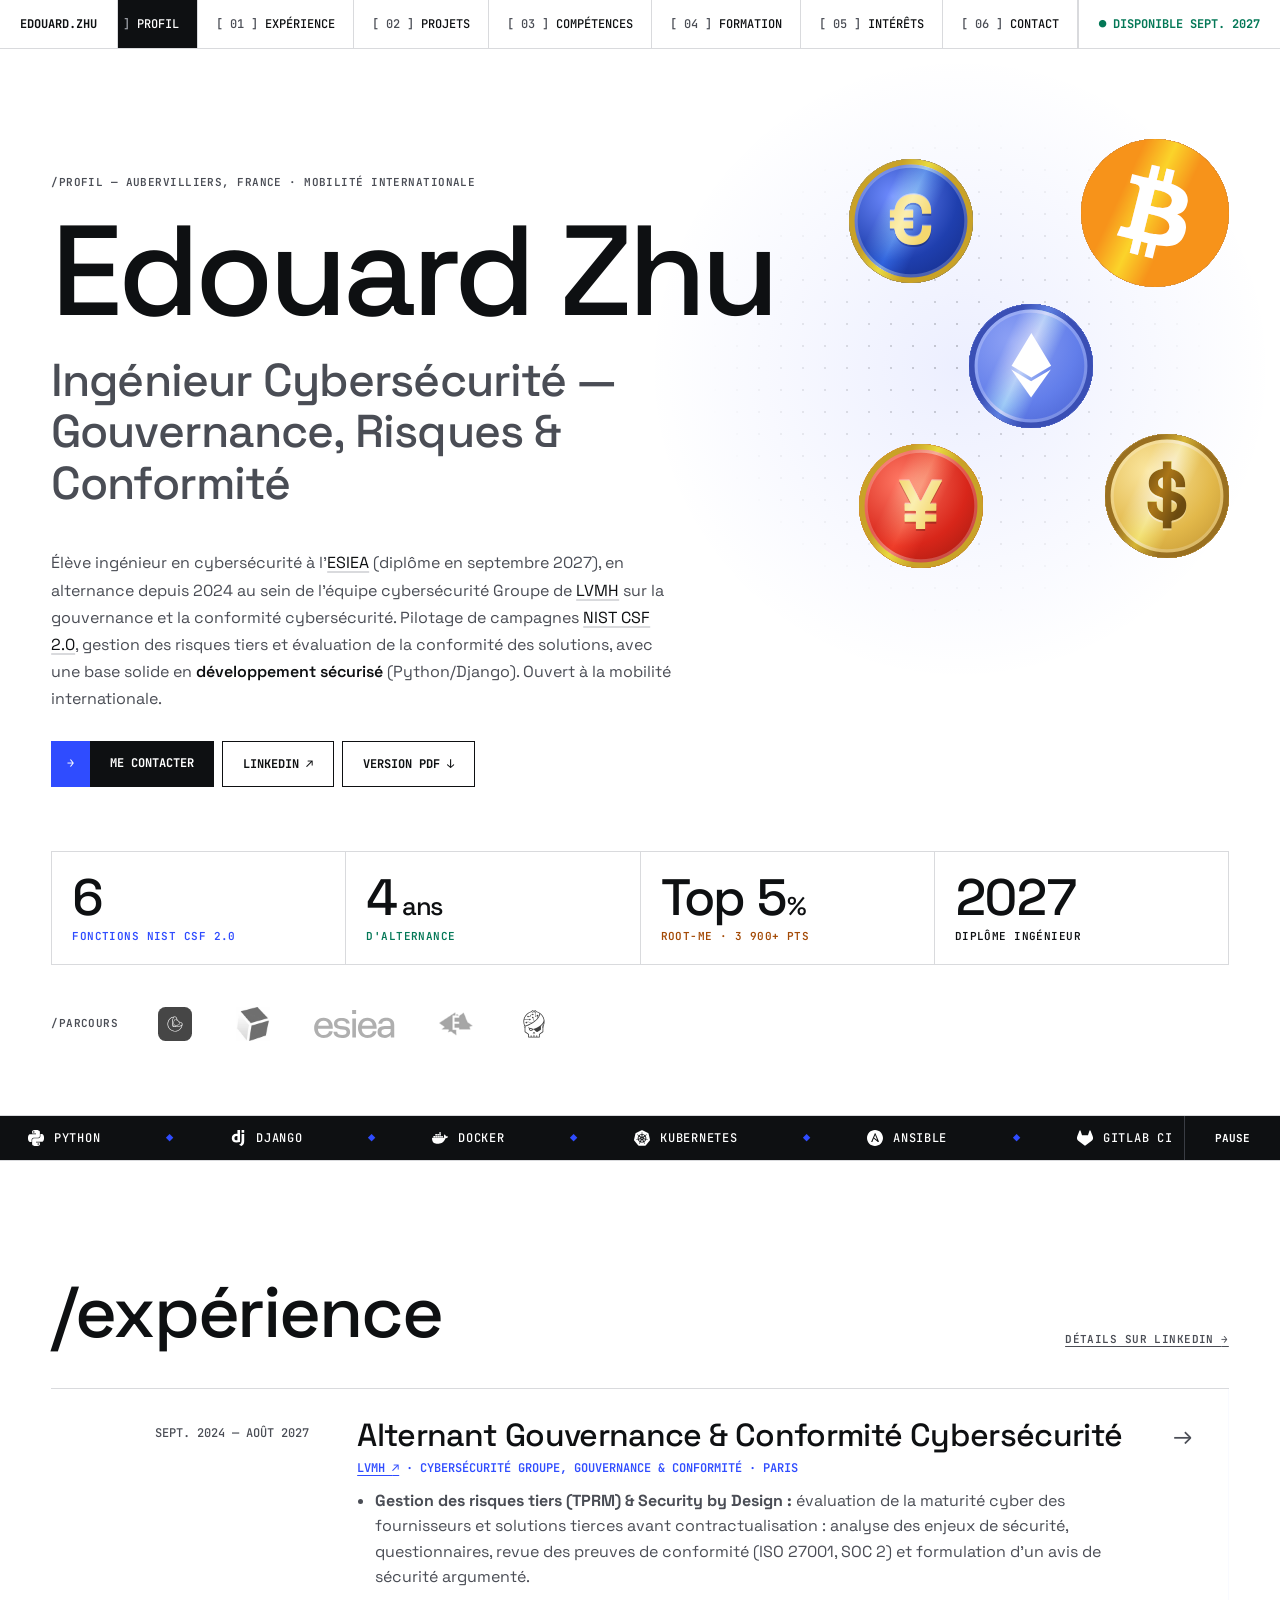
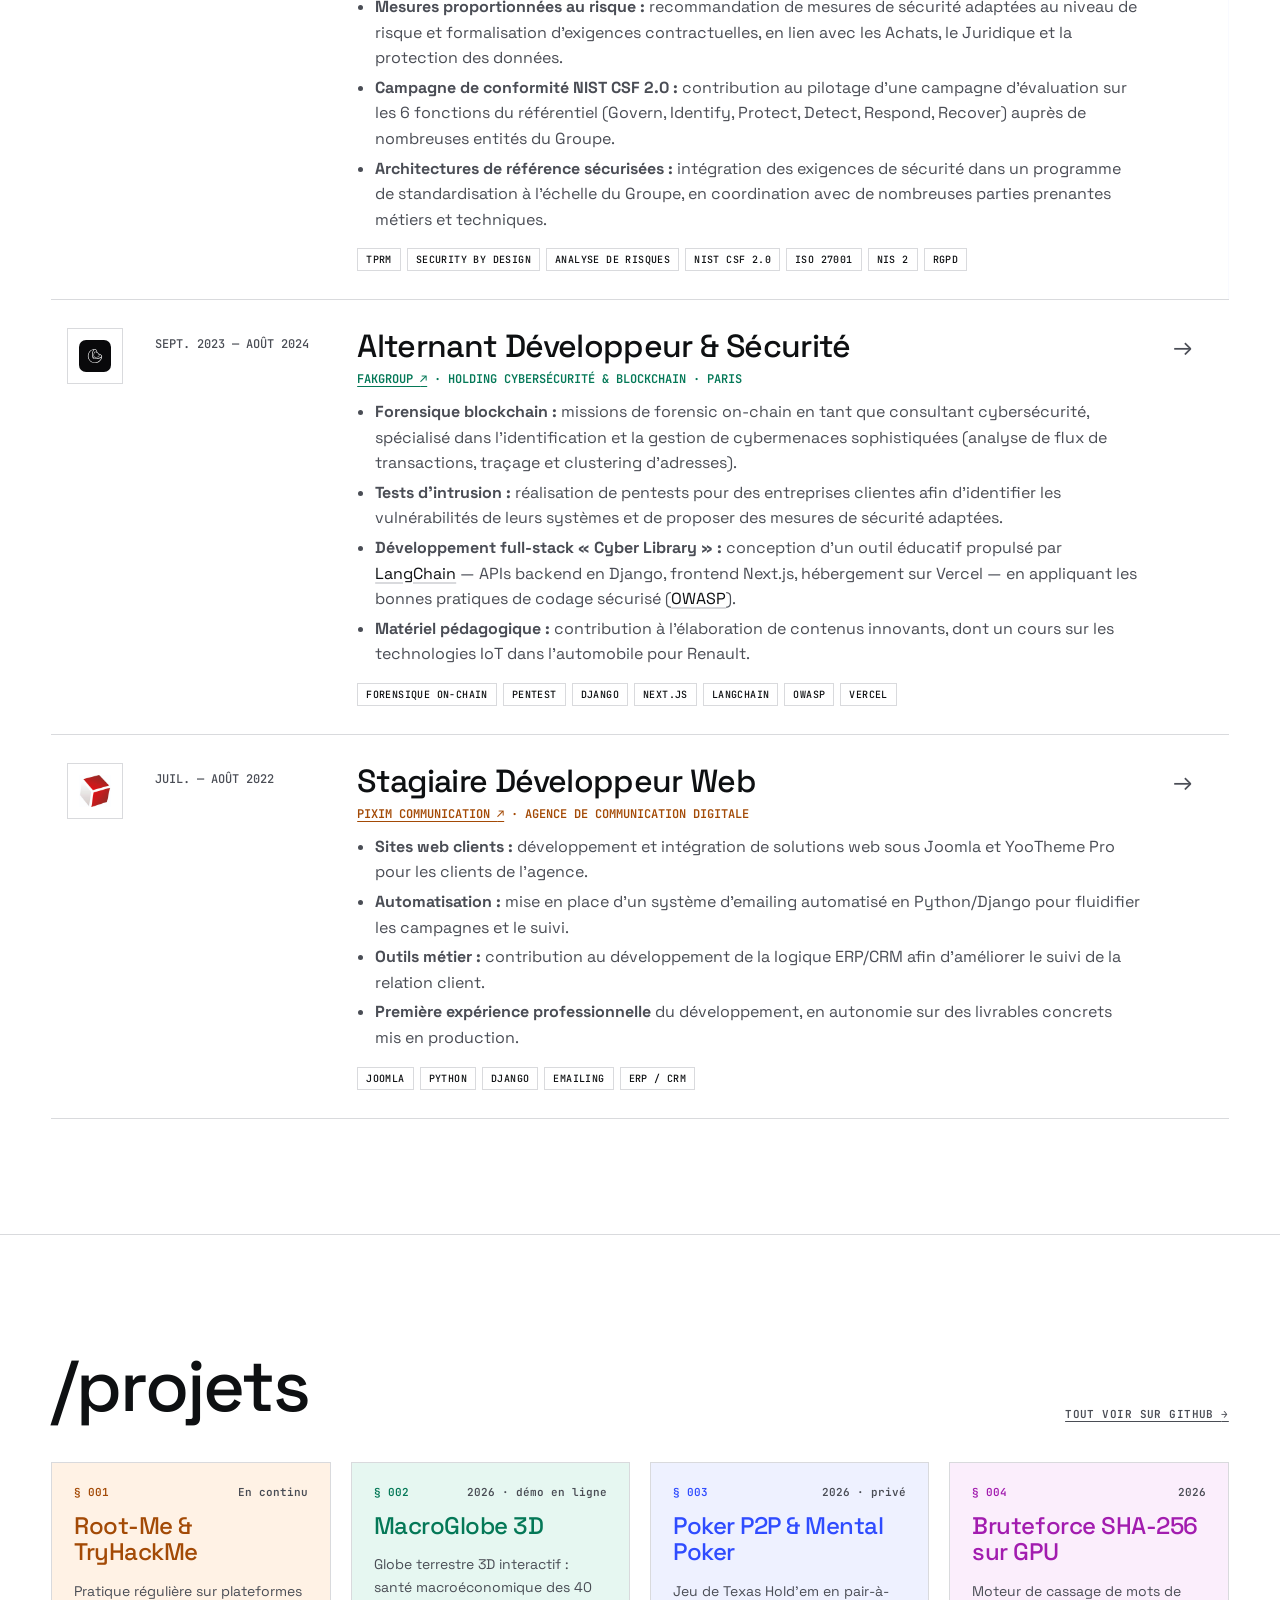
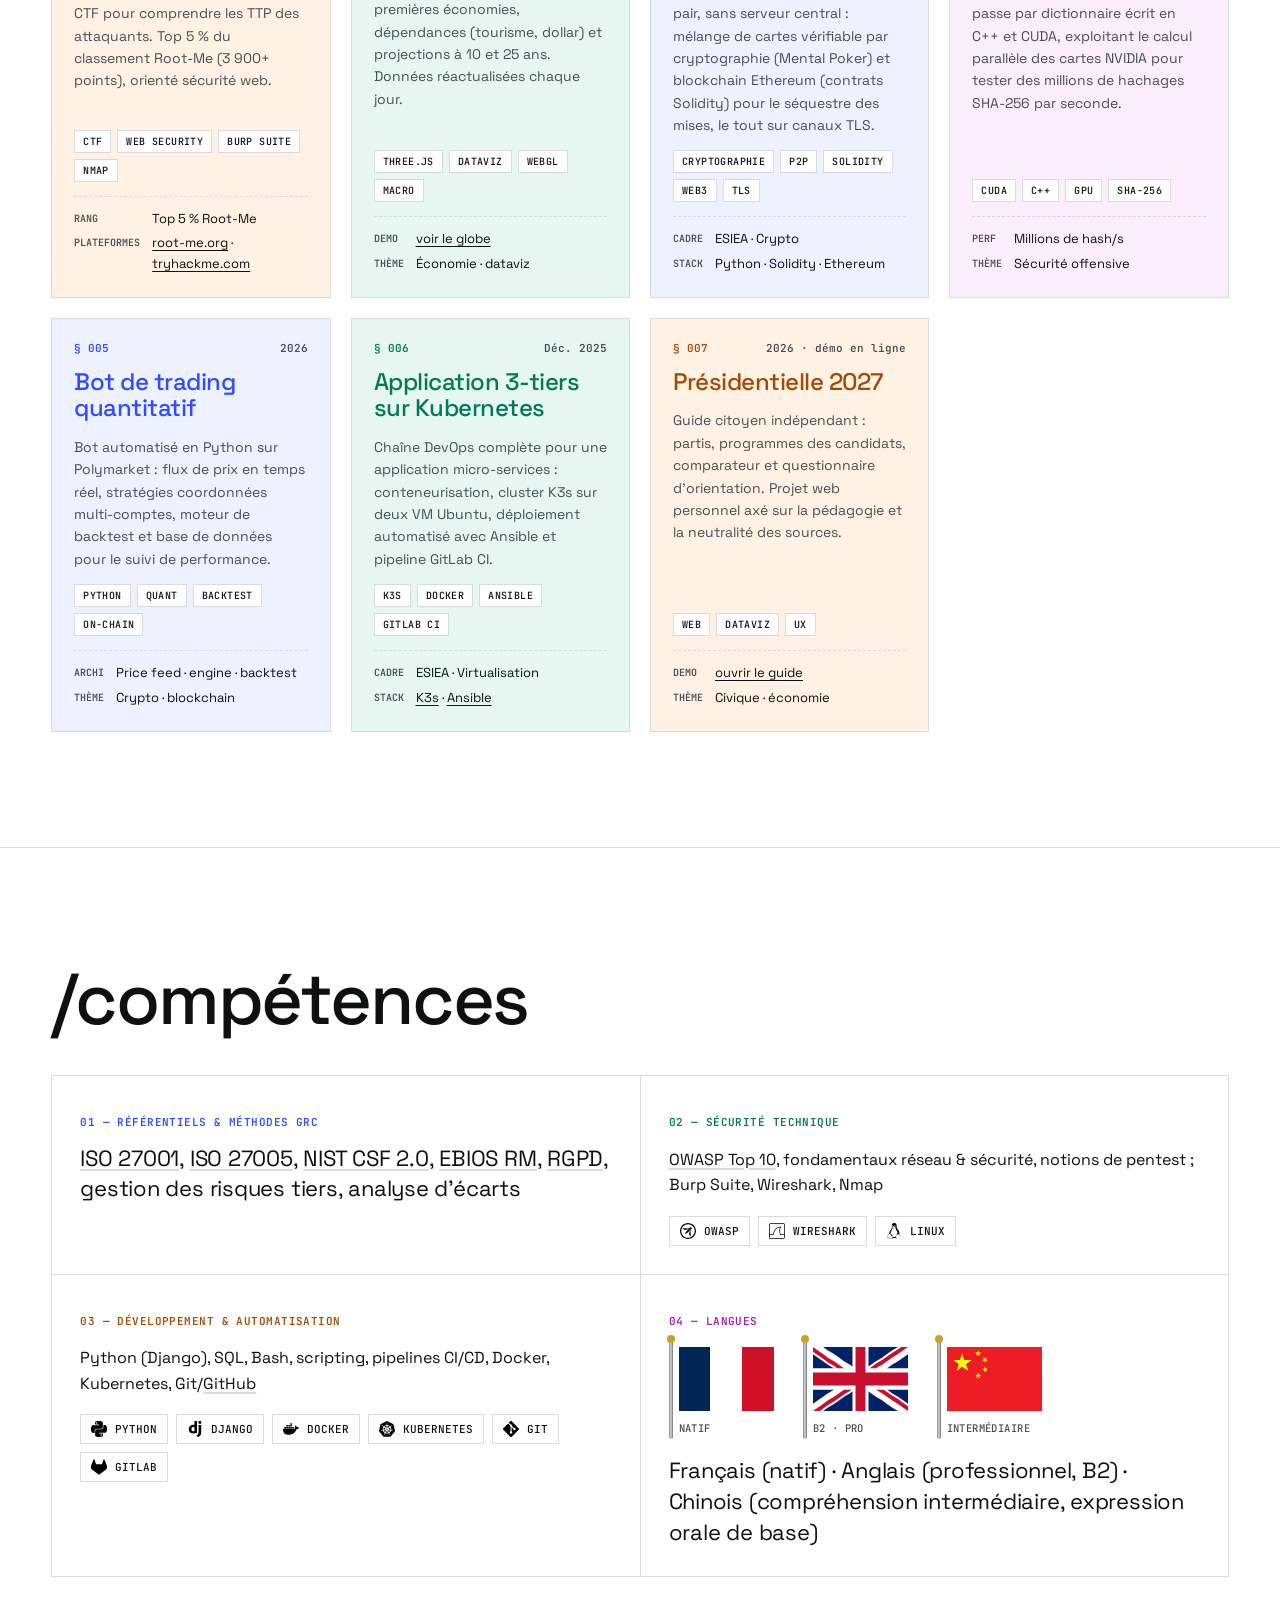
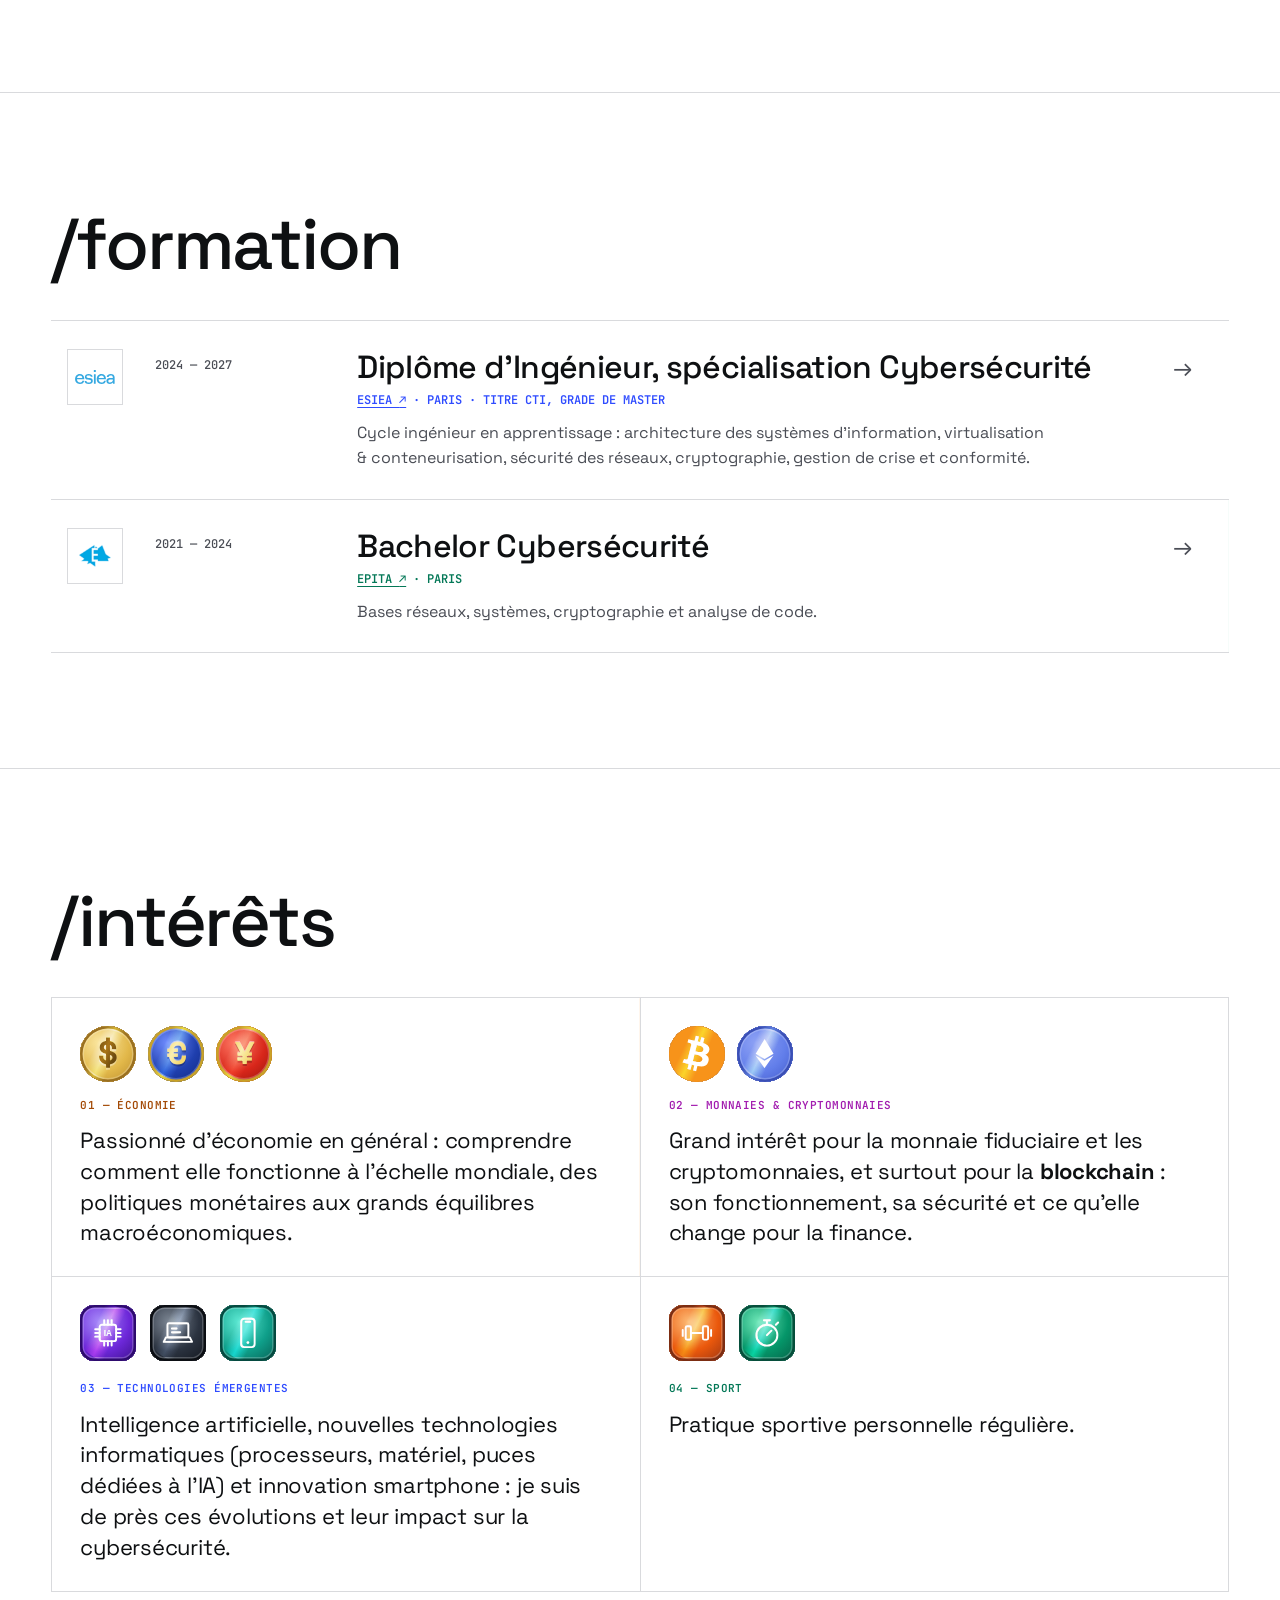
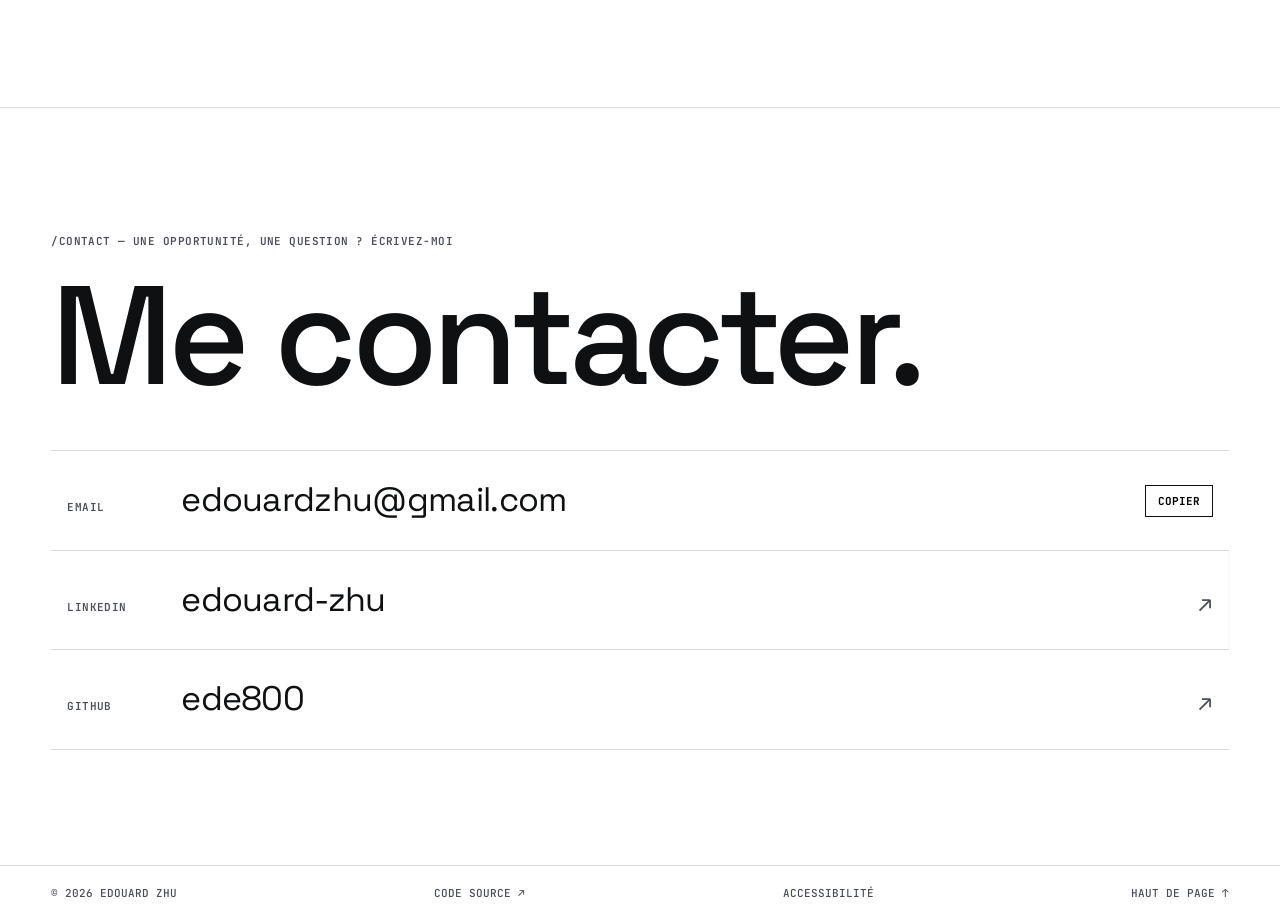
==== commit da43bd37: "Retire la mention d'outil d'auto-évaluation Co-Authored-By: Claude Opus 5.5 <noreply@anthropic.com> " ====
--- a/index.html
+++ b/index.html
@@ -79,7 +79,7 @@
         (diplôme en septembre 2027), en alternance depuis 2024 au sein de l'équipe cybersécurité Groupe de
         <a class="ln" href="https://www.lvmh.com" target="_blank" rel="noopener">LVMH<span class="sr-only"> (nouvel onglet)</span></a> sur la gouvernance et la conformité
         cybersécurité. Pilotage de campagnes <a class="ln" href="https://www.nist.gov/cyberframework" target="_blank" rel="noopener">NIST CSF 2.0<span class="sr-only"> (nouvel onglet)</span></a>,
-        gestion des risques tiers et outillage de la conformité, avec une base solide en
+        gestion des risques tiers et évaluation de la conformité des solutions, avec une base solide en
         <strong>développement sécurisé</strong> (Python/Django). Ouvert à la mobilité internationale.
       </p>
       <div class="cta reveal">
@@ -136,7 +136,7 @@
           <ul>
             <li><strong>Gestion des risques tiers (TPRM) &amp; Security by Design :</strong> évaluation de la maturité cyber des fournisseurs et solutions tierces avant contractualisation : analyse des enjeux de sécurité, questionnaires, revue des preuves de conformité (ISO 27001, SOC 2) et formulation d'un avis de sécurité argumenté.</li>
             <li><strong>Mesures proportionnées au risque :</strong> recommandation de mesures de sécurité adaptées au niveau de risque et formalisation d'exigences contractuelles, en lien avec les Achats, le Juridique et la protection des données.</li>
-            <li><strong>Campagne de conformité NIST CSF 2.0 :</strong> contribution au pilotage d'une campagne d'évaluation sur les 6 fonctions du référentiel (Govern, Identify, Protect, Detect, Respond, Recover) auprès de nombreuses entités du Groupe, et conception d'un outil d'auto-évaluation.</li>
+            <li><strong>Campagne de conformité NIST CSF 2.0 :</strong> contribution au pilotage d'une campagne d'évaluation sur les 6 fonctions du référentiel (Govern, Identify, Protect, Detect, Respond, Recover) auprès de nombreuses entités du Groupe.</li>
             <li><strong>Architectures de référence sécurisées :</strong> intégration des exigences de sécurité dans un programme de standardisation à l'échelle du Groupe, en coordination avec de nombreuses parties prenantes métiers et techniques.</li>
           </ul>
           <div class="chips"><span>TPRM</span><span>SECURITY BY DESIGN</span><span>ANALYSE DE RISQUES</span><span>NIST CSF 2.0</span><span>ISO 27001</span><span>NIS 2</span><span>RGPD</span></div>
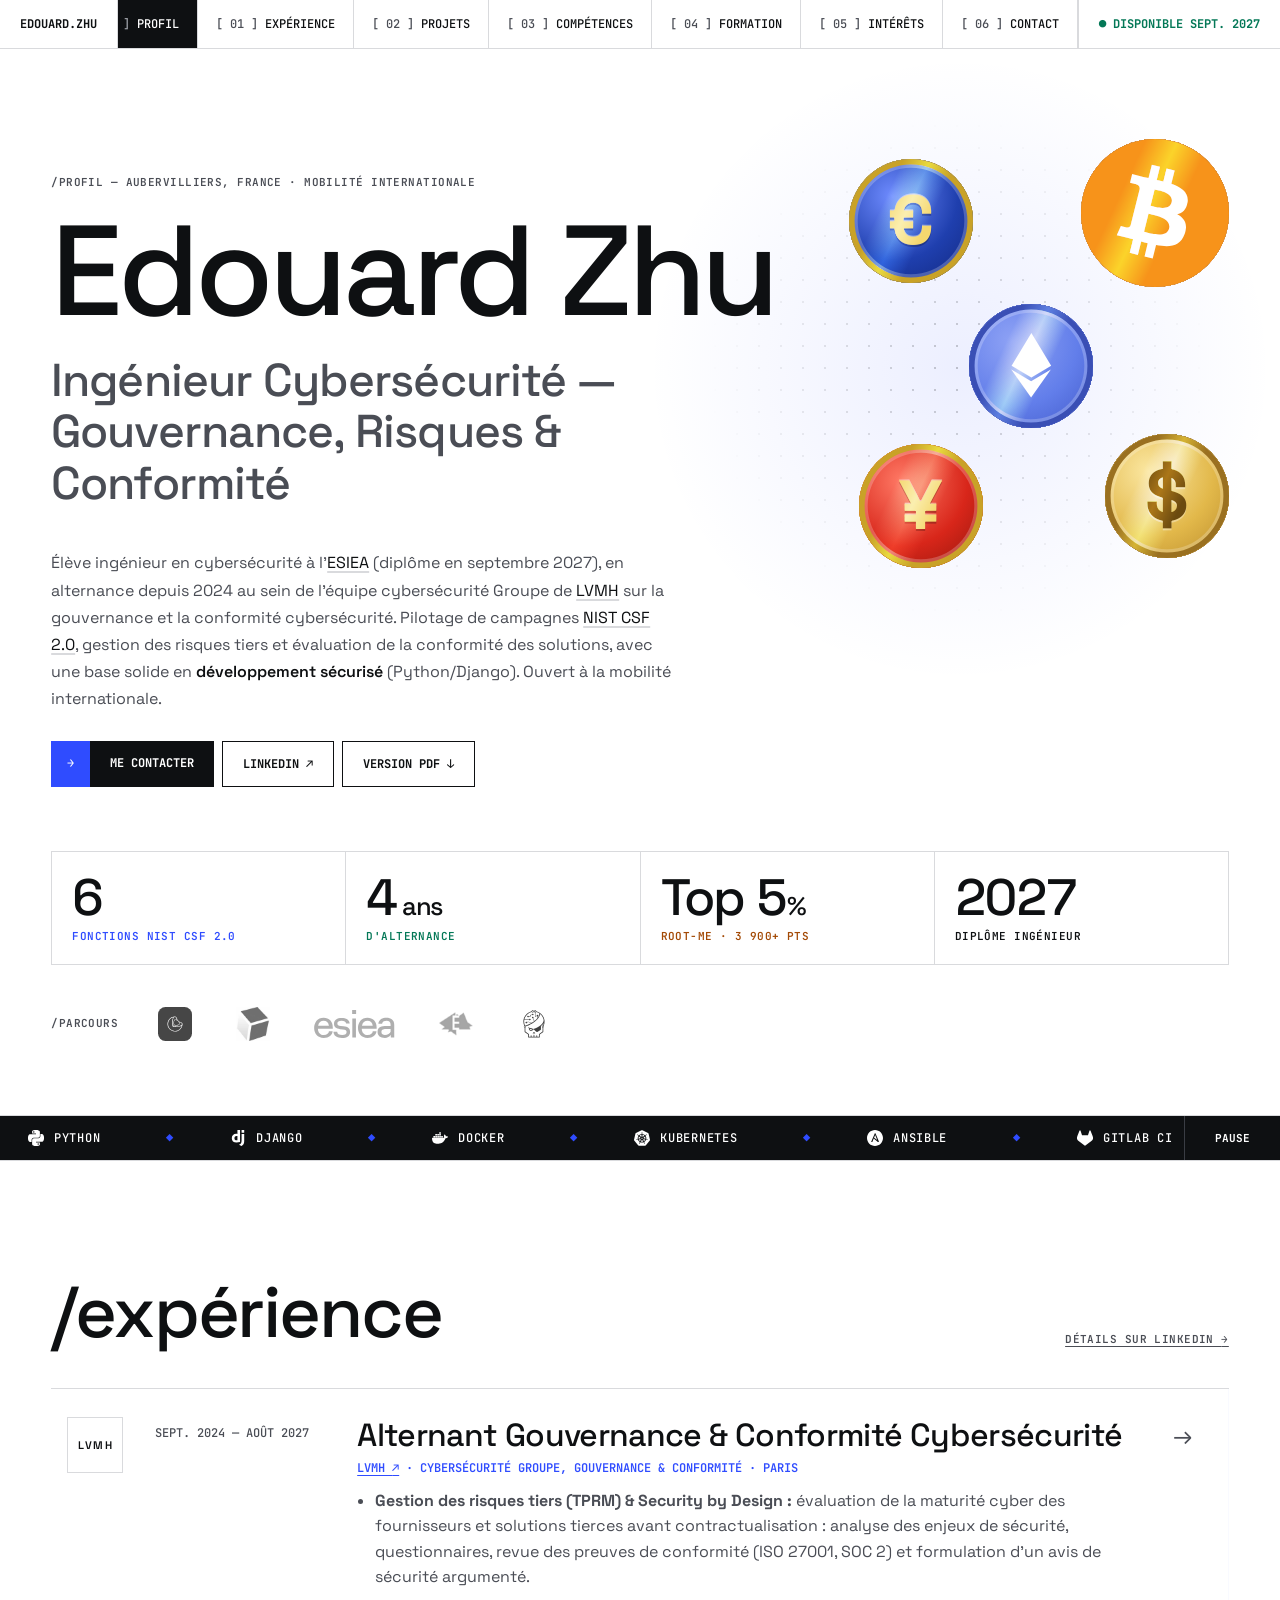
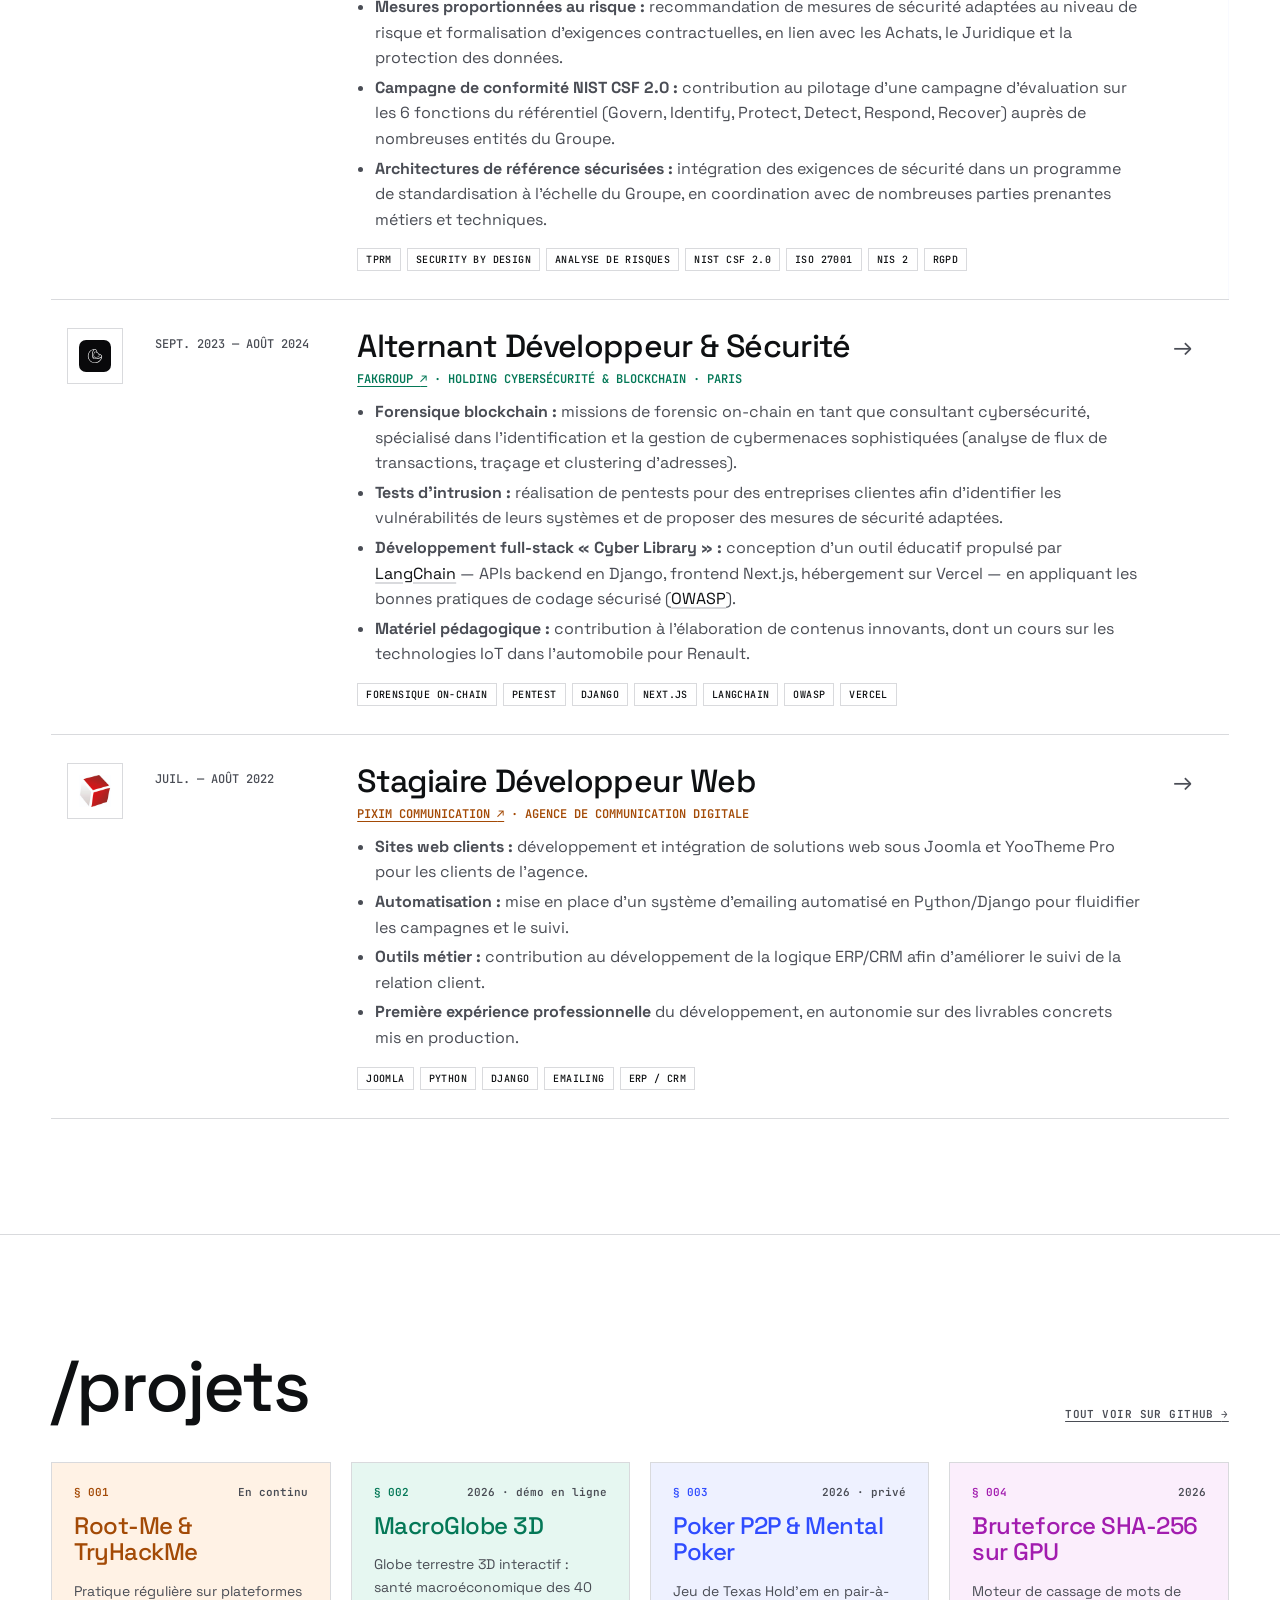
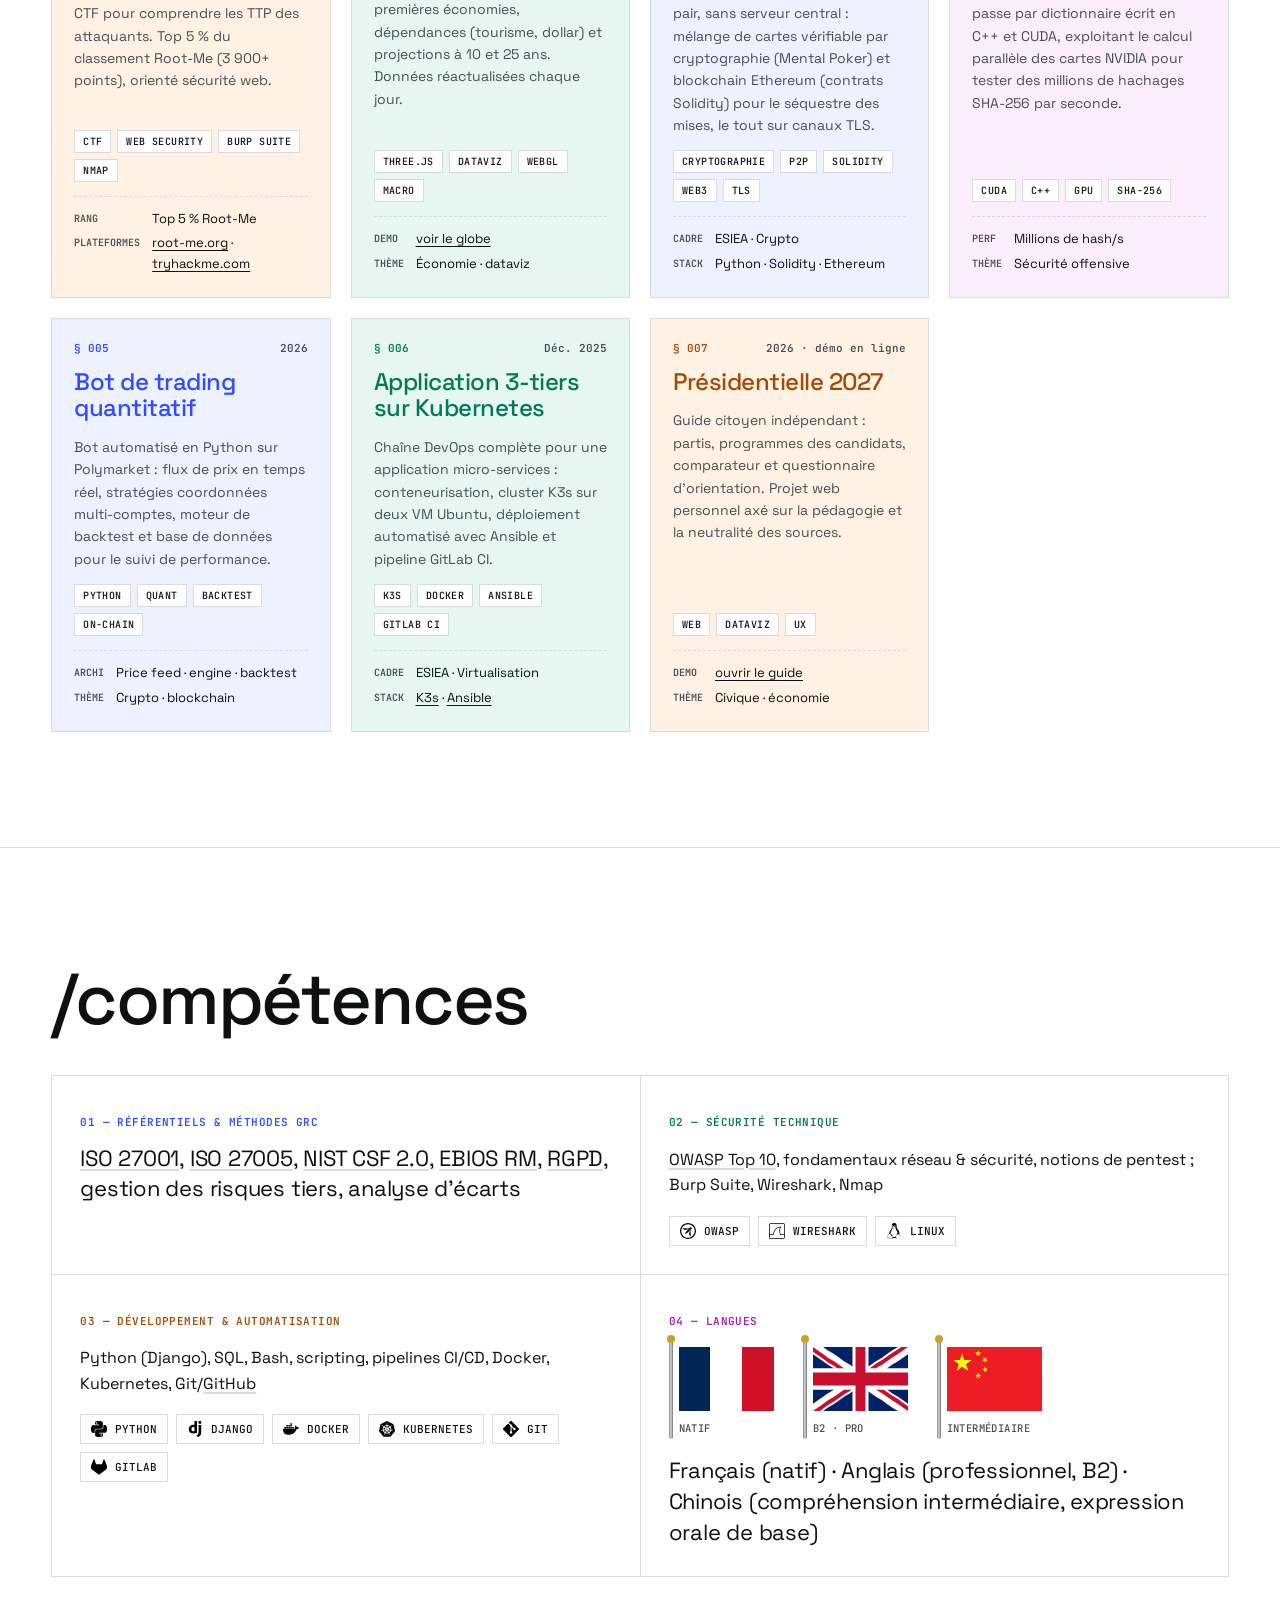
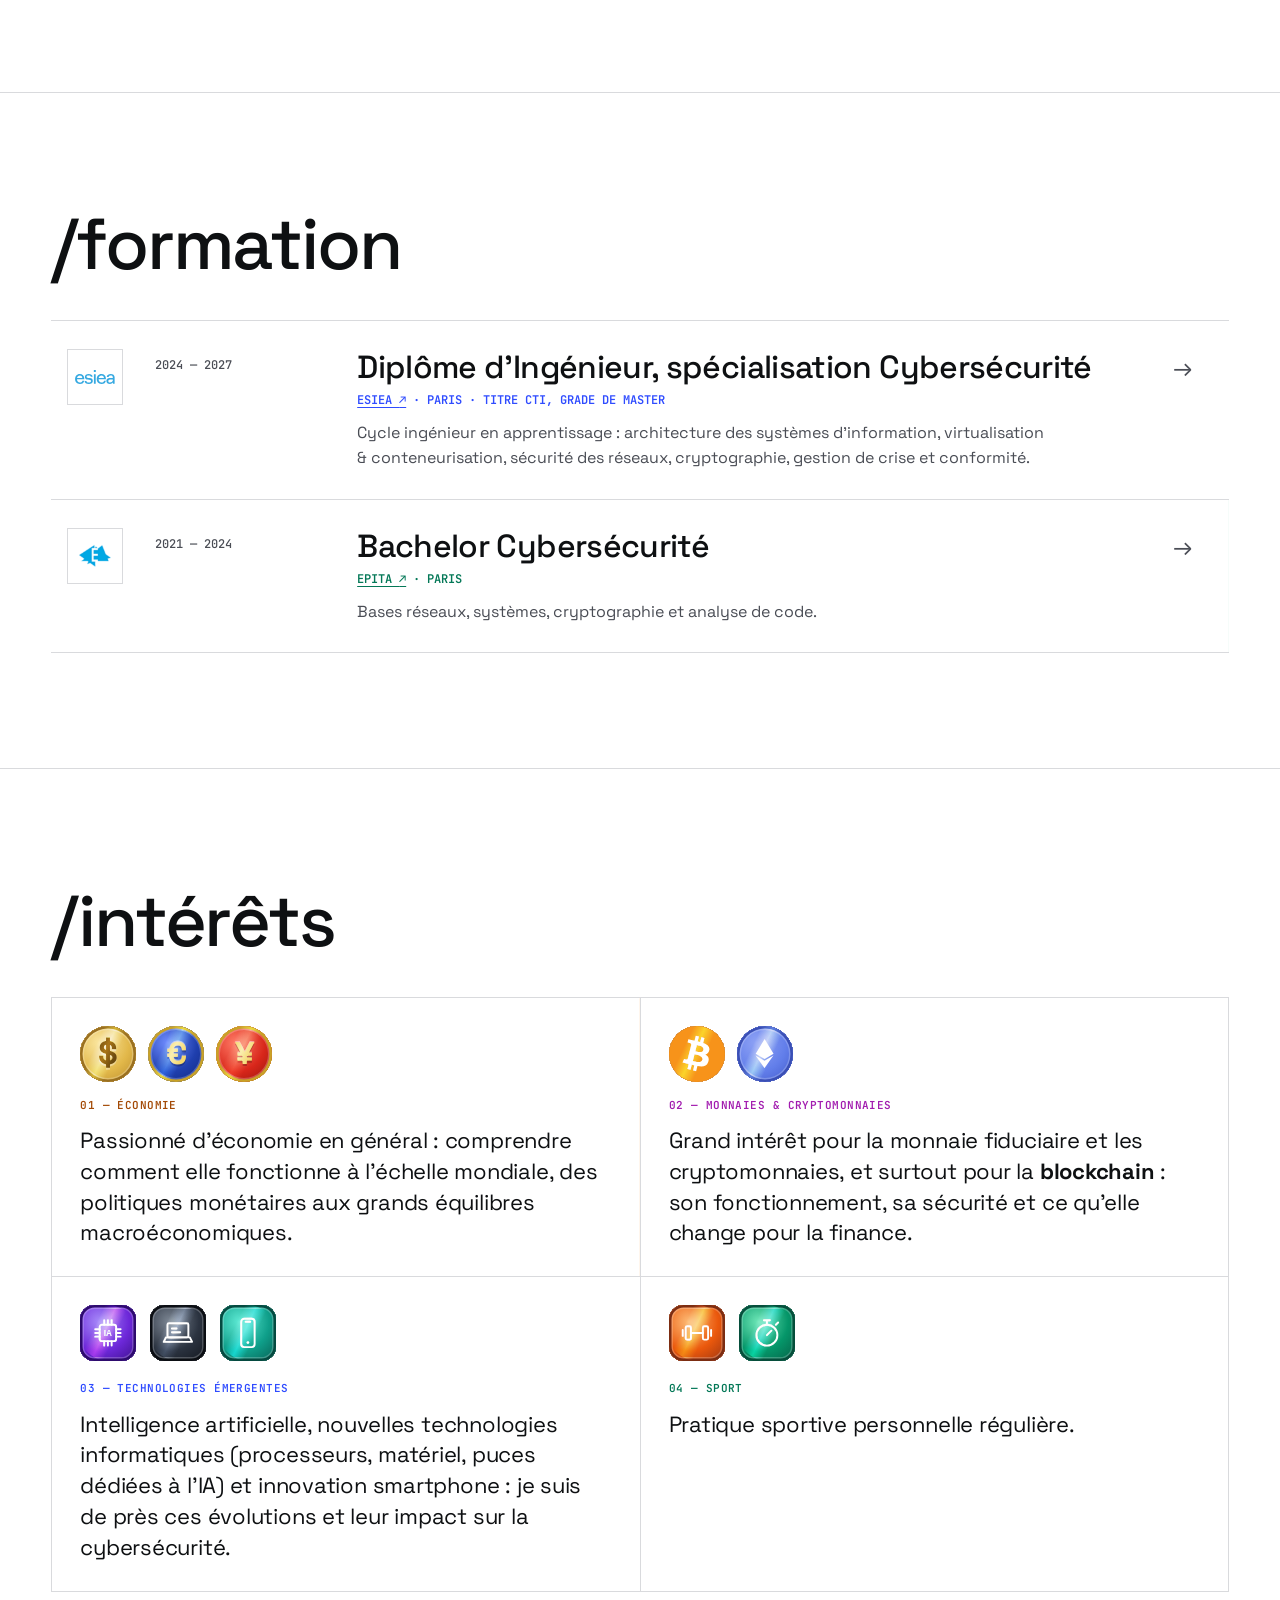
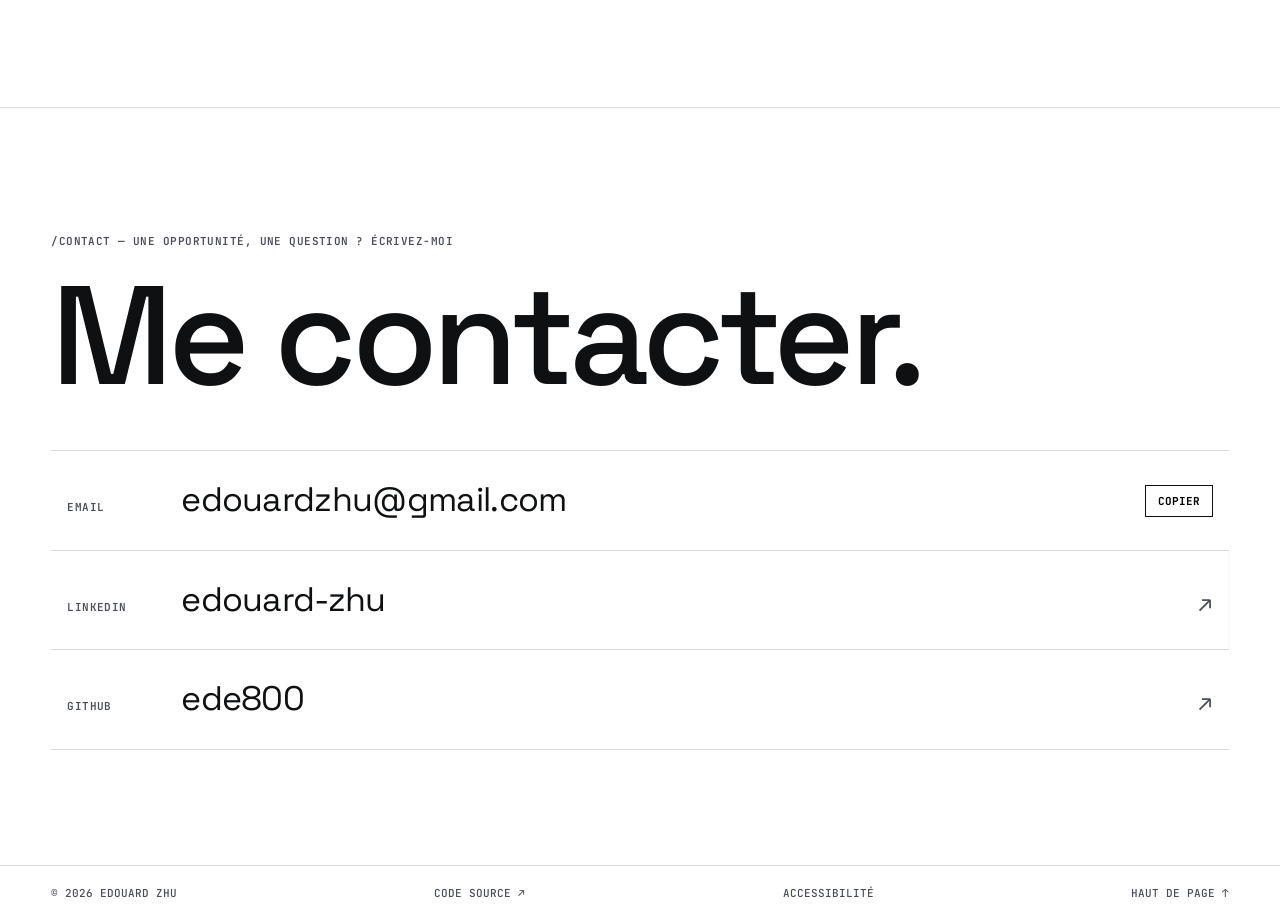
==== commit 268b3e60: "Affiche « LVMH » en texte à la place du logo Co-Authored-By: Claude Opus 5.5 <noreply@anthropic.com>" ====
--- a/index.html
+++ b/index.html
@@ -128,7 +128,7 @@
 
     <div class="reveal rows">
       <div class="row wash" style="--wash: var(--blue-soft)">
-        <div class="r-logo" aria-hidden="true" style="visibility:hidden"></div>
+        <div class="r-logo r-logo-text" aria-hidden="true"><span>LVMH</span></div>
         <div class="r-when">Sept. 2024 — Août 2027</div>
         <div class="r-what">
           <h3>Alternant Gouvernance &amp; Conformité Cybersécurité</h3>
--- a/assets/anim.css
+++ b/assets/anim.css
@@ -239,8 +239,8 @@
 .to-top .ring { stroke: var(--accent); stroke-dasharray: 100; stroke-dashoffset: calc(100 - var(--p, 0) * 100); }
 @media print { .to-top { display: none !important; } }
 
-/* Emplacement de logo vide : masqué sur mobile (garde l'alignement sur grand écran) */
-@media (max-width: 759px) { .r-logo:empty { display: none; } }
+/* Logo texte (à la place d'une image) */
+.r-logo-text span { font: 600 11px var(--font-body); letter-spacing: .14em; color: var(--ink); padding-left: .14em; }
 
 /* ---------- Pièces sur téléphone / tablette ----------
    L'empilement 3D (tranche en 12 disques + 2 faces) s'affiche mal sur les navigateurs
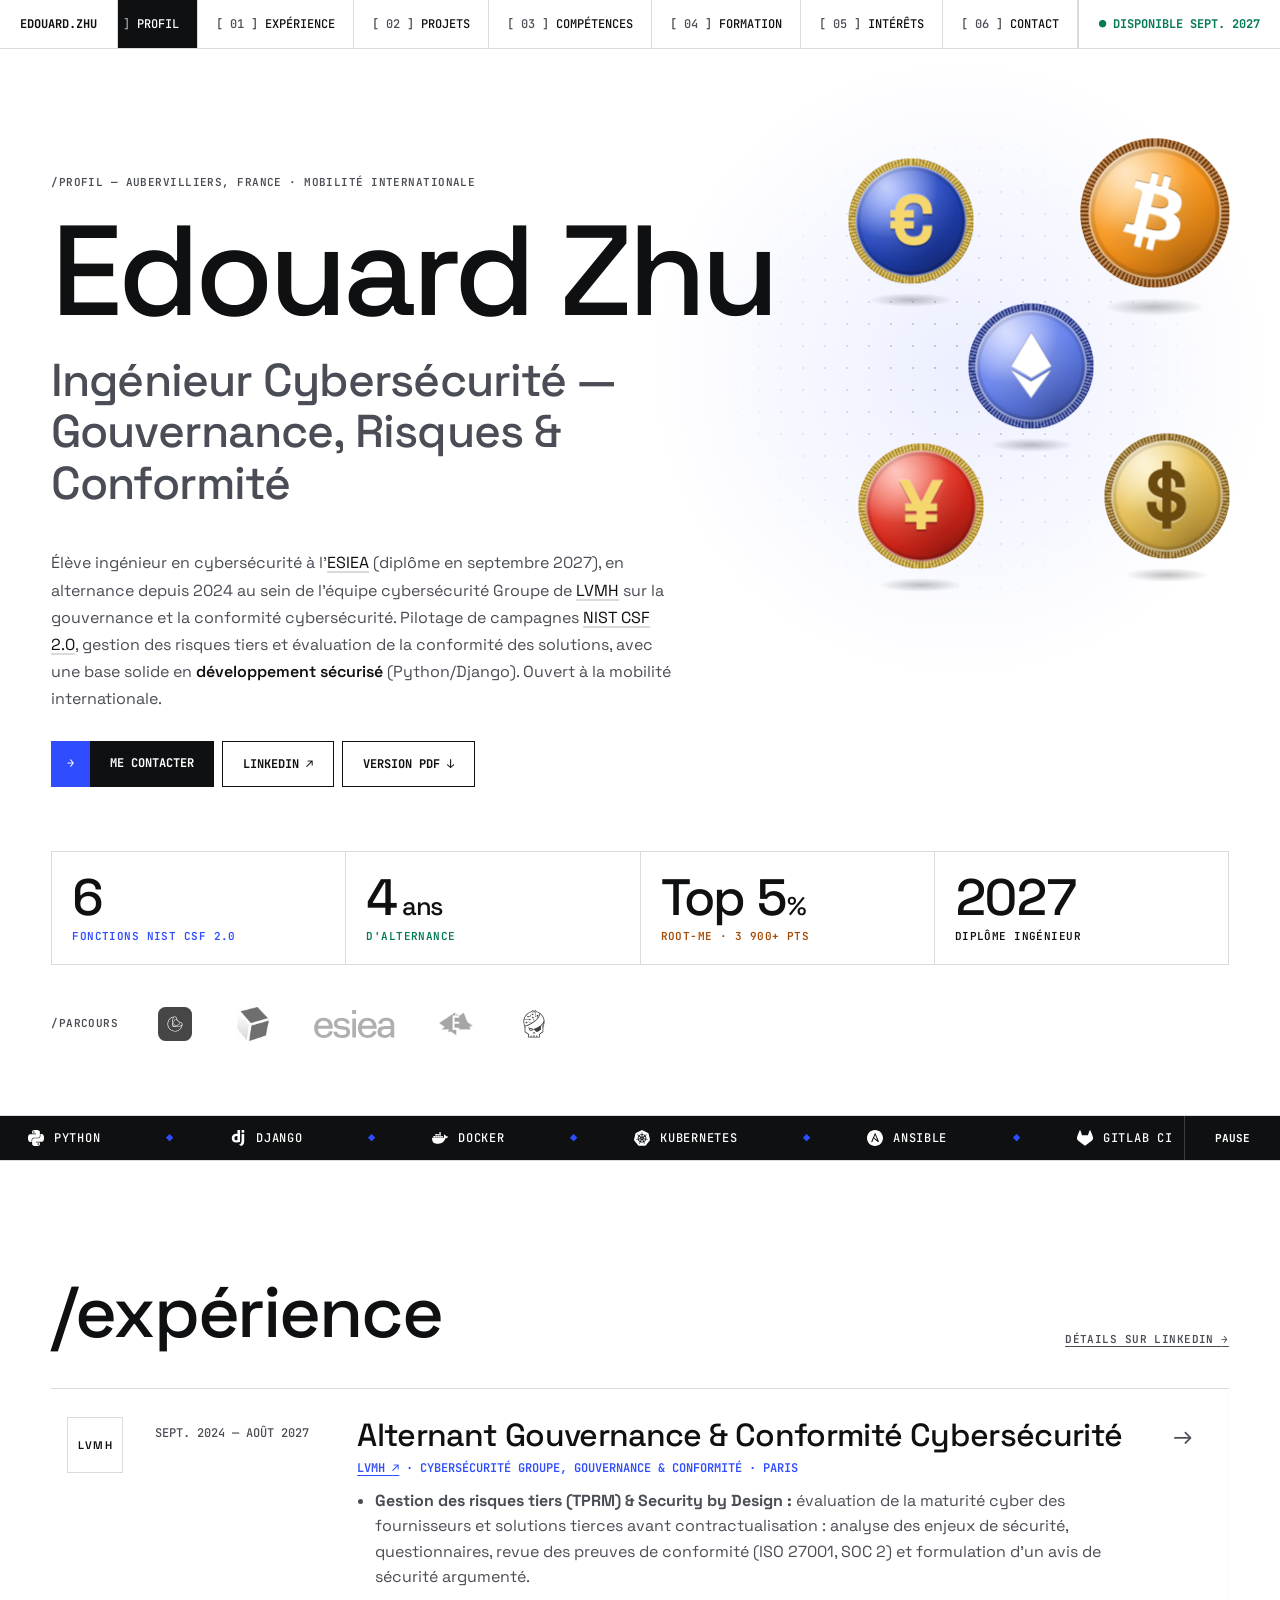
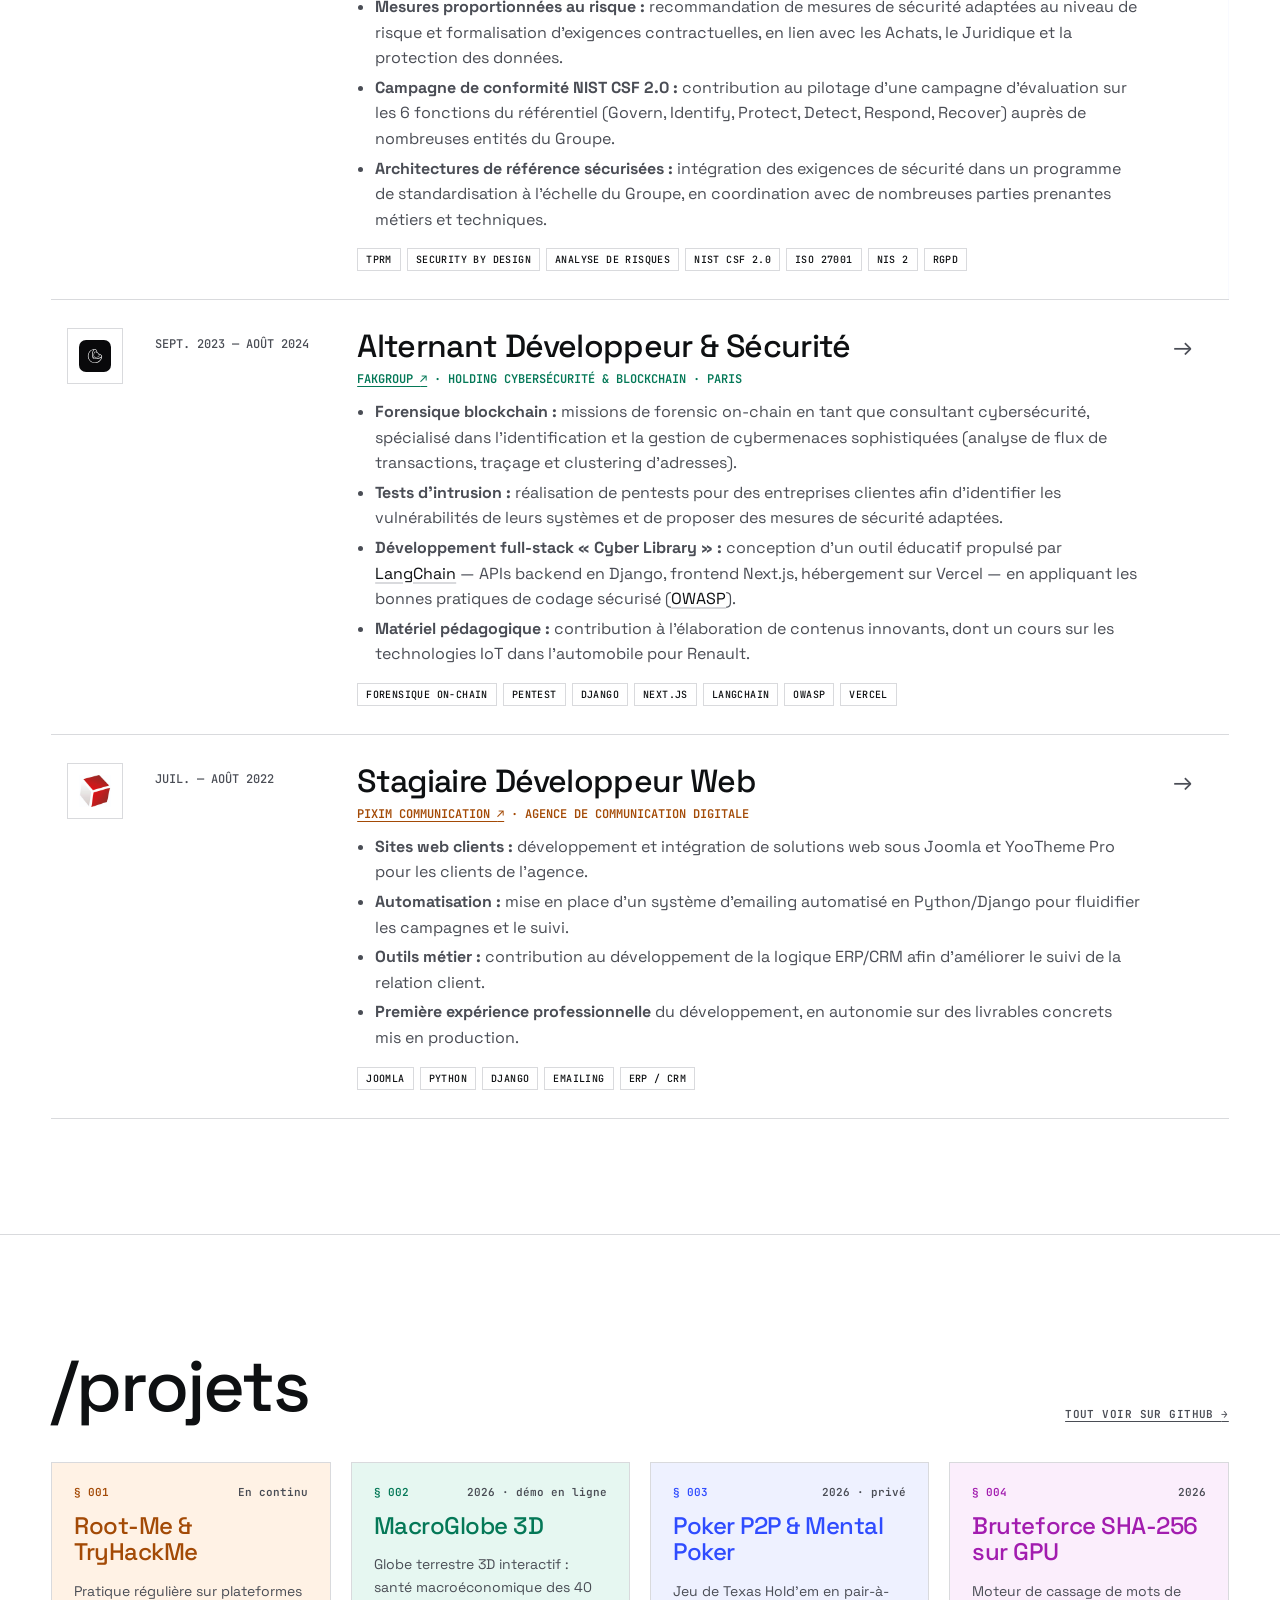
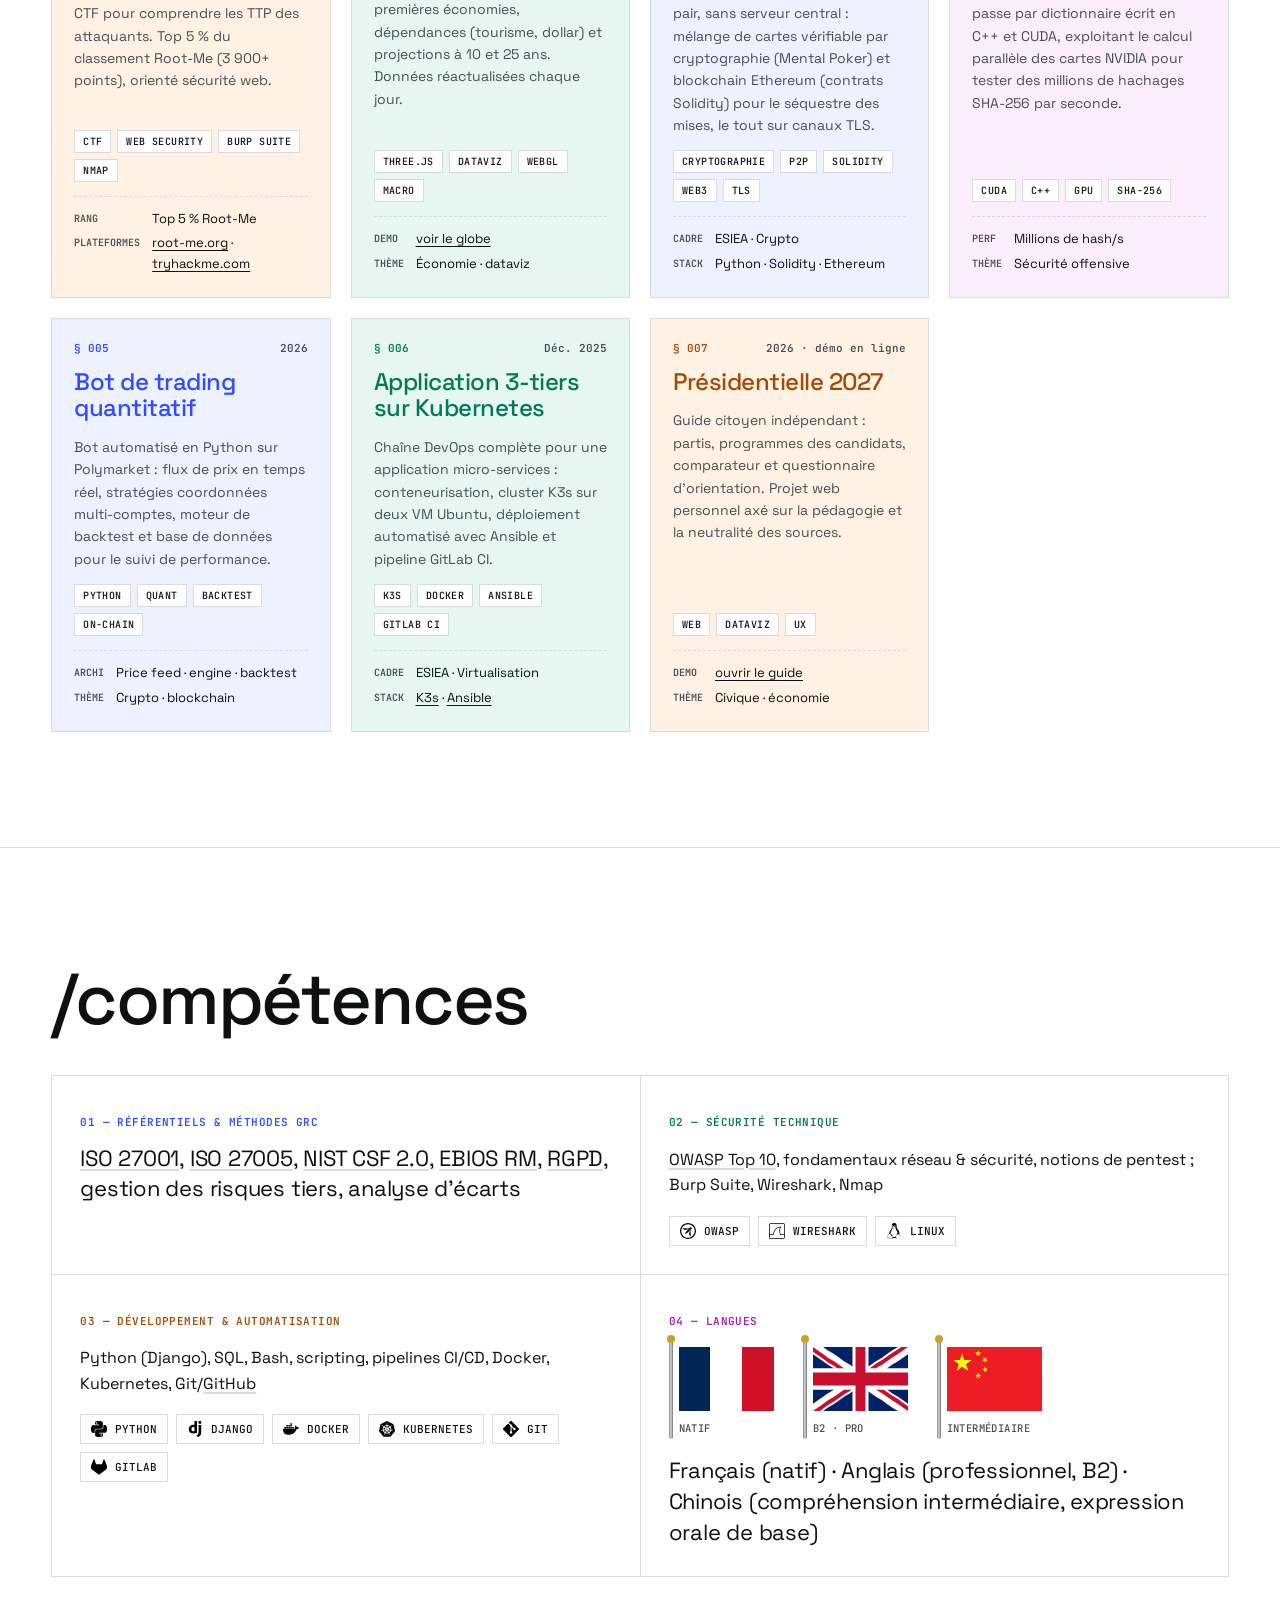
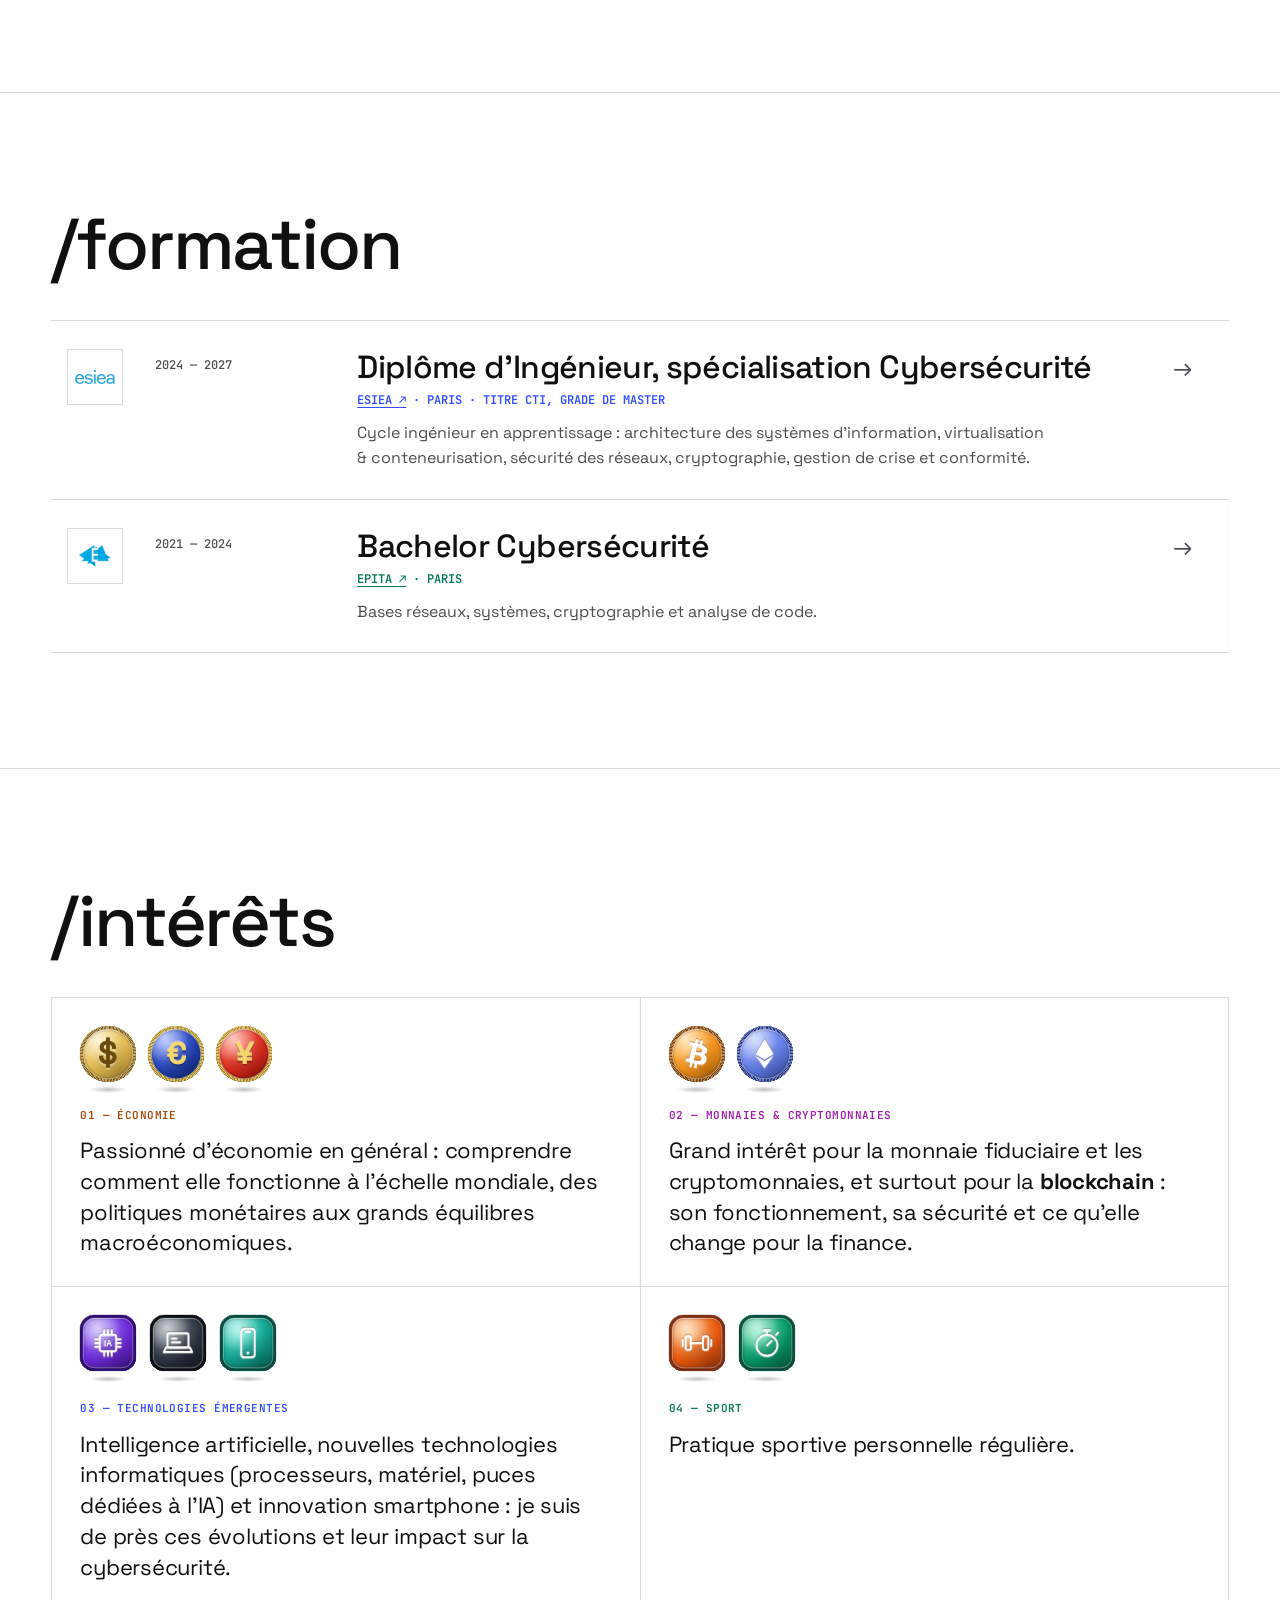
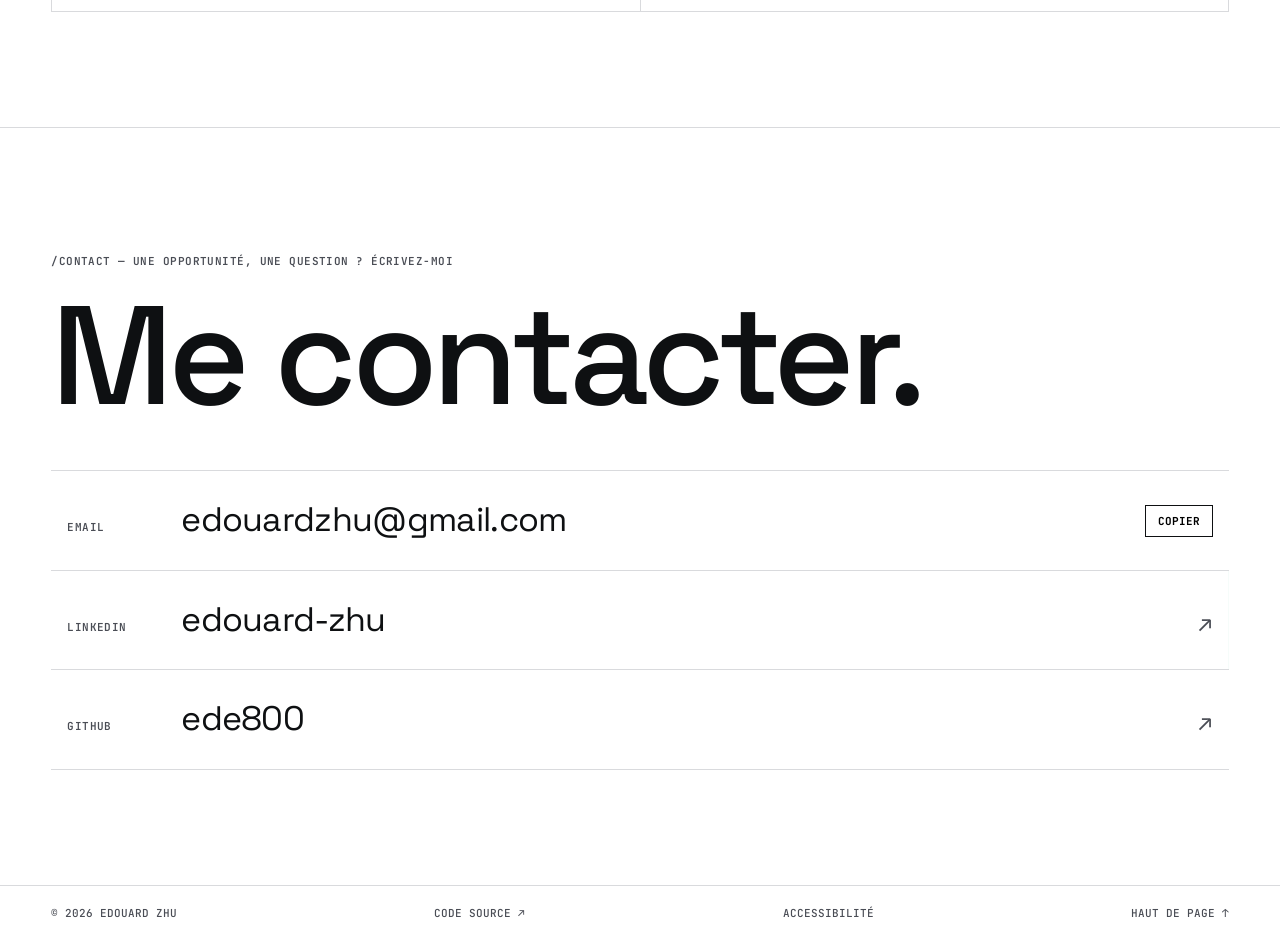
==== commit a4a38a14: "Pièces animées : rendu métal plus soigné Faces avec reflet, liseré et bord crènelé, symboles en reli" ====
--- a/index.html
+++ b/index.html
@@ -65,7 +65,7 @@
   <!-- HERO -->
   <section class="hero" id="profil" aria-labelledby="profil-titre">
     <div class="coin-stage" aria-hidden="true">
-      <div class="coin coin-btc"><div class="coin-bob"><div class="coin-spin"><div class="coin-edge"><i style="--i:0"></i><i style="--i:1"></i><i style="--i:2"></i><i style="--i:3"></i><i style="--i:4"></i><i style="--i:5"></i><i style="--i:6"></i><i style="--i:7"></i><i style="--i:8"></i><i style="--i:9"></i><i style="--i:10"></i><i style="--i:11"></i></div><div class="coin-face front"><svg viewBox="0 0 24 24"><path d="M23.638 14.904c-1.602 6.43-8.113 10.34-14.542 8.736C2.67 22.05-1.244 15.525.362 9.105 1.962 2.67 8.475-1.243 14.9.358c6.43 1.605 10.342 8.115 8.738 14.548v-.002zm-6.35-4.613c.24-1.59-.974-2.45-2.64-3.03l.54-2.153-1.315-.33-.525 2.107c-.345-.087-.705-.167-1.064-.25l.526-2.127-1.32-.33-.54 2.165c-.285-.067-.565-.132-.84-.2l-1.815-.45-.35 1.407s.975.225.955.236c.535.136.63.486.615.766l-1.477 5.92c-.075.166-.24.406-.614.314.015.02-.96-.24-.96-.24l-.66 1.51 1.71.426.93.242-.54 2.19 1.32.327.54-2.17c.36.1.705.19 1.05.273l-.51 2.154 1.32.33.545-2.19c2.24.427 3.93.257 4.64-1.774.57-1.637-.03-2.58-1.217-3.196.854-.193 1.5-.76 1.68-1.93h.01zm-3.01 4.22c-.404 1.64-3.157.75-4.05.53l.72-2.9c.896.23 3.757.67 3.33 2.37zm.41-4.24c-.37 1.49-2.662.735-3.405.55l.654-2.64c.744.18 3.137.524 2.75 2.084v.006z"/></svg></div><div class="coin-face back"><svg viewBox="0 0 24 24"><path d="M23.638 14.904c-1.602 6.43-8.113 10.34-14.542 8.736C2.67 22.05-1.244 15.525.362 9.105 1.962 2.67 8.475-1.243 14.9.358c6.43 1.605 10.342 8.115 8.738 14.548v-.002zm-6.35-4.613c.24-1.59-.974-2.45-2.64-3.03l.54-2.153-1.315-.33-.525 2.107c-.345-.087-.705-.167-1.064-.25l.526-2.127-1.32-.33-.54 2.165c-.285-.067-.565-.132-.84-.2l-1.815-.45-.35 1.407s.975.225.955.236c.535.136.63.486.615.766l-1.477 5.92c-.075.166-.24.406-.614.314.015.02-.96-.24-.96-.24l-.66 1.51 1.71.426.93.242-.54 2.19 1.32.327.54-2.17c.36.1.705.19 1.05.273l-.51 2.154 1.32.33.545-2.19c2.24.427 3.93.257 4.64-1.774.57-1.637-.03-2.58-1.217-3.196.854-.193 1.5-.76 1.68-1.93h.01zm-3.01 4.22c-.404 1.64-3.157.75-4.05.53l.72-2.9c.896.23 3.757.67 3.33 2.37zm.41-4.24c-.37 1.49-2.662.735-3.405.55l.654-2.64c.744.18 3.137.524 2.75 2.084v.006z"/></svg></div></div></div></div>
+      <div class="coin coin-btc"><div class="coin-bob"><div class="coin-spin"><div class="coin-edge"><i style="--i:0"></i><i style="--i:1"></i><i style="--i:2"></i><i style="--i:3"></i><i style="--i:4"></i><i style="--i:5"></i><i style="--i:6"></i><i style="--i:7"></i><i style="--i:8"></i><i style="--i:9"></i><i style="--i:10"></i><i style="--i:11"></i></div><div class="coin-face front"><svg viewBox="0 0 24 24"><path d="M17.288 10.291c.24-1.59-.974-2.45-2.64-3.03l.54-2.153-1.315-.33-.525 2.107c-.345-.087-.705-.167-1.064-.25l.526-2.127-1.32-.33-.54 2.165c-.285-.067-.565-.132-.84-.2l-1.815-.45-.35 1.407s.975.225.955.236c.535.136.63.486.615.766l-1.477 5.92c-.075.166-.24.406-.614.314.015.02-.96-.24-.96-.24l-.66 1.51 1.71.426.93.242-.54 2.19 1.32.327.54-2.17c.36.1.705.19 1.05.273l-.51 2.154 1.32.33.545-2.19c2.24.427 3.93.257 4.64-1.774.57-1.637-.03-2.58-1.217-3.196.854-.193 1.5-.76 1.68-1.93h.01zm-3.01 4.22c-.404 1.64-3.157.75-4.05.53l.72-2.9c.896.23 3.757.67 3.33 2.37zm.41-4.24c-.37 1.49-2.662.735-3.405.55l.654-2.64c.744.18 3.137.524 2.75 2.084v.006z"/></svg></div><div class="coin-face back"><svg viewBox="0 0 24 24"><path d="M17.288 10.291c.24-1.59-.974-2.45-2.64-3.03l.54-2.153-1.315-.33-.525 2.107c-.345-.087-.705-.167-1.064-.25l.526-2.127-1.32-.33-.54 2.165c-.285-.067-.565-.132-.84-.2l-1.815-.45-.35 1.407s.975.225.955.236c.535.136.63.486.615.766l-1.477 5.92c-.075.166-.24.406-.614.314.015.02-.96-.24-.96-.24l-.66 1.51 1.71.426.93.242-.54 2.19 1.32.327.54-2.17c.36.1.705.19 1.05.273l-.51 2.154 1.32.33.545-2.19c2.24.427 3.93.257 4.64-1.774.57-1.637-.03-2.58-1.217-3.196.854-.193 1.5-.76 1.68-1.93h.01zm-3.01 4.22c-.404 1.64-3.157.75-4.05.53l.72-2.9c.896.23 3.757.67 3.33 2.37zm.41-4.24c-.37 1.49-2.662.735-3.405.55l.654-2.64c.744.18 3.137.524 2.75 2.084v.006z"/></svg></div></div></div></div>
       <div class="coin coin-eth"><div class="coin-bob"><div class="coin-spin"><div class="coin-edge"><i style="--i:0"></i><i style="--i:1"></i><i style="--i:2"></i><i style="--i:3"></i><i style="--i:4"></i><i style="--i:5"></i><i style="--i:6"></i><i style="--i:7"></i><i style="--i:8"></i><i style="--i:9"></i><i style="--i:10"></i><i style="--i:11"></i></div><div class="coin-face front"><svg viewBox="0 0 24 24"><path d="M11.944 17.97L4.58 13.62 11.943 24l7.37-10.38-7.372 4.35h.003zM12.056 0L4.69 12.223l7.365 4.354 7.365-4.35L12.056 0z"/></svg></div><div class="coin-face back"><svg viewBox="0 0 24 24"><path d="M11.944 17.97L4.58 13.62 11.943 24l7.37-10.38-7.372 4.35h.003zM12.056 0L4.69 12.223l7.365 4.354 7.365-4.35L12.056 0z"/></svg></div></div></div></div>
       <div class="coin coin-usd"><div class="coin-bob"><div class="coin-spin"><div class="coin-edge"><i style="--i:0"></i><i style="--i:1"></i><i style="--i:2"></i><i style="--i:3"></i><i style="--i:4"></i><i style="--i:5"></i><i style="--i:6"></i><i style="--i:7"></i><i style="--i:8"></i><i style="--i:9"></i><i style="--i:10"></i><i style="--i:11"></i></div><div class="coin-face front"><span>$</span></div><div class="coin-face back"><span>$</span></div></div></div></div>
       <div class="coin coin-eur"><div class="coin-bob"><div class="coin-spin"><div class="coin-edge"><i style="--i:0"></i><i style="--i:1"></i><i style="--i:2"></i><i style="--i:3"></i><i style="--i:4"></i><i style="--i:5"></i><i style="--i:6"></i><i style="--i:7"></i><i style="--i:8"></i><i style="--i:9"></i><i style="--i:10"></i><i style="--i:11"></i></div><div class="coin-face front"><span>€</span></div><div class="coin-face back"><span>€</span></div></div></div></div>
@@ -316,7 +316,7 @@
         <p>Passionné d'économie en général : comprendre comment elle fonctionne à l'échelle mondiale, des politiques monétaires aux grands équilibres macroéconomiques.</p>
       </div>
       <div class="skill wash" style="--wash: var(--magenta-soft)">
-        <div class="mini-coins" aria-hidden="true"><div class="coin coin-btc"><div class="coin-bob"><div class="coin-spin"><div class="coin-edge"><i style="--i:0"></i><i style="--i:1"></i><i style="--i:2"></i><i style="--i:3"></i><i style="--i:4"></i><i style="--i:5"></i><i style="--i:6"></i><i style="--i:7"></i><i style="--i:8"></i><i style="--i:9"></i><i style="--i:10"></i><i style="--i:11"></i></div><div class="coin-face front"><svg viewBox="0 0 24 24"><path d="M23.638 14.904c-1.602 6.43-8.113 10.34-14.542 8.736C2.67 22.05-1.244 15.525.362 9.105 1.962 2.67 8.475-1.243 14.9.358c6.43 1.605 10.342 8.115 8.738 14.548v-.002zm-6.35-4.613c.24-1.59-.974-2.45-2.64-3.03l.54-2.153-1.315-.33-.525 2.107c-.345-.087-.705-.167-1.064-.25l.526-2.127-1.32-.33-.54 2.165c-.285-.067-.565-.132-.84-.2l-1.815-.45-.35 1.407s.975.225.955.236c.535.136.63.486.615.766l-1.477 5.92c-.075.166-.24.406-.614.314.015.02-.96-.24-.96-.24l-.66 1.51 1.71.426.93.242-.54 2.19 1.32.327.54-2.17c.36.1.705.19 1.05.273l-.51 2.154 1.32.33.545-2.19c2.24.427 3.93.257 4.64-1.774.57-1.637-.03-2.58-1.217-3.196.854-.193 1.5-.76 1.68-1.93h.01zm-3.01 4.22c-.404 1.64-3.157.75-4.05.53l.72-2.9c.896.23 3.757.67 3.33 2.37zm.41-4.24c-.37 1.49-2.662.735-3.405.55l.654-2.64c.744.18 3.137.524 2.75 2.084v.006z"/></svg></div><div class="coin-face back"><svg viewBox="0 0 24 24"><path d="M23.638 14.904c-1.602 6.43-8.113 10.34-14.542 8.736C2.67 22.05-1.244 15.525.362 9.105 1.962 2.67 8.475-1.243 14.9.358c6.43 1.605 10.342 8.115 8.738 14.548v-.002zm-6.35-4.613c.24-1.59-.974-2.45-2.64-3.03l.54-2.153-1.315-.33-.525 2.107c-.345-.087-.705-.167-1.064-.25l.526-2.127-1.32-.33-.54 2.165c-.285-.067-.565-.132-.84-.2l-1.815-.45-.35 1.407s.975.225.955.236c.535.136.63.486.615.766l-1.477 5.92c-.075.166-.24.406-.614.314.015.02-.96-.24-.96-.24l-.66 1.51 1.71.426.93.242-.54 2.19 1.32.327.54-2.17c.36.1.705.19 1.05.273l-.51 2.154 1.32.33.545-2.19c2.24.427 3.93.257 4.64-1.774.57-1.637-.03-2.58-1.217-3.196.854-.193 1.5-.76 1.68-1.93h.01zm-3.01 4.22c-.404 1.64-3.157.75-4.05.53l.72-2.9c.896.23 3.757.67 3.33 2.37zm.41-4.24c-.37 1.49-2.662.735-3.405.55l.654-2.64c.744.18 3.137.524 2.75 2.084v.006z"/></svg></div></div></div></div><div class="coin coin-eth"><div class="coin-bob"><div class="coin-spin"><div class="coin-edge"><i style="--i:0"></i><i style="--i:1"></i><i style="--i:2"></i><i style="--i:3"></i><i style="--i:4"></i><i style="--i:5"></i><i style="--i:6"></i><i style="--i:7"></i><i style="--i:8"></i><i style="--i:9"></i><i style="--i:10"></i><i style="--i:11"></i></div><div class="coin-face front"><svg viewBox="0 0 24 24"><path d="M11.944 17.97L4.58 13.62 11.943 24l7.37-10.38-7.372 4.35h.003zM12.056 0L4.69 12.223l7.365 4.354 7.365-4.35L12.056 0z"/></svg></div><div class="coin-face back"><svg viewBox="0 0 24 24"><path d="M11.944 17.97L4.58 13.62 11.943 24l7.37-10.38-7.372 4.35h.003zM12.056 0L4.69 12.223l7.365 4.354 7.365-4.35L12.056 0z"/></svg></div></div></div></div></div>
+        <div class="mini-coins" aria-hidden="true"><div class="coin coin-btc"><div class="coin-bob"><div class="coin-spin"><div class="coin-edge"><i style="--i:0"></i><i style="--i:1"></i><i style="--i:2"></i><i style="--i:3"></i><i style="--i:4"></i><i style="--i:5"></i><i style="--i:6"></i><i style="--i:7"></i><i style="--i:8"></i><i style="--i:9"></i><i style="--i:10"></i><i style="--i:11"></i></div><div class="coin-face front"><svg viewBox="0 0 24 24"><path d="M17.288 10.291c.24-1.59-.974-2.45-2.64-3.03l.54-2.153-1.315-.33-.525 2.107c-.345-.087-.705-.167-1.064-.25l.526-2.127-1.32-.33-.54 2.165c-.285-.067-.565-.132-.84-.2l-1.815-.45-.35 1.407s.975.225.955.236c.535.136.63.486.615.766l-1.477 5.92c-.075.166-.24.406-.614.314.015.02-.96-.24-.96-.24l-.66 1.51 1.71.426.93.242-.54 2.19 1.32.327.54-2.17c.36.1.705.19 1.05.273l-.51 2.154 1.32.33.545-2.19c2.24.427 3.93.257 4.64-1.774.57-1.637-.03-2.58-1.217-3.196.854-.193 1.5-.76 1.68-1.93h.01zm-3.01 4.22c-.404 1.64-3.157.75-4.05.53l.72-2.9c.896.23 3.757.67 3.33 2.37zm.41-4.24c-.37 1.49-2.662.735-3.405.55l.654-2.64c.744.18 3.137.524 2.75 2.084v.006z"/></svg></div><div class="coin-face back"><svg viewBox="0 0 24 24"><path d="M17.288 10.291c.24-1.59-.974-2.45-2.64-3.03l.54-2.153-1.315-.33-.525 2.107c-.345-.087-.705-.167-1.064-.25l.526-2.127-1.32-.33-.54 2.165c-.285-.067-.565-.132-.84-.2l-1.815-.45-.35 1.407s.975.225.955.236c.535.136.63.486.615.766l-1.477 5.92c-.075.166-.24.406-.614.314.015.02-.96-.24-.96-.24l-.66 1.51 1.71.426.93.242-.54 2.19 1.32.327.54-2.17c.36.1.705.19 1.05.273l-.51 2.154 1.32.33.545-2.19c2.24.427 3.93.257 4.64-1.774.57-1.637-.03-2.58-1.217-3.196.854-.193 1.5-.76 1.68-1.93h.01zm-3.01 4.22c-.404 1.64-3.157.75-4.05.53l.72-2.9c.896.23 3.757.67 3.33 2.37zm.41-4.24c-.37 1.49-2.662.735-3.405.55l.654-2.64c.744.18 3.137.524 2.75 2.084v.006z"/></svg></div></div></div></div><div class="coin coin-eth"><div class="coin-bob"><div class="coin-spin"><div class="coin-edge"><i style="--i:0"></i><i style="--i:1"></i><i style="--i:2"></i><i style="--i:3"></i><i style="--i:4"></i><i style="--i:5"></i><i style="--i:6"></i><i style="--i:7"></i><i style="--i:8"></i><i style="--i:9"></i><i style="--i:10"></i><i style="--i:11"></i></div><div class="coin-face front"><svg viewBox="0 0 24 24"><path d="M11.944 17.97L4.58 13.62 11.943 24l7.37-10.38-7.372 4.35h.003zM12.056 0L4.69 12.223l7.365 4.354 7.365-4.35L12.056 0z"/></svg></div><div class="coin-face back"><svg viewBox="0 0 24 24"><path d="M11.944 17.97L4.58 13.62 11.943 24l7.37-10.38-7.372 4.35h.003zM12.056 0L4.69 12.223l7.365 4.354 7.365-4.35L12.056 0z"/></svg></div></div></div></div></div>
         <p class="meta magenta">02 — Monnaies &amp; cryptomonnaies</p>
         <p>Grand intérêt pour la monnaie fiduciaire et les cryptomonnaies, et surtout pour la <strong>blockchain</strong> : son fonctionnement, sa sécurité et ce qu'elle change pour la finance.</p>
       </div>
--- a/assets/anim.css
+++ b/assets/anim.css
@@ -242,22 +242,232 @@
 /* Logo texte (à la place d'une image) */
 .r-logo-text span { font: 600 11px var(--font-body); letter-spacing: .14em; color: var(--ink); padding-left: .14em; }
 
+/* ---------- Pièces : rendu métal (toutes tailles) ---------- */
+/* Faces : reflet doux, liseré métallique, anneau intérieur et ombrage bas pour le relief */
+.coin-face {
+  background:
+    radial-gradient(circle at 30% 22%, rgba(255, 255, 255, .62), rgba(255, 255, 255, 0) 40%),
+    radial-gradient(circle at 72% 86%, rgba(0, 0, 0, .22), rgba(0, 0, 0, 0) 55%),
+    var(--face);
+  box-shadow:
+    inset 0 0 0 calc(var(--size) * .055) var(--rim),
+    inset 0 0 0 calc(var(--size) * .068) rgba(255, 255, 255, .5),
+    inset 0 0 0 calc(var(--size) * .095) rgba(0, 0, 0, .1),
+    inset 0 calc(var(--size) * -.05) calc(var(--size) * .09) rgba(0, 0, 0, .22),
+    inset 0 calc(var(--size) * .04) calc(var(--size) * .06) rgba(255, 255, 255, .3);
+}
+/* Crènelage du bord (pièces rondes) */
+.coin-face::before {
+  content: ""; position: absolute; inset: 0; border-radius: 50%; pointer-events: none;
+  background: repeating-conic-gradient(rgba(255, 255, 255, .38) 0 1.6deg, rgba(0, 0, 0, .16) 1.6deg 3.2deg);
+  -webkit-mask-image: radial-gradient(closest-side, transparent 88.5%, #000 89.5%);
+  mask-image: radial-gradient(closest-side, transparent 88.5%, #000 89.5%);
+}
+.coin-tile .coin-face::before { display: none; }
+/* Reflet qui balaie la face de temps en temps */
+.coin-face::after {
+  border-radius: inherit; mix-blend-mode: normal; opacity: 1;
+  background: linear-gradient(112deg, rgba(255, 255, 255, 0) 40%, rgba(255, 255, 255, .55) 50%, rgba(255, 255, 255, 0) 60%) no-repeat;
+  background-size: 300% 100%; background-position: 100% 0;
+  animation: coin-shine 5s ease-in-out infinite;
+}
+@keyframes coin-shine { 0% { background-position: 100% 0; } 32%, 100% { background-position: 0 0; } }
+.coin-eth .coin-face::after, .coin-ai .coin-face::after { animation-delay: -1.2s; }
+.coin-usd .coin-face::after, .coin-pc .coin-face::after { animation-delay: -2.4s; }
+.coin-eur .coin-face::after, .coin-phone .coin-face::after { animation-delay: -3.3s; }
+.coin-cny .coin-face::after, .coin-watch .coin-face::after { animation-delay: -4.1s; }
+/* Symboles en relief */
+.coin-face > svg { filter: drop-shadow(0 1px 0 rgba(255, 255, 255, .35)) drop-shadow(0 -1px 0 rgba(0, 0, 0, .28)); }
+.coin-face > span { text-shadow: 0 1px 0 rgba(255, 255, 255, .4), 0 -1px 0 rgba(0, 0, 0, .3), 0 3px 6px rgba(0, 0, 0, .18); }
+
+/* Bitcoin : même famille que les autres (métal orangé, ₿ blanc en relief) */
+.coin-btc { --face: radial-gradient(circle at 35% 30%, #ffc56b, #f7931a 52%, #b85e08); --rim: #8f4805; }
+.coin-btc .coin-face svg { width: 82%; height: 82%; fill: #fff; }
+.coin-eth { --face: radial-gradient(circle at 35% 30%, #a3b4ff, #627eea 52%, #3048b0); --rim: #2a3d99; }
+
+/* Tranche : métal ombré + stries (visibles quand la pièce est de profil) */
+.coin-edge i {
+  background:
+    repeating-linear-gradient(0deg, rgba(255, 255, 255, .22) 0 1px, rgba(0, 0, 0, 0) 1px 3px),
+    linear-gradient(180deg, rgba(255, 255, 255, .35), rgba(0, 0, 0, 0) 45%, rgba(0, 0, 0, .35)),
+    var(--rim);
+}
+.coin-tile .coin-edge i { border-radius: 26%; }
+
+/* Vraie perspective sur l'élément qui tourne (ordinateur) */
+.coin { perspective: none; }
+.coin-bob { perspective: 700px; }
+
+/* Ombre au sol qui respire avec le flottement */
+.coin { --bob-d: 4s; --bob-dl: 0s; }
+.coin-bob { animation-duration: var(--bob-d); animation-delay: var(--bob-dl); }
+.coin-eth { --bob-d: 5s; }
+.coin-usd { --bob-d: 4.6s; --bob-dl: -1s; }
+.coin-eur { --bob-d: 5.4s; --bob-dl: -2s; }
+.coin-cny { --bob-d: 4.2s; --bob-dl: -3s; }
+.coin::after {
+  content: ""; position: absolute; left: 16%; right: 16%; bottom: calc(var(--size) * -.2); height: calc(var(--size) * .12);
+  border-radius: 50%; pointer-events: none; z-index: -1;
+  background: radial-gradient(closest-side, rgba(14, 16, 18, .26), rgba(14, 16, 18, 0));
+  animation: coin-ground var(--bob-d) ease-in-out infinite var(--bob-dl);
+}
+@keyframes coin-ground { 50% { transform: scale(.72); opacity: .5; } }
+.mini-coins, .tech-icons { margin-bottom: 26px; }
+
 /* ---------- Pièces sur téléphone / tablette ----------
    L'empilement 3D (tranche en 12 disques + 2 faces) s'affiche mal sur les navigateurs
-   mobiles (Safari iOS surtout : tranche qui passe devant la face, scintillement).
-   Sur écran tactile, on simule la rotation en 2D : la pièce s'affine puis se retourne,
-   avec une tranche dessinée par une ombre portée. */
+   mobiles (Safari iOS surtout). Sur écran tactile, la rotation est simulée en 2D :
+   la face s'affine selon l'angle, et un disque « tranche » décalé derrière elle dessine
+   l'épaisseur métallique, d'un côté puis de l'autre, comme une vraie pièce. */
 @media (hover: none), (max-width: 760px) {
-  .coin { perspective: none; }
-  .coin-spin { transform-style: flat; animation-name: flip2d; will-change: transform; }
-  .coin-edge, .coin-face.back { display: none; }
-  .coin-face.front { transform: none; backface-visibility: visible; box-shadow: inset 0 0 0 calc(var(--size) * .045) var(--rim), inset 0 0 0 calc(var(--size) * .07) rgba(255, 255, 255, .22), calc(var(--size) * .05) 0 0 var(--rim); }
-  .coin-face::after { mix-blend-mode: normal; opacity: .45; }
-  .coin-tile .coin-spin { animation-name: tilt2d; }
-}
-@keyframes flip2d {
-  0%, 50%, 100% { transform: scaleX(1); animation-timing-function: cubic-bezier(.5, 0, .9, .6); }
-  25%, 75% { transform: scaleX(.07); animation-timing-function: cubic-bezier(.1, .4, .5, 1); }
-}
-@keyframes tilt2d { 0%, 100% { transform: scaleX(.82) skewY(-4deg); } 50% { transform: scaleX(.82) skewY(4deg); } }
-@media (prefers-reduced-motion: reduce) and (hover: none), (prefers-reduced-motion: reduce) and (max-width: 760px) { .coin-spin { transform: none !important; } }
+  .coin-bob { perspective: none; }
+  .coin-spin { transform-style: flat; animation-name: coin-spin2d; animation-timing-function: linear; will-change: transform, filter; }
+  .coin-face.back { display: none; }
+  .coin-face.front { transform: none; backface-visibility: visible; }
+  /* La tranche = les 12 disques existants, étalés en 2D entre la face et le décalage voulu */
+  .coin-edge { animation-duration: inherit; animation-delay: inherit; animation-direction: inherit; }
+  .coin-edge i {
+    --k: calc(var(--i) / 11); transform: none;
+    background:
+      linear-gradient(90deg, rgba(0, 0, 0, .3), rgba(255, 255, 255, .18) 50%, rgba(0, 0, 0, .3)),
+      repeating-linear-gradient(0deg, rgba(255, 255, 255, .2) 0 1px, rgba(0, 0, 0, 0) 1px 3px),
+      var(--rim);
+    animation: coin-edge2d linear infinite;
+    animation-duration: inherit; animation-delay: inherit; animation-direction: inherit;
+  }
+  .coin-tile .coin-spin { animation-name: coin-tilt2d; animation-timing-function: linear; }
+  .coin-tile .coin-edge i { animation-name: coin-tiltedge2d; }
+  .coin-stage { height: 136px; }
+}
+@keyframes coin-spin2d {
+  0% { transform: scaleX(1); filter: brightness(1.08); }
+  2.778% { transform: scaleX(0.985); filter: brightness(1.075); }
+  5.556% { transform: scaleX(0.94); filter: brightness(1.062); }
+  8.333% { transform: scaleX(0.866); filter: brightness(1.04); }
+  11.111% { transform: scaleX(0.766); filter: brightness(1.01); }
+  13.889% { transform: scaleX(0.643); filter: brightness(0.973); }
+  16.667% { transform: scaleX(0.5); filter: brightness(0.93); }
+  19.444% { transform: scaleX(0.342); filter: brightness(0.883); }
+  22.222% { transform: scaleX(0.174); filter: brightness(0.832); }
+  25% { transform: scaleX(0.05); filter: brightness(0.78); }
+  27.778% { transform: scaleX(0.174); filter: brightness(0.832); }
+  30.556% { transform: scaleX(0.342); filter: brightness(0.883); }
+  33.333% { transform: scaleX(0.5); filter: brightness(0.93); }
+  36.111% { transform: scaleX(0.643); filter: brightness(0.973); }
+  38.889% { transform: scaleX(0.766); filter: brightness(1.01); }
+  41.667% { transform: scaleX(0.866); filter: brightness(1.04); }
+  44.444% { transform: scaleX(0.94); filter: brightness(1.062); }
+  47.222% { transform: scaleX(0.985); filter: brightness(1.075); }
+  50% { transform: scaleX(1); filter: brightness(1.08); }
+  52.778% { transform: scaleX(0.985); filter: brightness(1.075); }
+  55.556% { transform: scaleX(0.94); filter: brightness(1.062); }
+  58.333% { transform: scaleX(0.866); filter: brightness(1.04); }
+  61.111% { transform: scaleX(0.766); filter: brightness(1.01); }
+  63.889% { transform: scaleX(0.643); filter: brightness(0.973); }
+  66.667% { transform: scaleX(0.5); filter: brightness(0.93); }
+  69.444% { transform: scaleX(0.342); filter: brightness(0.883); }
+  72.222% { transform: scaleX(0.174); filter: brightness(0.832); }
+  75% { transform: scaleX(0.05); filter: brightness(0.78); }
+  77.778% { transform: scaleX(0.174); filter: brightness(0.832); }
+  80.556% { transform: scaleX(0.342); filter: brightness(0.883); }
+  83.333% { transform: scaleX(0.5); filter: brightness(0.93); }
+  86.111% { transform: scaleX(0.643); filter: brightness(0.973); }
+  88.889% { transform: scaleX(0.766); filter: brightness(1.01); }
+  91.667% { transform: scaleX(0.866); filter: brightness(1.04); }
+  94.444% { transform: scaleX(0.94); filter: brightness(1.062); }
+  97.222% { transform: scaleX(0.985); filter: brightness(1.075); }
+  100% { transform: scaleX(1); filter: brightness(1.08); }
+}
+@keyframes coin-edge2d {
+  0% { transform: translateX(calc(var(--t) * 0 * var(--k))); }
+  2.778% { transform: translateX(calc(var(--t) * 0.176 * var(--k))); }
+  5.556% { transform: translateX(calc(var(--t) * 0.364 * var(--k))); }
+  8.333% { transform: translateX(calc(var(--t) * 0.577 * var(--k))); }
+  11.111% { transform: translateX(calc(var(--t) * 0.839 * var(--k))); }
+  13.889% { transform: translateX(calc(var(--t) * 1.192 * var(--k))); }
+  16.667% { transform: translateX(calc(var(--t) * 1.732 * var(--k))); }
+  19.444% { transform: translateX(calc(var(--t) * 2.747 * var(--k))); }
+  22.222% { transform: translateX(calc(var(--t) * 5.671 * var(--k))); }
+  25% { transform: translateX(calc(var(--t) * 20 * var(--k))); }
+  27.778% { transform: translateX(calc(var(--t) * 5.671 * var(--k))); }
+  30.556% { transform: translateX(calc(var(--t) * 2.747 * var(--k))); }
+  33.333% { transform: translateX(calc(var(--t) * 1.732 * var(--k))); }
+  36.111% { transform: translateX(calc(var(--t) * 1.192 * var(--k))); }
+  38.889% { transform: translateX(calc(var(--t) * 0.839 * var(--k))); }
+  41.667% { transform: translateX(calc(var(--t) * 0.577 * var(--k))); }
+  44.444% { transform: translateX(calc(var(--t) * 0.364 * var(--k))); }
+  47.222% { transform: translateX(calc(var(--t) * 0.176 * var(--k))); }
+  50% { transform: translateX(calc(var(--t) * 0 * var(--k))); }
+  52.778% { transform: translateX(calc(var(--t) * -0.176 * var(--k))); }
+  55.556% { transform: translateX(calc(var(--t) * -0.364 * var(--k))); }
+  58.333% { transform: translateX(calc(var(--t) * -0.577 * var(--k))); }
+  61.111% { transform: translateX(calc(var(--t) * -0.839 * var(--k))); }
+  63.889% { transform: translateX(calc(var(--t) * -1.192 * var(--k))); }
+  66.667% { transform: translateX(calc(var(--t) * -1.732 * var(--k))); }
+  69.444% { transform: translateX(calc(var(--t) * -2.747 * var(--k))); }
+  72.222% { transform: translateX(calc(var(--t) * -5.671 * var(--k))); }
+  75% { transform: translateX(calc(var(--t) * -20 * var(--k))); }
+  77.778% { transform: translateX(calc(var(--t) * -5.671 * var(--k))); }
+  80.556% { transform: translateX(calc(var(--t) * -2.747 * var(--k))); }
+  83.333% { transform: translateX(calc(var(--t) * -1.732 * var(--k))); }
+  86.111% { transform: translateX(calc(var(--t) * -1.192 * var(--k))); }
+  88.889% { transform: translateX(calc(var(--t) * -0.839 * var(--k))); }
+  91.667% { transform: translateX(calc(var(--t) * -0.577 * var(--k))); }
+  94.444% { transform: translateX(calc(var(--t) * -0.364 * var(--k))); }
+  97.222% { transform: translateX(calc(var(--t) * -0.176 * var(--k))); }
+  100% { transform: translateX(calc(var(--t) * 0 * var(--k))); }
+}
+@keyframes coin-tilt2d {
+  0% { transform: scaleX(0.829); filter: brightness(1.002); }
+  5% { transform: scaleX(0.845); filter: brightness(1.006); }
+  10% { transform: scaleX(0.887); filter: brightness(1.015); }
+  15% { transform: scaleX(0.94); filter: brightness(1.027); }
+  20% { transform: scaleX(0.983); filter: brightness(1.036); }
+  25% { transform: scaleX(1); filter: brightness(1.04); }
+  30% { transform: scaleX(0.983); filter: brightness(1.036); }
+  35% { transform: scaleX(0.94); filter: brightness(1.027); }
+  40% { transform: scaleX(0.887); filter: brightness(1.015); }
+  45% { transform: scaleX(0.845); filter: brightness(1.006); }
+  50% { transform: scaleX(0.829); filter: brightness(1.002); }
+  55% { transform: scaleX(0.845); filter: brightness(1.006); }
+  60% { transform: scaleX(0.887); filter: brightness(1.015); }
+  65% { transform: scaleX(0.94); filter: brightness(1.027); }
+  70% { transform: scaleX(0.983); filter: brightness(1.036); }
+  75% { transform: scaleX(1); filter: brightness(1.04); }
+  80% { transform: scaleX(0.983); filter: brightness(1.036); }
+  85% { transform: scaleX(0.94); filter: brightness(1.027); }
+  90% { transform: scaleX(0.887); filter: brightness(1.015); }
+  95% { transform: scaleX(0.845); filter: brightness(1.006); }
+  100% { transform: scaleX(0.829); filter: brightness(1.002); }
+}
+@keyframes coin-tiltedge2d {
+  0% { transform: translateX(calc(var(--t) * -0.675 * var(--k))); }
+  5% { transform: translateX(calc(var(--t) * -0.633 * var(--k))); }
+  10% { transform: translateX(calc(var(--t) * -0.521 * var(--k))); }
+  15% { transform: translateX(calc(var(--t) * -0.364 * var(--k))); }
+  20% { transform: translateX(calc(var(--t) * -0.185 * var(--k))); }
+  25% { transform: translateX(calc(var(--t) * 0 * var(--k))); }
+  30% { transform: translateX(calc(var(--t) * 0.185 * var(--k))); }
+  35% { transform: translateX(calc(var(--t) * 0.364 * var(--k))); }
+  40% { transform: translateX(calc(var(--t) * 0.521 * var(--k))); }
+  45% { transform: translateX(calc(var(--t) * 0.633 * var(--k))); }
+  50% { transform: translateX(calc(var(--t) * 0.675 * var(--k))); }
+  55% { transform: translateX(calc(var(--t) * 0.633 * var(--k))); }
+  60% { transform: translateX(calc(var(--t) * 0.521 * var(--k))); }
+  65% { transform: translateX(calc(var(--t) * 0.364 * var(--k))); }
+  70% { transform: translateX(calc(var(--t) * 0.185 * var(--k))); }
+  75% { transform: translateX(calc(var(--t) * 0 * var(--k))); }
+  80% { transform: translateX(calc(var(--t) * -0.185 * var(--k))); }
+  85% { transform: translateX(calc(var(--t) * -0.364 * var(--k))); }
+  90% { transform: translateX(calc(var(--t) * -0.521 * var(--k))); }
+  95% { transform: translateX(calc(var(--t) * -0.633 * var(--k))); }
+  100% { transform: translateX(calc(var(--t) * -0.675 * var(--k))); }
+}
+
+@media (prefers-reduced-motion: reduce) {
+  .coin-face::after, .coin::after, .coin-edge i { animation: none !important; }
+}
+@media (prefers-reduced-motion: reduce) and (hover: none), (prefers-reduced-motion: reduce) and (max-width: 760px) {
+  .coin-spin { transform: none !important; filter: none !important; }
+}
+@media print { .coin::after { display: none; } }
